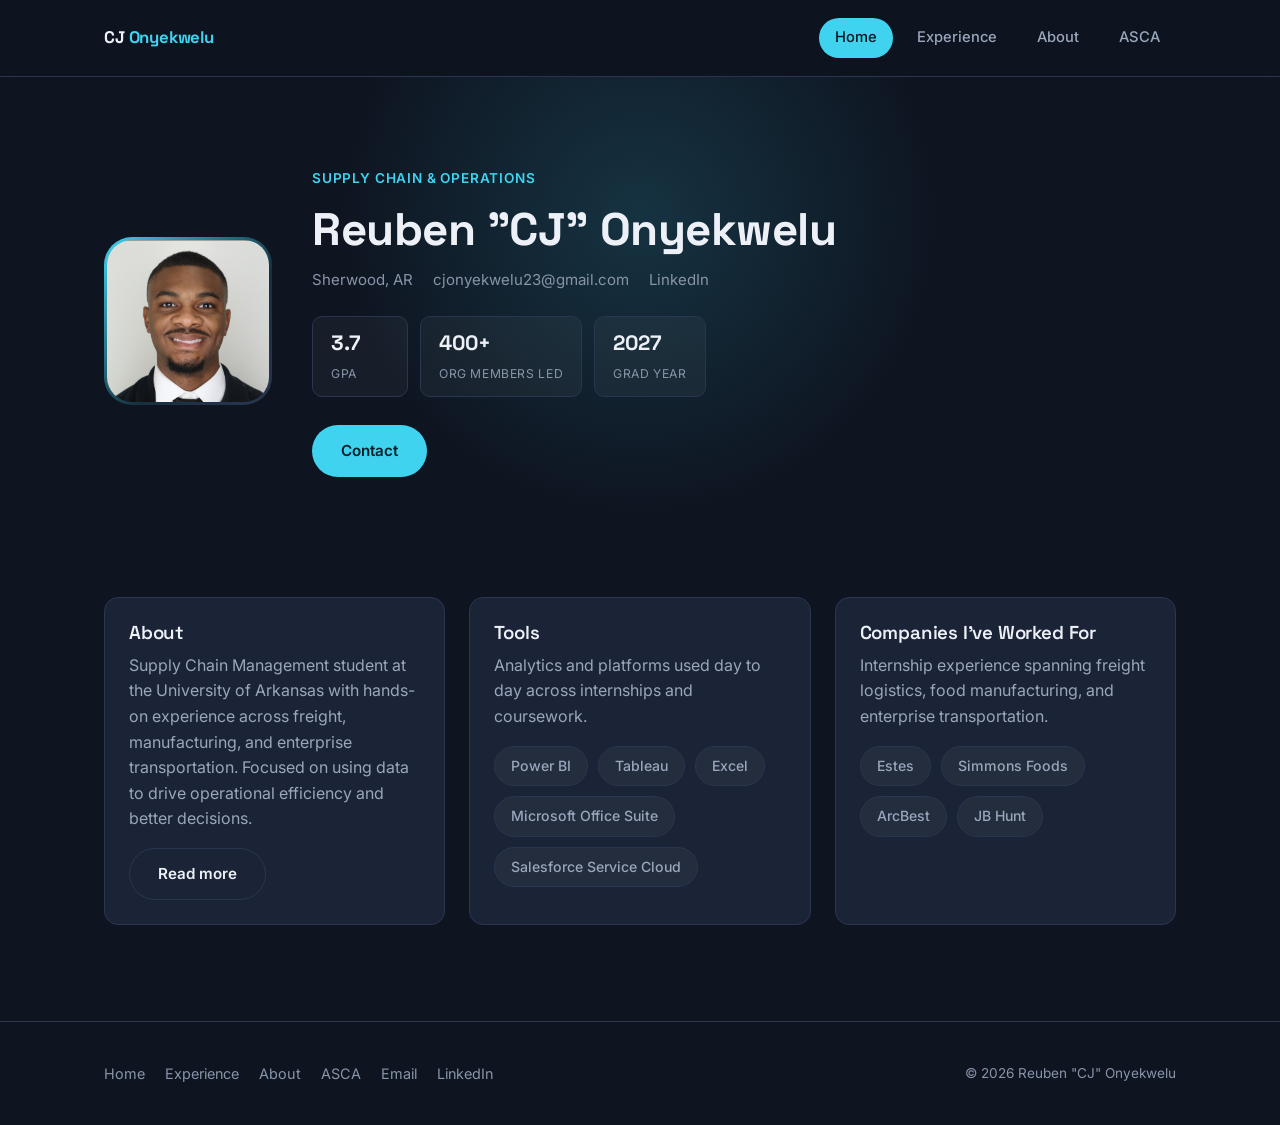
==== index.html @ 1fb99a61 "Build Command Center portfolio site Multi-page static site (Home, Experience, About, ASCA) built to " ====
<!DOCTYPE html>
<html lang="en">
<head>
<meta charset="UTF-8">
<meta name="viewport" content="width=device-width, initial-scale=1.0">
<title>Reuben "CJ" Onyekwelu — Supply Chain &amp; Operations</title>
<meta name="description" content="Reuben \"CJ\" Onyekwelu — Supply Chain Management student at the University of Arkansas. Internship experience across freight, manufacturing, and enterprise transportation.">
<link rel="preconnect" href="https://fonts.googleapis.com">
<link rel="preconnect" href="https://fonts.gstatic.com" crossorigin>
<link href="https://fonts.googleapis.com/css2?family=Space+Grotesk:wght@500;600;700&family=Inter:wght@400;500;600&display=swap" rel="stylesheet">
<link rel="icon" type="image/svg+xml" href="favicon.svg">
<link rel="stylesheet" href="assets/css/style.css">
</head>
<body>

<header class="site-header">
  <nav class="nav">
    <a href="index.html" class="nav-brand">CJ <span>Onyekwelu</span></a>
    <button class="nav-toggle" aria-label="Toggle navigation">
      <svg viewBox="0 0 24 24" fill="none" stroke="currentColor" stroke-width="2"><line x1="3" y1="6" x2="21" y2="6"/><line x1="3" y1="12" x2="21" y2="12"/><line x1="3" y1="18" x2="21" y2="18"/></svg>
    </button>
    <ul class="nav-links">
      <li><a href="index.html" class="active">Home</a></li>
      <li><a href="experience.html">Experience</a></li>
      <li><a href="about.html">About</a></li>
      <li><a href="asca.html">ASCA</a></li>
    </ul>
  </nav>
</header>

<main>

  <section class="hero">
    <div class="hero-glow" aria-hidden="true"></div>
    <div class="container hero-inner">
      <div class="hero-avatar">
        <img src="assets/img/headshot.jpg" alt="Portrait of Reuben &quot;CJ&quot; Onyekwelu">
      </div>
      <div>
        <span class="role-tag">Supply Chain &amp; Operations</span>
        <h1>Reuben "CJ" Onyekwelu</h1>
        <div class="hero-meta">
          <span class="hero-meta-item">Sherwood, AR</span>
          <a class="hero-meta-item" href="mailto:cjonyekwelu23@gmail.com">cjonyekwelu23@gmail.com</a>
          <a class="hero-meta-item" href="https://www.linkedin.com/in/cj-onyekwelu/" target="_blank" rel="noopener">LinkedIn</a>
        </div>
        <div class="stat-row">
          <div class="stat-badge"><span class="value">3.7</span><span class="label">GPA</span></div>
          <div class="stat-badge"><span class="value">400+</span><span class="label">Org Members Led</span></div>
          <div class="stat-badge"><span class="value">2027</span><span class="label">Grad Year</span></div>
        </div>
        <a href="about.html#contact" class="btn btn-primary">Contact</a>
      </div>
    </div>
  </section>

  <section>
    <div class="container grid-3">
      <div class="card card-sm">
        <h3>About</h3>
        <p>Supply Chain Management student at the University of Arkansas with hands-on experience across freight, manufacturing, and enterprise transportation. Focused on using data to drive operational efficiency and better decisions.</p>
        <a href="about.html" class="btn btn-ghost">Read more</a>
      </div>
      <div class="card card-sm">
        <h3>Tools</h3>
        <p>Analytics and platforms used day to day across internships and coursework.</p>
        <div class="chip-row">
          <span class="chip">Power BI</span>
          <span class="chip">Tableau</span>
          <span class="chip">Excel</span>
          <span class="chip">Microsoft Office Suite</span>
          <span class="chip">Salesforce Service Cloud</span>
        </div>
      </div>
      <div class="card card-sm">
        <h3>Companies I've Worked For</h3>
        <p>Internship experience spanning freight logistics, food manufacturing, and enterprise transportation.</p>
        <div class="chip-row">
          <span class="chip">Estes</span>
          <span class="chip">Simmons Foods</span>
          <span class="chip">ArcBest</span>
          <span class="chip">JB Hunt</span>
        </div>
      </div>
    </div>
  </section>

</main>

<footer class="site-footer">
  <div class="container footer-inner">
    <div class="footer-links">
      <a href="index.html">Home</a>
      <a href="experience.html">Experience</a>
      <a href="about.html">About</a>
      <a href="asca.html">ASCA</a>
      <a href="mailto:cjonyekwelu23@gmail.com">Email</a>
      <a href="https://www.linkedin.com/in/cj-onyekwelu/" target="_blank" rel="noopener">LinkedIn</a>
    </div>
    <div class="footer-copy">&copy; 2026 Reuben "CJ" Onyekwelu</div>
  </div>
</footer>

<script src="assets/js/main.js"></script>
</body>
</html>
---- assets/css/style.css ----
/* ============================================================
   Command Center — design system
   Reuben "CJ" Onyekwelu — Supply Chain & Operations Portfolio
   ============================================================ */

:root {
  --bg: #0E1420;
  --panel: #1B2436;
  --border: #2A3550;
  --text: #EDF1F7;
  --text-secondary: #9AA6BC;
  --text-muted: #8894A8;
  --accent: #3FD3F0;
  --accent-hover: #5FDCF5;
  --chip-bg: rgba(255, 255, 255, 0.04);

  --radius-lg: 22px;
  --radius-md: 14px;
  --radius-sm: 10px;

  --font-display: "Space Grotesk", "Inter", system-ui, sans-serif;
  --font-body: "Inter", system-ui, -apple-system, sans-serif;

  --max-width: 1120px;
  color-scheme: dark;
}

* {
  box-sizing: border-box;
}

html {
  scroll-behavior: smooth;
}

body {
  margin: 0;
  background: var(--bg);
  color: var(--text);
  font-family: var(--font-body);
  font-size: 16px;
  line-height: 1.6;
  -webkit-font-smoothing: antialiased;
}

img {
  max-width: 100%;
  display: block;
}

a {
  color: inherit;
  text-decoration: none;
}

h1, h2, h3, h4 {
  font-family: var(--font-display);
  font-weight: 600;
  line-height: 1.15;
  margin: 0 0 0.5em;
  letter-spacing: -0.01em;
}

h1 { font-weight: 700; }

p {
  margin: 0 0 1em;
  color: var(--text-secondary);
}

.container {
  width: 100%;
  max-width: var(--max-width);
  margin: 0 auto;
  padding: 0 24px;
}

/* ---------- Navigation ---------- */

.site-header {
  position: sticky;
  top: 0;
  z-index: 100;
  background: rgba(14, 20, 32, 0.85);
  backdrop-filter: blur(10px);
  border-bottom: 1px solid var(--border);
}

.nav {
  display: flex;
  align-items: center;
  justify-content: space-between;
  padding: 18px 24px;
  max-width: var(--max-width);
  margin: 0 auto;
}

.nav-brand {
  font-family: var(--font-display);
  font-weight: 700;
  font-size: 1.05rem;
  color: var(--text);
  letter-spacing: -0.01em;
}

.nav-brand span {
  color: var(--accent);
}

.nav-links {
  display: flex;
  gap: 8px;
  align-items: center;
  list-style: none;
  margin: 0;
  padding: 0;
}

.nav-links a {
  display: inline-block;
  padding: 8px 16px;
  border-radius: 999px;
  font-size: 0.92rem;
  font-weight: 500;
  color: var(--text-secondary);
  transition: color 0.15s ease, background 0.15s ease;
}

.nav-links a:hover {
  color: var(--text);
  background: var(--chip-bg);
}

.nav-links a.active {
  color: var(--bg);
  background: var(--accent);
}

.nav-toggle {
  display: none;
  background: none;
  border: 1px solid var(--border);
  border-radius: 8px;
  color: var(--text);
  width: 40px;
  height: 40px;
  align-items: center;
  justify-content: center;
  cursor: pointer;
}

.nav-toggle svg {
  width: 20px;
  height: 20px;
}

/* ---------- Buttons / chips ---------- */

.btn {
  display: inline-flex;
  align-items: center;
  gap: 8px;
  padding: 13px 28px;
  border-radius: 999px;
  font-weight: 600;
  font-size: 0.95rem;
  font-family: var(--font-body);
  cursor: pointer;
  border: 1px solid transparent;
  transition: transform 0.15s ease, box-shadow 0.15s ease, background 0.15s ease;
}

.btn-primary {
  background: var(--accent);
  color: #062028;
  box-shadow: 0 0 0 rgba(63, 211, 240, 0);
}

.btn-primary:hover {
  background: var(--accent-hover);
  box-shadow: 0 0 24px rgba(63, 211, 240, 0.35);
  transform: translateY(-1px);
}

.btn-ghost {
  background: transparent;
  border-color: var(--border);
  color: var(--text);
}

.btn-ghost:hover {
  border-color: var(--accent);
  color: var(--accent);
}

.chip {
  display: inline-flex;
  align-items: center;
  gap: 6px;
  padding: 8px 16px;
  border-radius: 999px;
  background: var(--chip-bg);
  border: 1px solid var(--border);
  color: var(--text-secondary);
  font-size: 0.88rem;
  font-weight: 500;
}

.chip-row {
  display: flex;
  flex-wrap: wrap;
  gap: 10px;
}

/* ---------- Cards / panels ---------- */

.card {
  background: var(--panel);
  border: 1px solid var(--border);
  border-radius: var(--radius-lg);
  padding: 32px;
}

.card-sm {
  border-radius: var(--radius-md);
  padding: 24px;
}

/* ---------- Hero ---------- */

.hero {
  position: relative;
  padding: 88px 0 64px;
  overflow: hidden;
}

.hero-glow {
  position: absolute;
  top: -180px;
  left: 50%;
  transform: translateX(-50%);
  width: 640px;
  height: 640px;
  background: radial-gradient(circle, rgba(63, 211, 240, 0.16) 0%, rgba(63, 211, 240, 0) 68%);
  pointer-events: none;
  z-index: 0;
}

.hero-inner {
  position: relative;
  z-index: 1;
  display: grid;
  grid-template-columns: auto 1fr;
  gap: 40px;
  align-items: center;
}

.hero-avatar {
  width: 168px;
  height: 168px;
  border-radius: 28px;
  padding: 3px;
  background: linear-gradient(135deg, var(--accent), rgba(63, 211, 240, 0.15) 60%, var(--border));
  flex-shrink: 0;
}

.hero-avatar img {
  width: 100%;
  height: 100%;
  border-radius: 25px;
  object-fit: cover;
  background: var(--panel);
}

.role-tag {
  display: inline-block;
  color: var(--accent);
  font-weight: 600;
  font-size: 0.85rem;
  letter-spacing: 0.06em;
  text-transform: uppercase;
  margin-bottom: 14px;
}

.hero h1 {
  font-size: clamp(2rem, 4vw, 2.85rem);
  margin-bottom: 12px;
}

.hero-meta {
  display: flex;
  flex-wrap: wrap;
  gap: 8px 20px;
  color: var(--text-muted);
  font-size: 0.94rem;
  margin-bottom: 24px;
}

.hero-meta a:hover {
  color: var(--accent);
}

.hero-meta-item {
  display: inline-flex;
  align-items: center;
  gap: 7px;
}

.stat-row {
  display: flex;
  flex-wrap: wrap;
  gap: 12px;
  margin-bottom: 28px;
}

.stat-badge {
  background: var(--chip-bg);
  border: 1px solid var(--border);
  border-radius: var(--radius-sm);
  padding: 10px 18px;
  min-width: 96px;
}

.stat-badge .value {
  font-family: var(--font-display);
  font-weight: 700;
  font-size: 1.3rem;
  color: var(--text);
  display: block;
}

.stat-badge .label {
  font-size: 0.76rem;
  color: var(--text-muted);
  text-transform: uppercase;
  letter-spacing: 0.05em;
}

/* ---------- Section basics ---------- */

section {
  padding: 56px 0;
}

.section-label {
  color: var(--accent);
  font-weight: 600;
  font-size: 0.82rem;
  letter-spacing: 0.08em;
  text-transform: uppercase;
  margin-bottom: 10px;
  display: block;
}

.section-head {
  margin-bottom: 36px;
  max-width: 640px;
}

.grid-3 {
  display: grid;
  grid-template-columns: repeat(3, 1fr);
  gap: 24px;
}

.grid-2 {
  display: grid;
  grid-template-columns: repeat(2, 1fr);
  gap: 24px;
}

/* ---------- Page hero (non-home) ---------- */

.page-hero {
  padding: 64px 0 40px;
  border-bottom: 1px solid var(--border);
}

.page-hero h1 {
  font-size: clamp(1.9rem, 3.4vw, 2.5rem);
}

.page-hero p {
  max-width: 620px;
  font-size: 1.05rem;
}

/* ---------- Timeline (Experience) ---------- */

.timeline {
  position: relative;
  display: flex;
  flex-direction: column;
  gap: 28px;
}

.timeline::before {
  content: "";
  position: absolute;
  left: 9px;
  top: 12px;
  bottom: 12px;
  width: 1px;
  background: var(--border);
}

.timeline-item {
  position: relative;
  padding-left: 40px;
}

.timeline-dot {
  position: absolute;
  left: 0;
  top: 6px;
  width: 20px;
  height: 20px;
  border-radius: 50%;
  background: var(--panel);
  border: 2px solid var(--accent);
  box-shadow: 0 0 0 4px rgba(63, 211, 240, 0.1);
}

.role-header {
  display: flex;
  flex-wrap: wrap;
  justify-content: space-between;
  align-items: baseline;
  gap: 8px 16px;
  margin-bottom: 4px;
}

.role-title {
  font-family: var(--font-display);
  font-weight: 600;
  font-size: 1.15rem;
  color: var(--text);
}

.role-dates {
  color: var(--accent);
  font-size: 0.86rem;
  font-weight: 600;
  white-space: nowrap;
}

.role-company {
  color: var(--text-secondary);
  font-size: 0.95rem;
  margin-bottom: 14px;
  display: block;
}

.role-company .loc {
  color: var(--text-muted);
}

.role-bullets {
  margin: 0;
  padding: 0;
  list-style: none;
  display: flex;
  flex-direction: column;
  gap: 8px;
}

.role-bullets li {
  position: relative;
  padding-left: 18px;
  color: var(--text-secondary);
  font-size: 0.96rem;
}

.role-bullets li::before {
  content: "";
  position: absolute;
  left: 0;
  top: 9px;
  width: 5px;
  height: 5px;
  border-radius: 50%;
  background: var(--accent);
}

/* ---------- Lists / coursework ---------- */

.plain-list {
  margin: 0;
  padding: 0;
  list-style: none;
  display: flex;
  flex-direction: column;
  gap: 10px;
}

.plain-list li {
  position: relative;
  padding-left: 18px;
  color: var(--text-secondary);
}

.plain-list li::before {
  content: "";
  position: absolute;
  left: 0;
  top: 9px;
  width: 5px;
  height: 5px;
  border-radius: 50%;
  background: var(--accent);
}

/* ---------- Contact block ---------- */

.contact-grid {
  display: grid;
  grid-template-columns: repeat(3, 1fr);
  gap: 16px;
}

.contact-item {
  display: flex;
  flex-direction: column;
  gap: 4px;
}

.contact-item .label {
  font-size: 0.78rem;
  color: var(--text-muted);
  text-transform: uppercase;
  letter-spacing: 0.06em;
}

.contact-item a,
.contact-item span.value {
  font-weight: 600;
  color: var(--text);
}

.contact-item a:hover {
  color: var(--accent);
}

/* ---------- ASCA page ---------- */

.impact-grid {
  display: grid;
  grid-template-columns: repeat(3, 1fr);
  gap: 20px;
  margin-bottom: 8px;
}

.impact-card .value {
  font-family: var(--font-display);
  font-size: 2rem;
  font-weight: 700;
  color: var(--accent);
  display: block;
  margin-bottom: 6px;
}

.impact-card .label {
  color: var(--text-secondary);
  font-size: 0.92rem;
}

.event-table {
  width: 100%;
  border-collapse: collapse;
}

.event-table th,
.event-table td {
  text-align: left;
  padding: 14px 16px;
  border-bottom: 1px solid var(--border);
  font-size: 0.94rem;
}

.event-table th {
  color: var(--text-muted);
  font-weight: 600;
  text-transform: uppercase;
  font-size: 0.75rem;
  letter-spacing: 0.06em;
}

.event-table td {
  color: var(--text-secondary);
}

.event-table tr:last-child td {
  border-bottom: none;
}

.badge-highlight {
  display: inline-block;
  background: rgba(63, 211, 240, 0.12);
  border: 1px solid rgba(63, 211, 240, 0.4);
  color: var(--accent);
  border-radius: 999px;
  padding: 3px 12px;
  font-size: 0.78rem;
  font-weight: 600;
}

.media-grid {
  display: grid;
  grid-template-columns: repeat(3, 1fr);
  gap: 18px;
}

.media-item {
  aspect-ratio: 4 / 5;
  border-radius: var(--radius-md);
  overflow: hidden;
  border: 1px solid var(--border);
  background: var(--panel);
}

.media-item img {
  width: 100%;
  height: 100%;
  object-fit: cover;
  object-position: top center;
}

.media-placeholder {
  width: 100%;
  height: 100%;
  display: flex;
  flex-direction: column;
  align-items: center;
  justify-content: center;
  gap: 10px;
  color: var(--text-muted);
  font-size: 0.82rem;
  background:
    repeating-linear-gradient(
      45deg,
      rgba(255, 255, 255, 0.02),
      rgba(255, 255, 255, 0.02) 10px,
      transparent 10px,
      transparent 20px
    );
}

.media-placeholder svg {
  width: 32px;
  height: 32px;
  opacity: 0.5;
}

/* ---------- Footer ---------- */

.site-footer {
  border-top: 1px solid var(--border);
  padding: 40px 0;
  margin-top: 40px;
}

.footer-inner {
  display: flex;
  flex-wrap: wrap;
  justify-content: space-between;
  align-items: center;
  gap: 16px;
}

.footer-links {
  display: flex;
  gap: 20px;
  flex-wrap: wrap;
}

.footer-links a {
  color: var(--text-muted);
  font-size: 0.9rem;
}

.footer-links a:hover {
  color: var(--accent);
}

.footer-copy {
  color: var(--text-muted);
  font-size: 0.85rem;
}

/* ---------- Responsive ---------- */

@media (max-width: 860px) {
  .grid-3 { grid-template-columns: 1fr; }
  .grid-2 { grid-template-columns: 1fr; }
  .impact-grid { grid-template-columns: 1fr; }
  .contact-grid { grid-template-columns: 1fr; }
  .media-grid { grid-template-columns: repeat(2, 1fr); }
}

@media (max-width: 720px) {
  .nav-links {
    position: absolute;
    top: 100%;
    left: 0;
    right: 0;
    background: var(--bg);
    border-bottom: 1px solid var(--border);
    flex-direction: column;
    align-items: stretch;
    padding: 12px 24px 20px;
    gap: 4px;
    display: none;
  }

  .nav-links.open {
    display: flex;
  }

  .nav-links a {
    padding: 12px 16px;
  }

  .nav-toggle {
    display: inline-flex;
  }

  .hero-inner {
    grid-template-columns: 1fr;
    text-align: center;
  }

  .hero-avatar {
    margin: 0 auto;
  }

  .hero-meta {
    justify-content: center;
  }

  .stat-row {
    justify-content: center;
  }

  .role-header {
    flex-direction: column;
  }
}

@media (max-width: 520px) {
  .media-grid { grid-template-columns: repeat(2, 1fr); }
  .stat-badge { flex: 1 1 auto; }
}
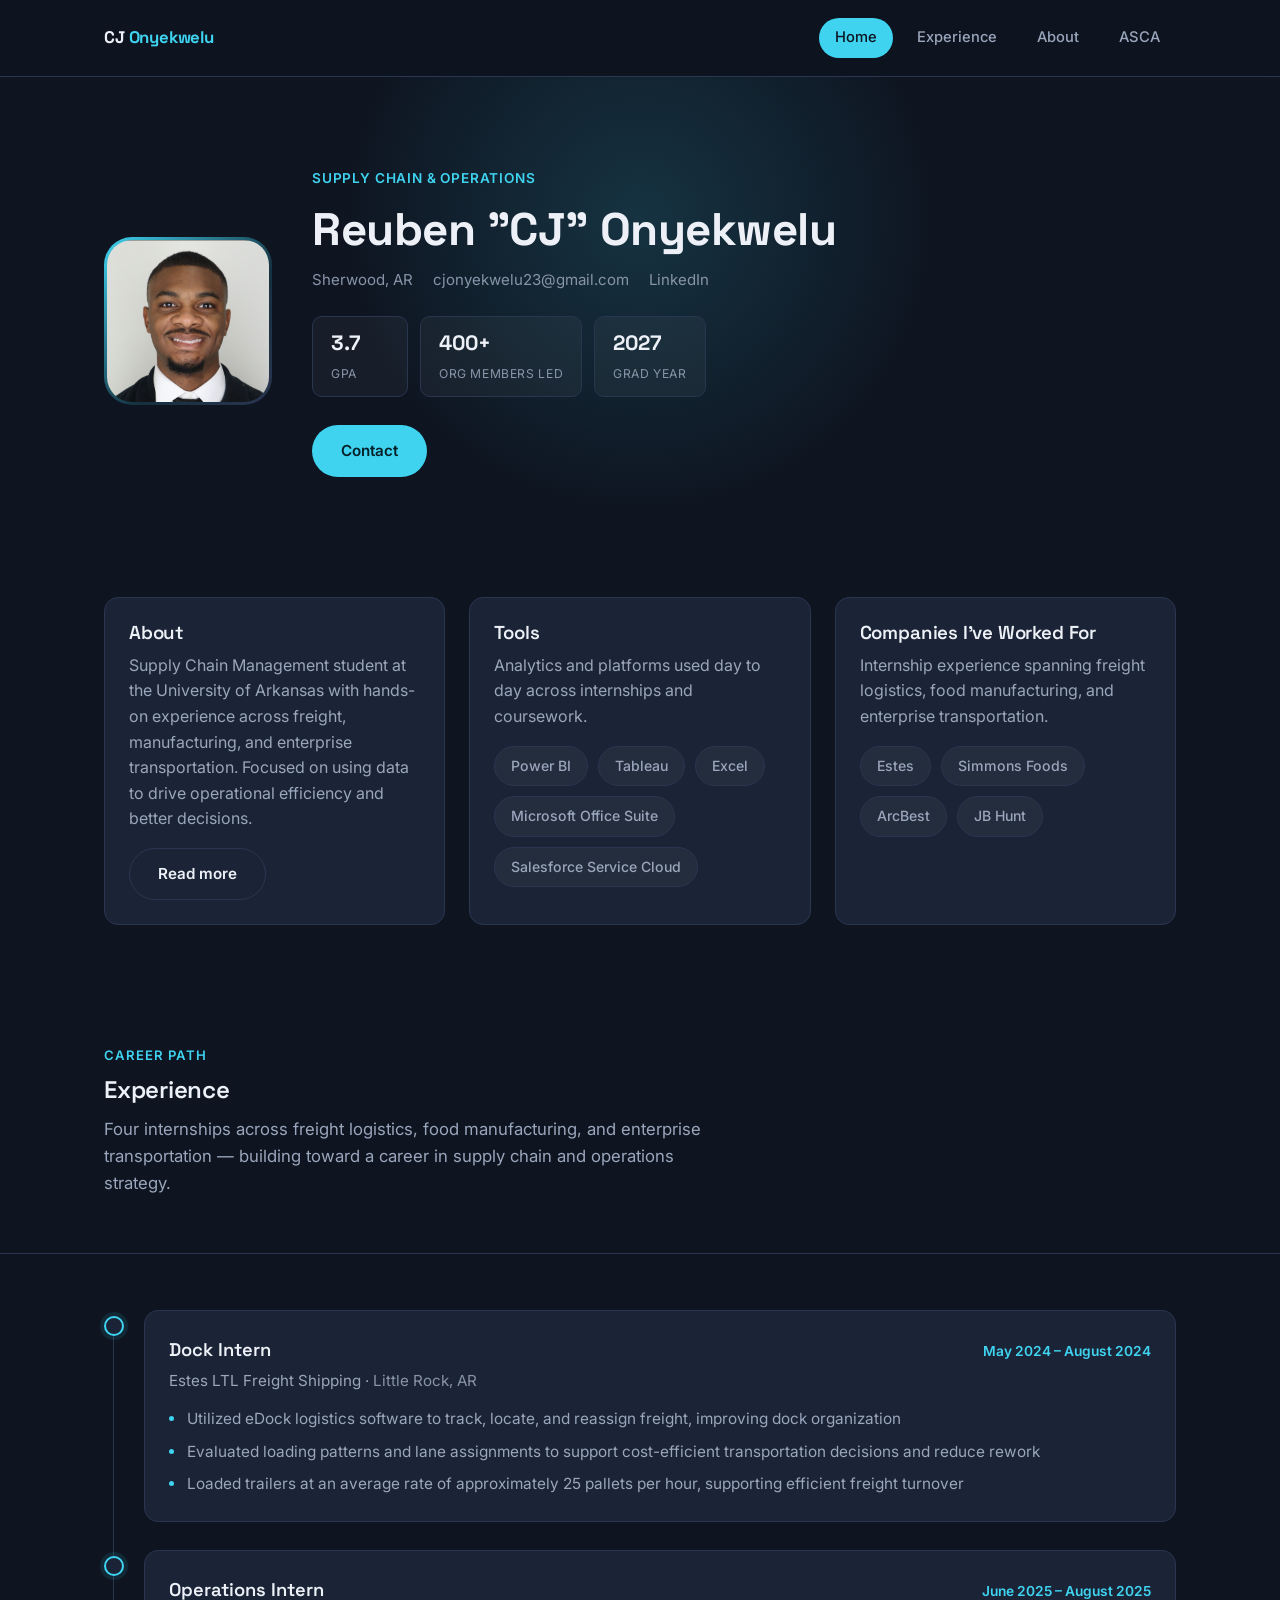
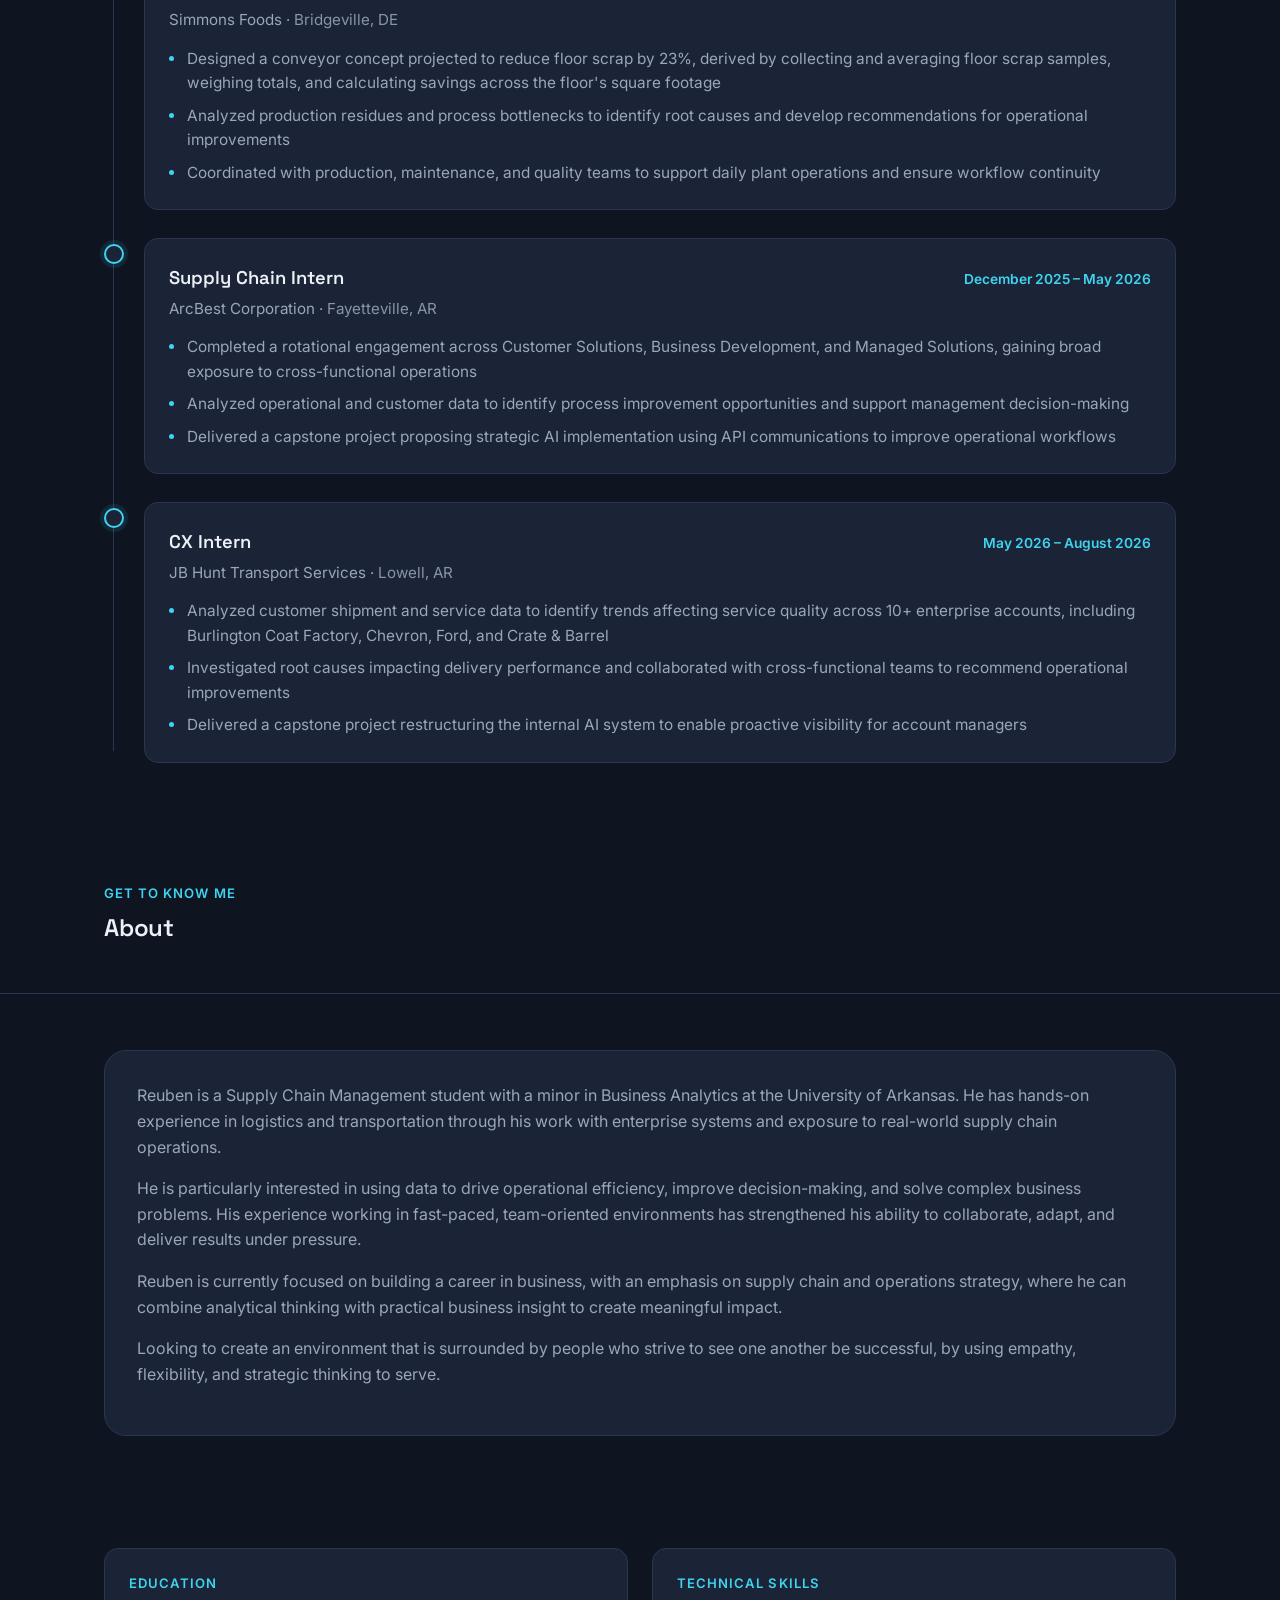
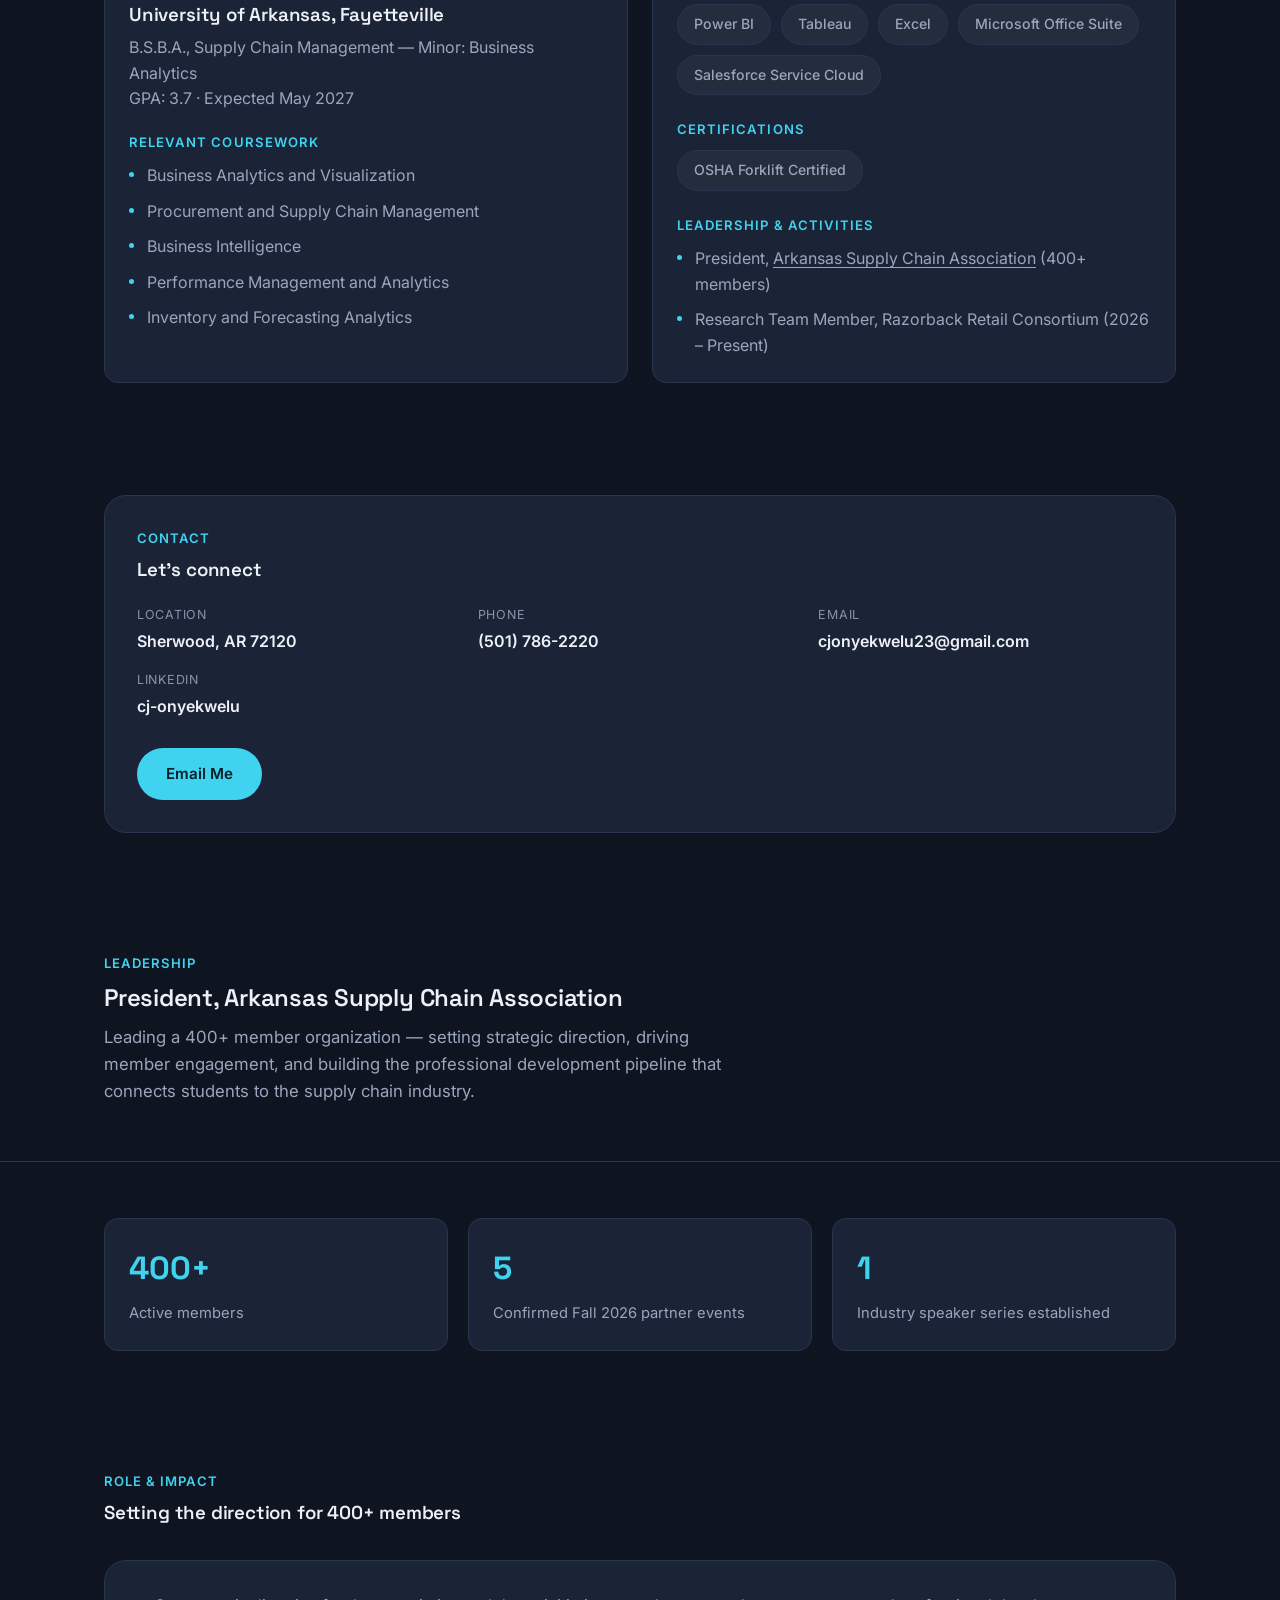
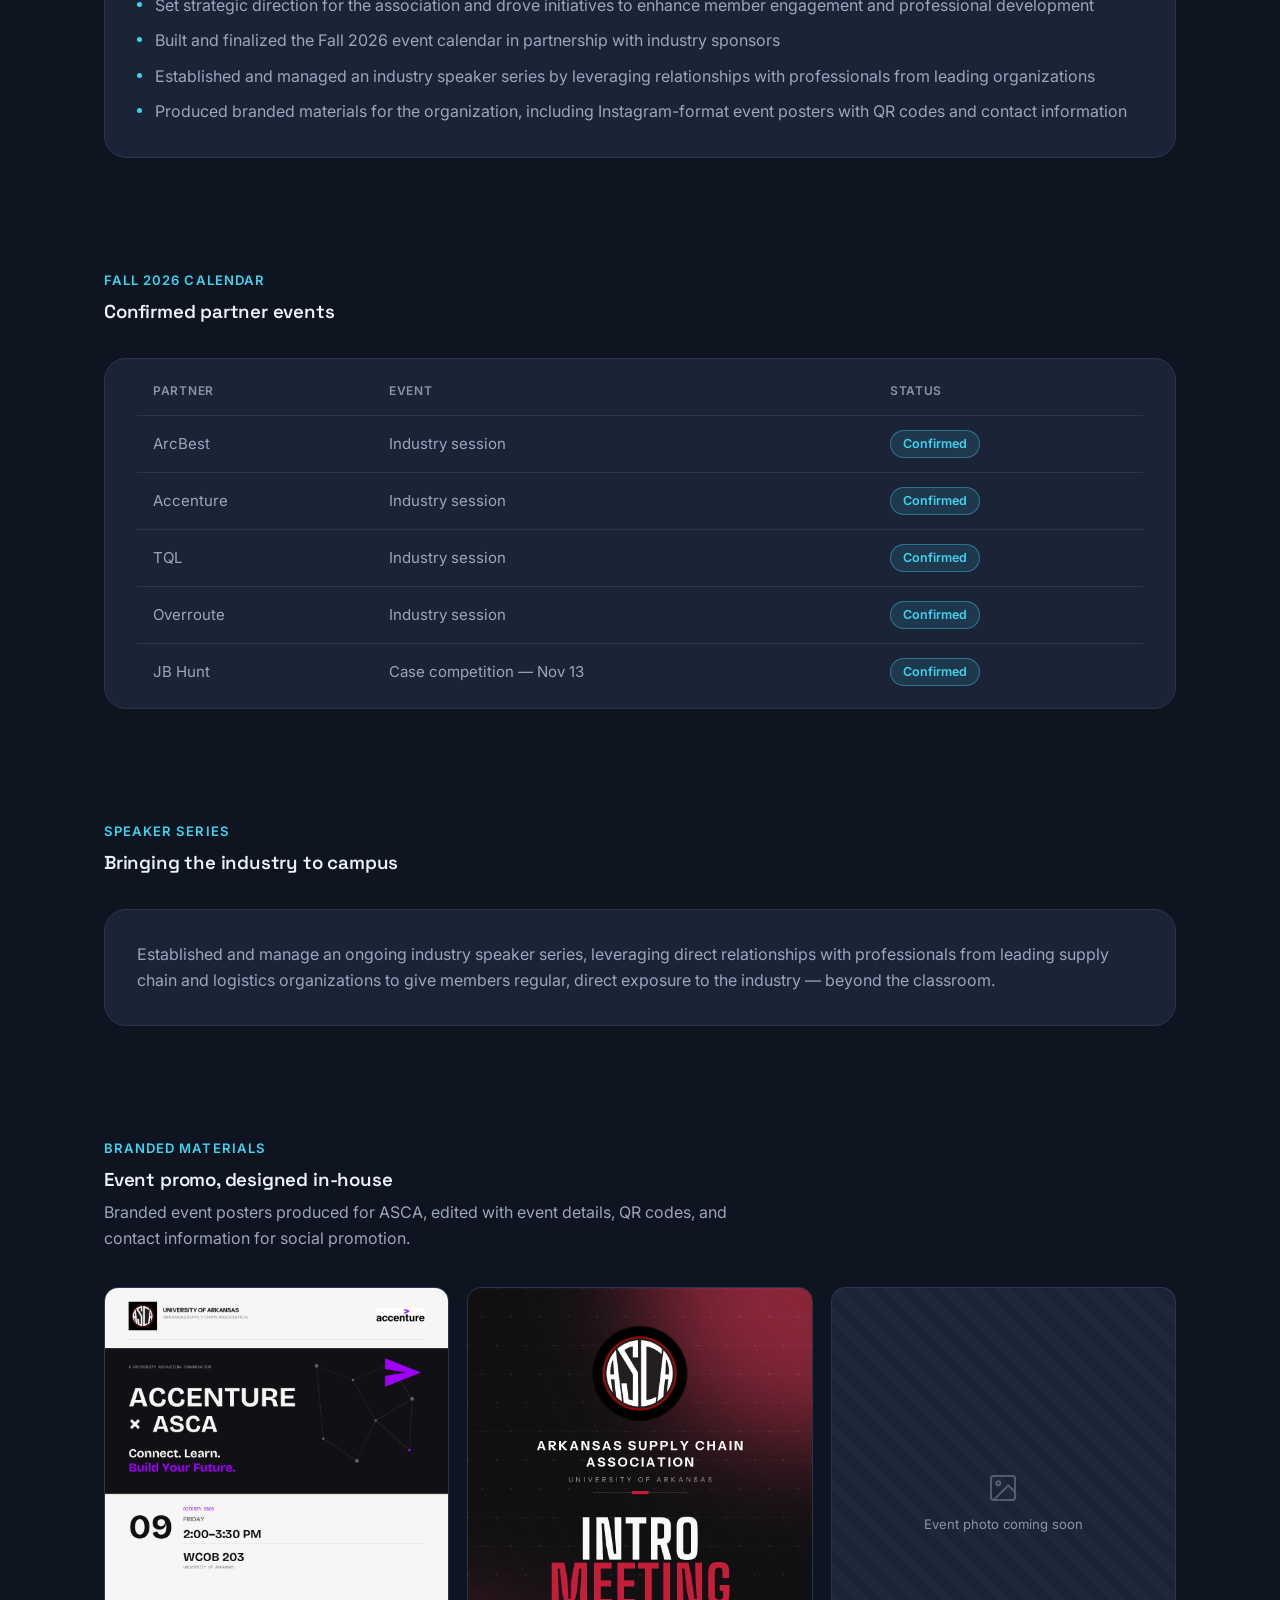
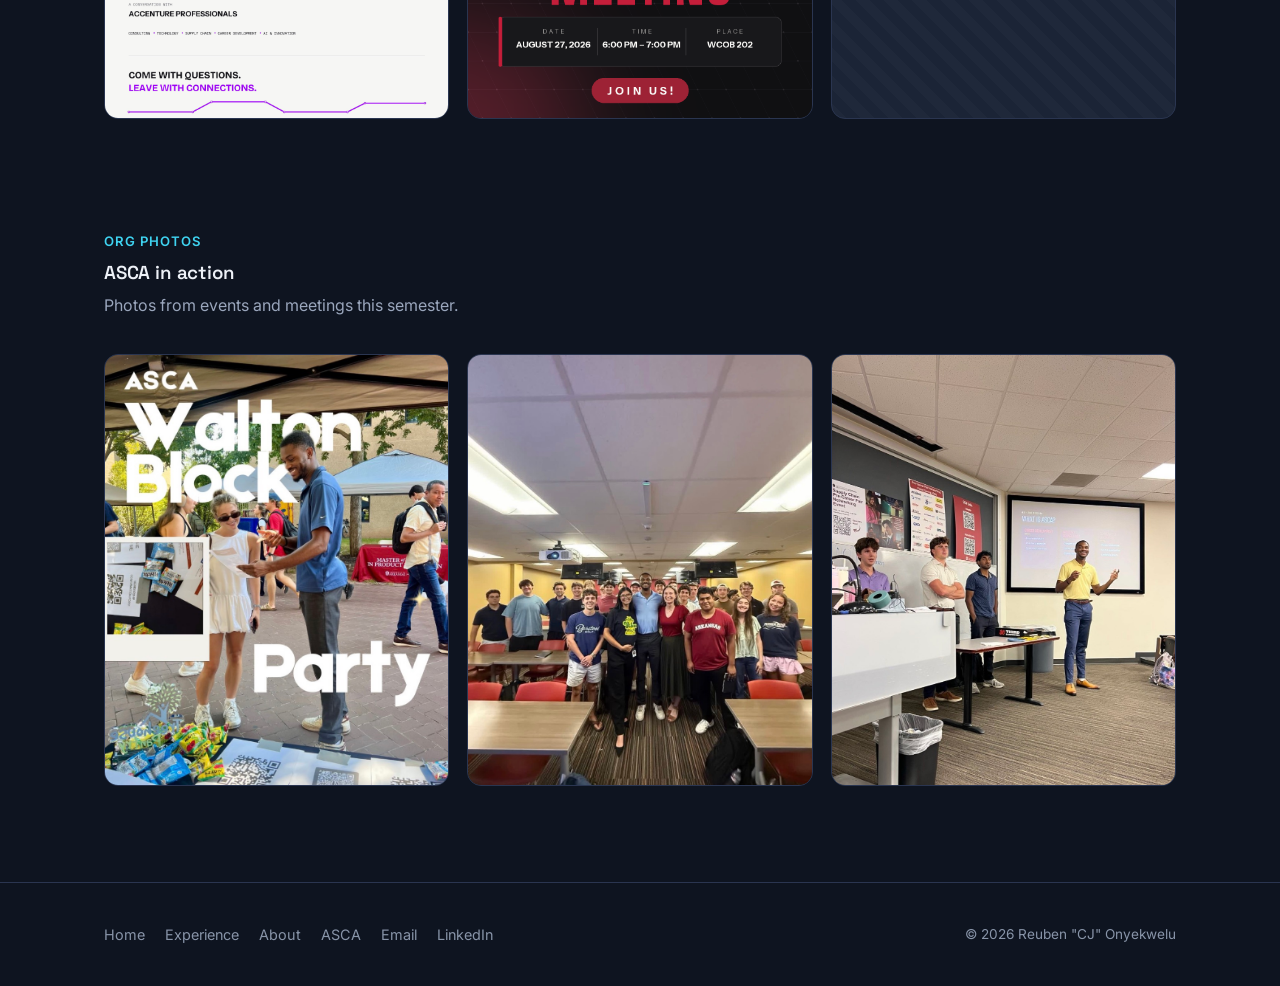
==== commit 0ed81c75: "Convert to a single-page scrolling portfolio Merge Home, Experience, About, and ASCA into one long-s" ====
--- a/index.html
+++ b/index.html
@@ -15,22 +15,23 @@
 
 <header class="site-header">
   <nav class="nav">
-    <a href="index.html" class="nav-brand">CJ <span>Onyekwelu</span></a>
+    <a href="#home" class="nav-brand">CJ <span>Onyekwelu</span></a>
     <button class="nav-toggle" aria-label="Toggle navigation">
       <svg viewBox="0 0 24 24" fill="none" stroke="currentColor" stroke-width="2"><line x1="3" y1="6" x2="21" y2="6"/><line x1="3" y1="12" x2="21" y2="12"/><line x1="3" y1="18" x2="21" y2="18"/></svg>
     </button>
     <ul class="nav-links">
-      <li><a href="index.html" class="active">Home</a></li>
-      <li><a href="experience.html">Experience</a></li>
-      <li><a href="about.html">About</a></li>
-      <li><a href="asca.html">ASCA</a></li>
+      <li><a href="#home">Home</a></li>
+      <li><a href="#experience">Experience</a></li>
+      <li><a href="#about">About</a></li>
+      <li><a href="#asca">ASCA</a></li>
     </ul>
   </nav>
 </header>
 
 <main>
 
-  <section class="hero">
+  <!-- ===================== HOME ===================== -->
+  <section class="hero" id="home">
     <div class="hero-glow" aria-hidden="true"></div>
     <div class="container hero-inner">
       <div class="hero-avatar">
@@ -49,7 +50,7 @@
           <div class="stat-badge"><span class="value">400+</span><span class="label">Org Members Led</span></div>
           <div class="stat-badge"><span class="value">2027</span><span class="label">Grad Year</span></div>
         </div>
-        <a href="about.html#contact" class="btn btn-primary">Contact</a>
+        <a href="#contact" class="btn btn-primary">Contact</a>
       </div>
     </div>
   </section>
@@ -59,7 +60,7 @@
       <div class="card card-sm">
         <h3>About</h3>
         <p>Supply Chain Management student at the University of Arkansas with hands-on experience across freight, manufacturing, and enterprise transportation. Focused on using data to drive operational efficiency and better decisions.</p>
-        <a href="about.html" class="btn btn-ghost">Read more</a>
+        <a href="#about" class="btn btn-ghost">Read more</a>
       </div>
       <div class="card card-sm">
         <h3>Tools</h3>
@@ -85,15 +86,342 @@
     </div>
   </section>
 
+  <!-- ===================== EXPERIENCE ===================== -->
+  <div id="experience">
+
+    <section class="page-hero">
+      <div class="container">
+        <span class="section-label">Career Path</span>
+        <h2>Experience</h2>
+        <p>Four internships across freight logistics, food manufacturing, and enterprise transportation — building toward a career in supply chain and operations strategy.</p>
+      </div>
+    </section>
+
+    <section>
+      <div class="container">
+        <div class="timeline">
+
+          <div class="timeline-item">
+            <span class="timeline-dot" aria-hidden="true"></span>
+            <div class="card card-sm">
+              <div class="role-header">
+                <span class="role-title">Dock Intern</span>
+                <span class="role-dates">May 2024 – August 2024</span>
+              </div>
+              <span class="role-company">Estes LTL Freight Shipping &middot; <span class="loc">Little Rock, AR</span></span>
+              <ul class="role-bullets">
+                <li>Utilized eDock logistics software to track, locate, and reassign freight, improving dock organization</li>
+                <li>Evaluated loading patterns and lane assignments to support cost-efficient transportation decisions and reduce rework</li>
+                <li>Loaded trailers at an average rate of approximately 25 pallets per hour, supporting efficient freight turnover</li>
+              </ul>
+            </div>
+          </div>
+
+          <div class="timeline-item">
+            <span class="timeline-dot" aria-hidden="true"></span>
+            <div class="card card-sm">
+              <div class="role-header">
+                <span class="role-title">Operations Intern</span>
+                <span class="role-dates">June 2025 – August 2025</span>
+              </div>
+              <span class="role-company">Simmons Foods &middot; <span class="loc">Bridgeville, DE</span></span>
+              <ul class="role-bullets">
+                <li>Designed a conveyor concept projected to reduce floor scrap by 23%, derived by collecting and averaging floor scrap samples, weighing totals, and calculating savings across the floor's square footage</li>
+                <li>Analyzed production residues and process bottlenecks to identify root causes and develop recommendations for operational improvements</li>
+                <li>Coordinated with production, maintenance, and quality teams to support daily plant operations and ensure workflow continuity</li>
+              </ul>
+            </div>
+          </div>
+
+          <div class="timeline-item">
+            <span class="timeline-dot" aria-hidden="true"></span>
+            <div class="card card-sm">
+              <div class="role-header">
+                <span class="role-title">Supply Chain Intern</span>
+                <span class="role-dates">December 2025 – May 2026</span>
+              </div>
+              <span class="role-company">ArcBest Corporation &middot; <span class="loc">Fayetteville, AR</span></span>
+              <ul class="role-bullets">
+                <li>Completed a rotational engagement across Customer Solutions, Business Development, and Managed Solutions, gaining broad exposure to cross-functional operations</li>
+                <li>Analyzed operational and customer data to identify process improvement opportunities and support management decision-making</li>
+                <li>Delivered a capstone project proposing strategic AI implementation using API communications to improve operational workflows</li>
+              </ul>
+            </div>
+          </div>
+
+          <div class="timeline-item">
+            <span class="timeline-dot" aria-hidden="true"></span>
+            <div class="card card-sm">
+              <div class="role-header">
+                <span class="role-title">CX Intern</span>
+                <span class="role-dates">May 2026 – August 2026</span>
+              </div>
+              <span class="role-company">JB Hunt Transport Services &middot; <span class="loc">Lowell, AR</span></span>
+              <ul class="role-bullets">
+                <li>Analyzed customer shipment and service data to identify trends affecting service quality across 10+ enterprise accounts, including Burlington Coat Factory, Chevron, Ford, and Crate &amp; Barrel</li>
+                <li>Investigated root causes impacting delivery performance and collaborated with cross-functional teams to recommend operational improvements</li>
+                <li>Delivered a capstone project restructuring the internal AI system to enable proactive visibility for account managers</li>
+              </ul>
+            </div>
+          </div>
+
+        </div>
+      </div>
+    </section>
+
+  </div>
+
+  <!-- ===================== ABOUT ===================== -->
+  <div id="about">
+
+    <section class="page-hero">
+      <div class="container">
+        <span class="section-label">Get to Know Me</span>
+        <h2>About</h2>
+      </div>
+    </section>
+
+    <section>
+      <div class="container">
+        <div class="card">
+          <p>Reuben is a Supply Chain Management student with a minor in Business Analytics at the University of Arkansas. He has hands-on experience in logistics and transportation through his work with enterprise systems and exposure to real-world supply chain operations.</p>
+          <p>He is particularly interested in using data to drive operational efficiency, improve decision-making, and solve complex business problems. His experience working in fast-paced, team-oriented environments has strengthened his ability to collaborate, adapt, and deliver results under pressure.</p>
+          <p>Reuben is currently focused on building a career in business, with an emphasis on supply chain and operations strategy, where he can combine analytical thinking with practical business insight to create meaningful impact.</p>
+          <p>Looking to create an environment that is surrounded by people who strive to see one another be successful, by using empathy, flexibility, and strategic thinking to serve.</p>
+        </div>
+      </div>
+    </section>
+
+    <section>
+      <div class="container grid-2">
+        <div class="card card-sm">
+          <span class="section-label">Education</span>
+          <h3>University of Arkansas, Fayetteville</h3>
+          <p>B.S.B.A., Supply Chain Management — Minor: Business Analytics<br>GPA: 3.7 &middot; Expected May 2027</p>
+          <span class="section-label" style="margin-top: 20px;">Relevant Coursework</span>
+          <ul class="plain-list">
+            <li>Business Analytics and Visualization</li>
+            <li>Procurement and Supply Chain Management</li>
+            <li>Business Intelligence</li>
+            <li>Performance Management and Analytics</li>
+            <li>Inventory and Forecasting Analytics</li>
+          </ul>
+        </div>
+
+        <div class="card card-sm">
+          <span class="section-label">Technical Skills</span>
+          <div class="chip-row" style="margin-bottom: 24px;">
+            <span class="chip">Power BI</span>
+            <span class="chip">Tableau</span>
+            <span class="chip">Excel</span>
+            <span class="chip">Microsoft Office Suite</span>
+            <span class="chip">Salesforce Service Cloud</span>
+          </div>
+          <span class="section-label">Certifications</span>
+          <div class="chip-row" style="margin-bottom: 24px;">
+            <span class="chip">OSHA Forklift Certified</span>
+          </div>
+          <span class="section-label">Leadership &amp; Activities</span>
+          <ul class="plain-list">
+            <li>President, <a href="#asca" style="text-decoration: underline; text-underline-offset: 3px;">Arkansas Supply Chain Association</a> (400+ members)</li>
+            <li>Research Team Member, Razorback Retail Consortium (2026 – Present)</li>
+          </ul>
+        </div>
+      </div>
+    </section>
+
+    <section id="contact">
+      <div class="container">
+        <div class="card">
+          <span class="section-label">Contact</span>
+          <h3 style="margin-bottom: 24px;">Let's connect</h3>
+          <div class="contact-grid">
+            <div class="contact-item">
+              <span class="label">Location</span>
+              <span class="value">Sherwood, AR 72120</span>
+            </div>
+            <div class="contact-item">
+              <span class="label">Phone</span>
+              <a href="tel:+15017862220">(501) 786-2220</a>
+            </div>
+            <div class="contact-item">
+              <span class="label">Email</span>
+              <a href="mailto:cjonyekwelu23@gmail.com">cjonyekwelu23@gmail.com</a>
+            </div>
+            <div class="contact-item">
+              <span class="label">LinkedIn</span>
+              <a href="https://www.linkedin.com/in/cj-onyekwelu/" target="_blank" rel="noopener">cj-onyekwelu</a>
+            </div>
+          </div>
+          <a href="mailto:cjonyekwelu23@gmail.com" class="btn btn-primary" style="margin-top: 28px;">Email Me</a>
+        </div>
+      </div>
+    </section>
+
+  </div>
+
+  <!-- ===================== ASCA ===================== -->
+  <div id="asca">
+
+    <section class="page-hero">
+      <div class="container">
+        <span class="section-label">Leadership</span>
+        <h2>President, Arkansas Supply Chain Association</h2>
+        <p>Leading a 400+ member organization — setting strategic direction, driving member engagement, and building the professional development pipeline that connects students to the supply chain industry.</p>
+      </div>
+    </section>
+
+    <section>
+      <div class="container">
+        <div class="impact-grid">
+          <div class="card card-sm impact-card">
+            <span class="value">400+</span>
+            <span class="label">Active members</span>
+          </div>
+          <div class="card card-sm impact-card">
+            <span class="value">5</span>
+            <span class="label">Confirmed Fall 2026 partner events</span>
+          </div>
+          <div class="card card-sm impact-card">
+            <span class="value">1</span>
+            <span class="label">Industry speaker series established</span>
+          </div>
+        </div>
+      </div>
+    </section>
+
+    <section>
+      <div class="container">
+        <div class="section-head">
+          <span class="section-label">Role &amp; Impact</span>
+          <h3>Setting the direction for 400+ members</h3>
+        </div>
+        <div class="card">
+          <ul class="plain-list">
+            <li>Set strategic direction for the association and drove initiatives to enhance member engagement and professional development</li>
+            <li>Built and finalized the Fall 2026 event calendar in partnership with industry sponsors</li>
+            <li>Established and managed an industry speaker series by leveraging relationships with professionals from leading organizations</li>
+            <li>Produced branded materials for the organization, including Instagram-format event posters with QR codes and contact information</li>
+          </ul>
+        </div>
+      </div>
+    </section>
+
+    <section>
+      <div class="container">
+        <div class="section-head">
+          <span class="section-label">Fall 2026 Calendar</span>
+          <h3>Confirmed partner events</h3>
+        </div>
+        <div class="card" style="padding: 8px 32px;">
+          <table class="event-table">
+            <thead>
+              <tr>
+                <th>Partner</th>
+                <th>Event</th>
+                <th>Status</th>
+              </tr>
+            </thead>
+            <tbody>
+              <tr>
+                <td>ArcBest</td>
+                <td>Industry session</td>
+                <td><span class="badge-highlight">Confirmed</span></td>
+              </tr>
+              <tr>
+                <td>Accenture</td>
+                <td>Industry session</td>
+                <td><span class="badge-highlight">Confirmed</span></td>
+              </tr>
+              <tr>
+                <td>TQL</td>
+                <td>Industry session</td>
+                <td><span class="badge-highlight">Confirmed</span></td>
+              </tr>
+              <tr>
+                <td>Overroute</td>
+                <td>Industry session</td>
+                <td><span class="badge-highlight">Confirmed</span></td>
+              </tr>
+              <tr>
+                <td>JB Hunt</td>
+                <td>Case competition — Nov 13</td>
+                <td><span class="badge-highlight">Confirmed</span></td>
+              </tr>
+            </tbody>
+          </table>
+        </div>
+      </div>
+    </section>
+
+    <section>
+      <div class="container">
+        <div class="section-head">
+          <span class="section-label">Speaker Series</span>
+          <h3>Bringing the industry to campus</h3>
+        </div>
+        <div class="card">
+          <p style="margin-bottom: 0;">Established and manage an ongoing industry speaker series, leveraging direct relationships with professionals from leading supply chain and logistics organizations to give members regular, direct exposure to the industry — beyond the classroom.</p>
+        </div>
+      </div>
+    </section>
+
+    <section>
+      <div class="container">
+        <div class="section-head">
+          <span class="section-label">Branded Materials</span>
+          <h3>Event promo, designed in-house</h3>
+          <p>Branded event posters produced for ASCA, edited with event details, QR codes, and contact information for social promotion.</p>
+        </div>
+        <div class="media-grid">
+          <div class="media-item">
+            <img src="assets/img/asca-poster-accenture.png" alt="ASCA x Accenture event poster">
+          </div>
+          <div class="media-item">
+            <img src="assets/img/asca-poster-intro-meeting.png" alt="ASCA intro meeting event poster">
+          </div>
+          <div class="media-item">
+            <div class="media-placeholder">
+              <svg viewBox="0 0 24 24" fill="none" stroke="currentColor" stroke-width="1.5"><rect x="3" y="3" width="18" height="18" rx="2"/><circle cx="8.5" cy="8.5" r="1.5"/><path d="M21 15l-5-5L5 21"/></svg>
+              <span>Event photo coming soon</span>
+            </div>
+          </div>
+        </div>
+      </div>
+    </section>
+
+    <section>
+      <div class="container">
+        <div class="section-head">
+          <span class="section-label">Org Photos</span>
+          <h3>ASCA in action</h3>
+          <p>Photos from events and meetings this semester.</p>
+        </div>
+        <div class="media-grid">
+          <div class="media-item">
+            <img src="assets/img/asca-photo-block-party.jpg" alt="ASCA members tabling at the Walton Block Party">
+          </div>
+          <div class="media-item">
+            <img src="assets/img/asca-photo-group.jpg" alt="ASCA group photo with visiting industry professionals">
+          </div>
+          <div class="media-item">
+            <img src="assets/img/asca-photo-presentation.jpg" alt="CJ presenting to ASCA members on what the organization is about">
+          </div>
+        </div>
+      </div>
+    </section>
+
+  </div>
+
 </main>
 
 <footer class="site-footer">
   <div class="container footer-inner">
     <div class="footer-links">
-      <a href="index.html">Home</a>
-      <a href="experience.html">Experience</a>
-      <a href="about.html">About</a>
-      <a href="asca.html">ASCA</a>
+      <a href="#home">Home</a>
+      <a href="#experience">Experience</a>
+      <a href="#about">About</a>
+      <a href="#asca">ASCA</a>
       <a href="mailto:cjonyekwelu23@gmail.com">Email</a>
       <a href="https://www.linkedin.com/in/cj-onyekwelu/" target="_blank" rel="noopener">LinkedIn</a>
     </div>
--- a/assets/css/style.css
+++ b/assets/css/style.css
@@ -31,6 +31,10 @@
 
 html {
   scroll-behavior: smooth;
+}
+
+[id] {
+  scroll-margin-top: 88px;
 }
 
 body {
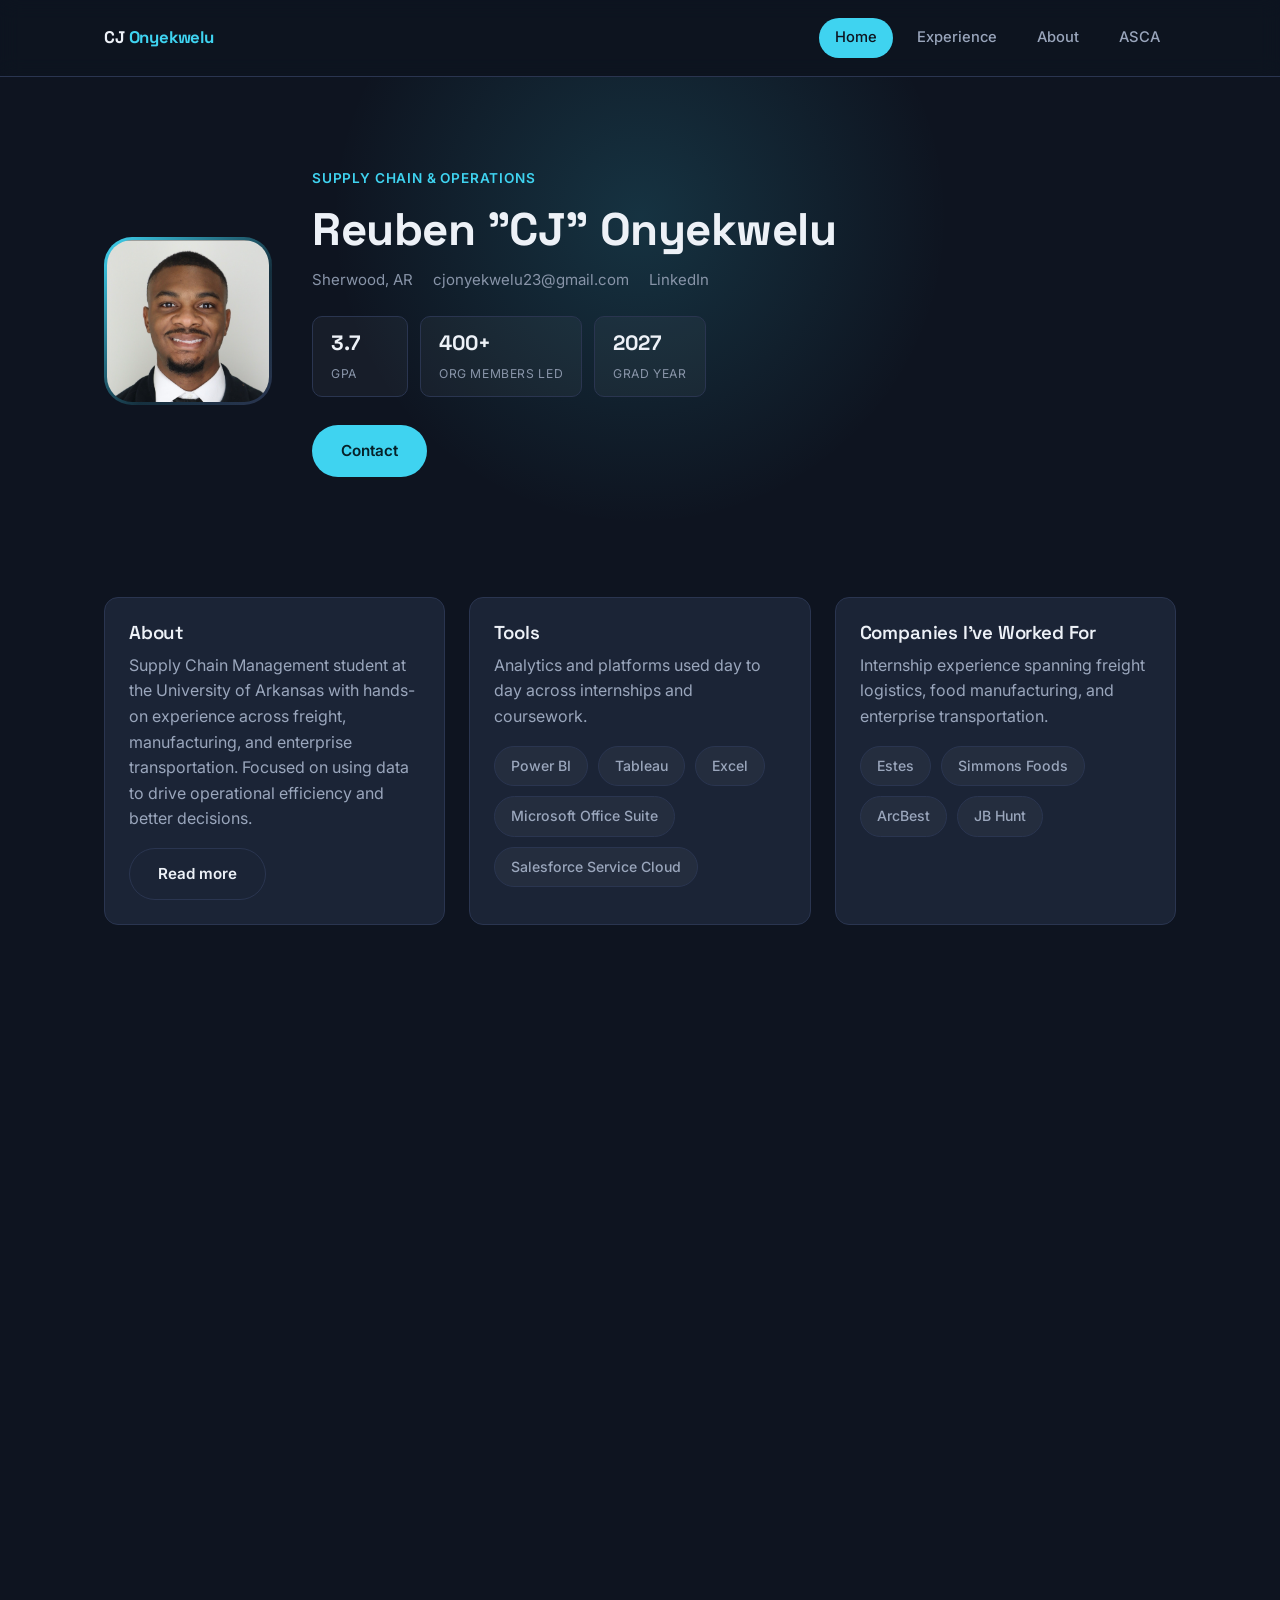
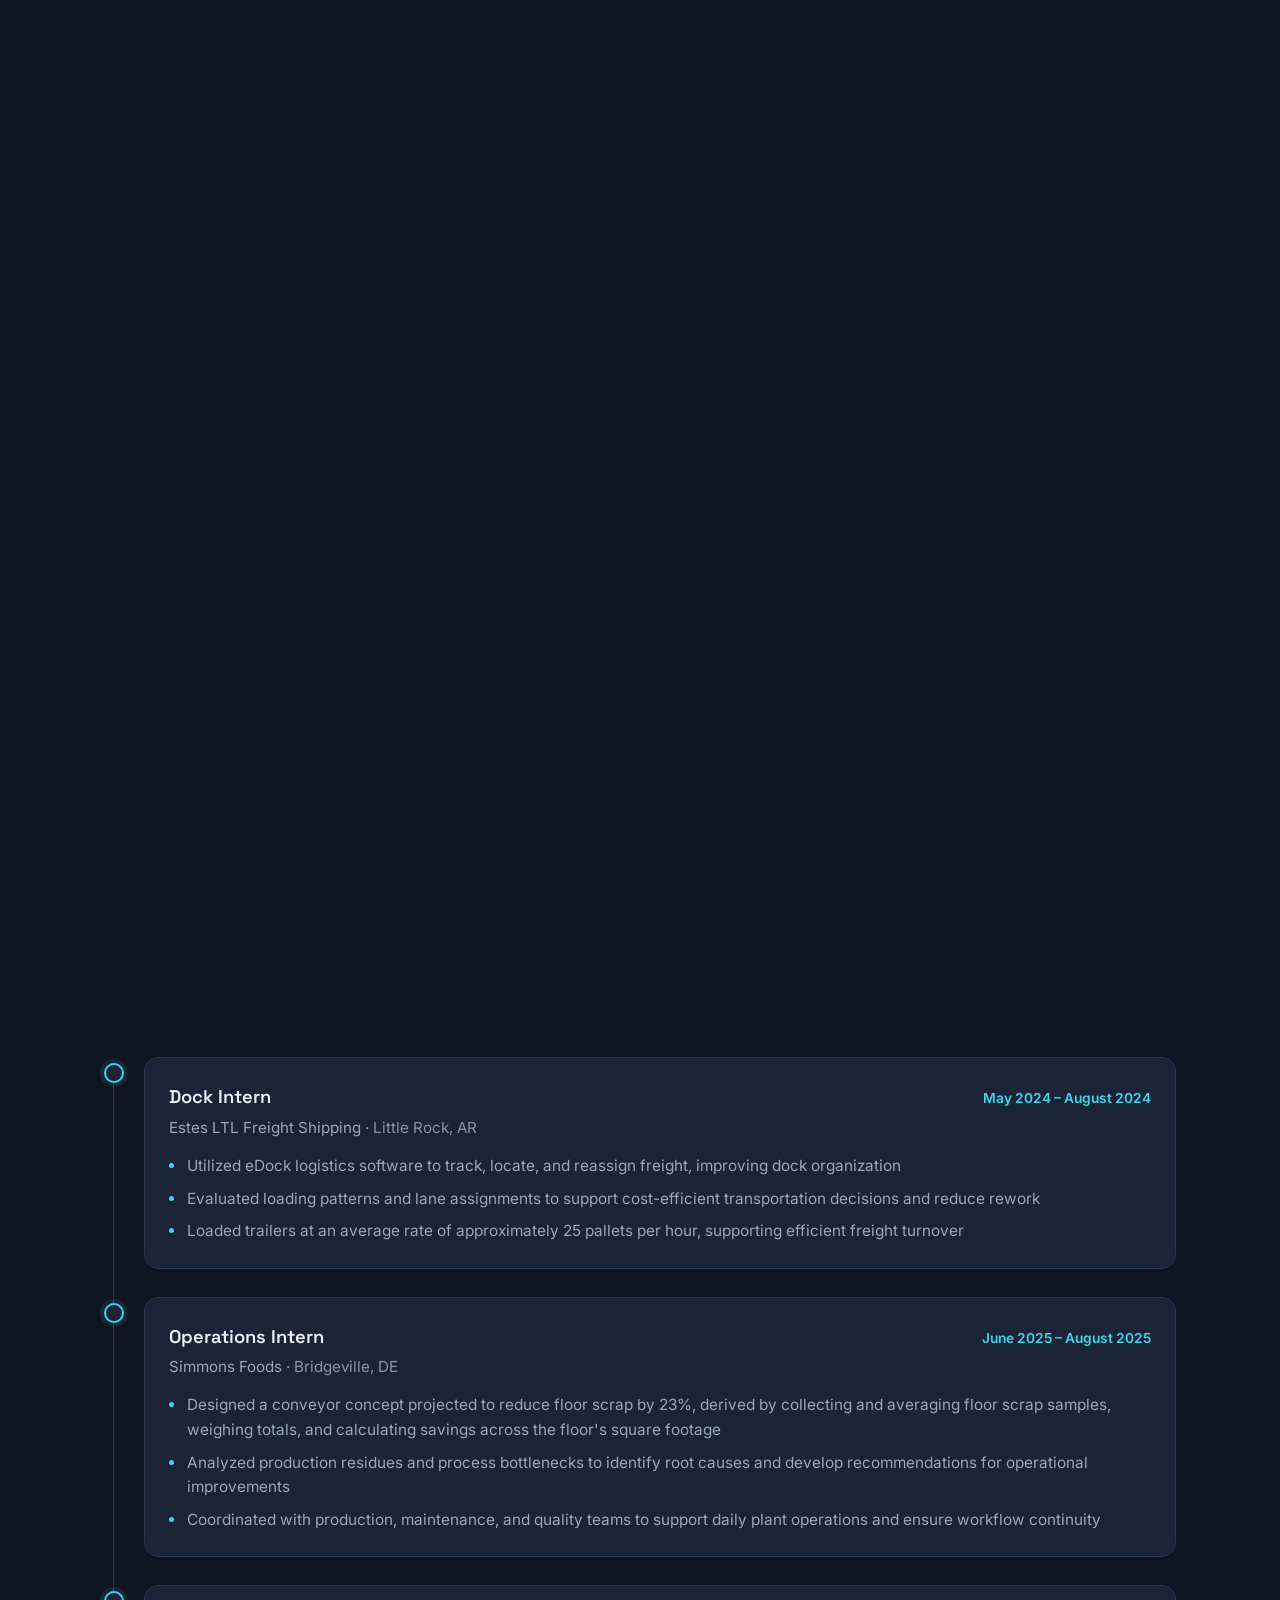
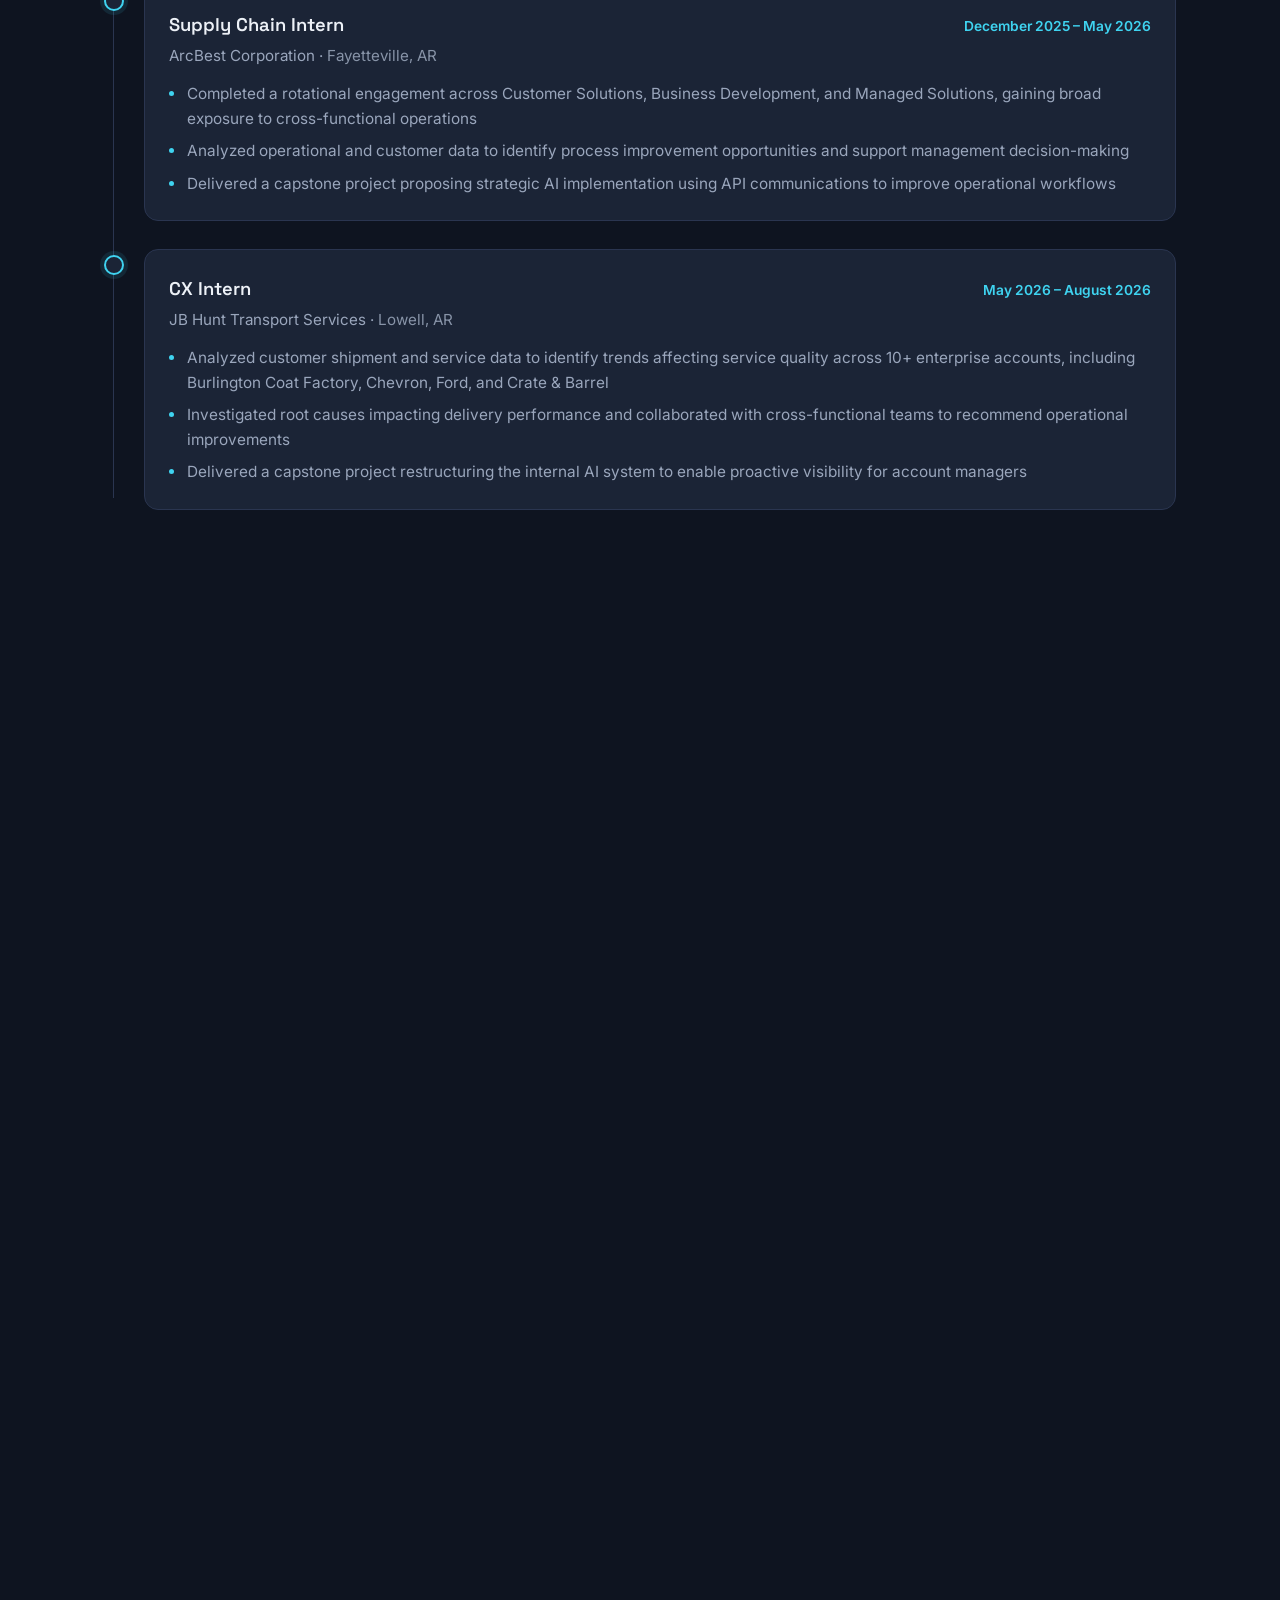
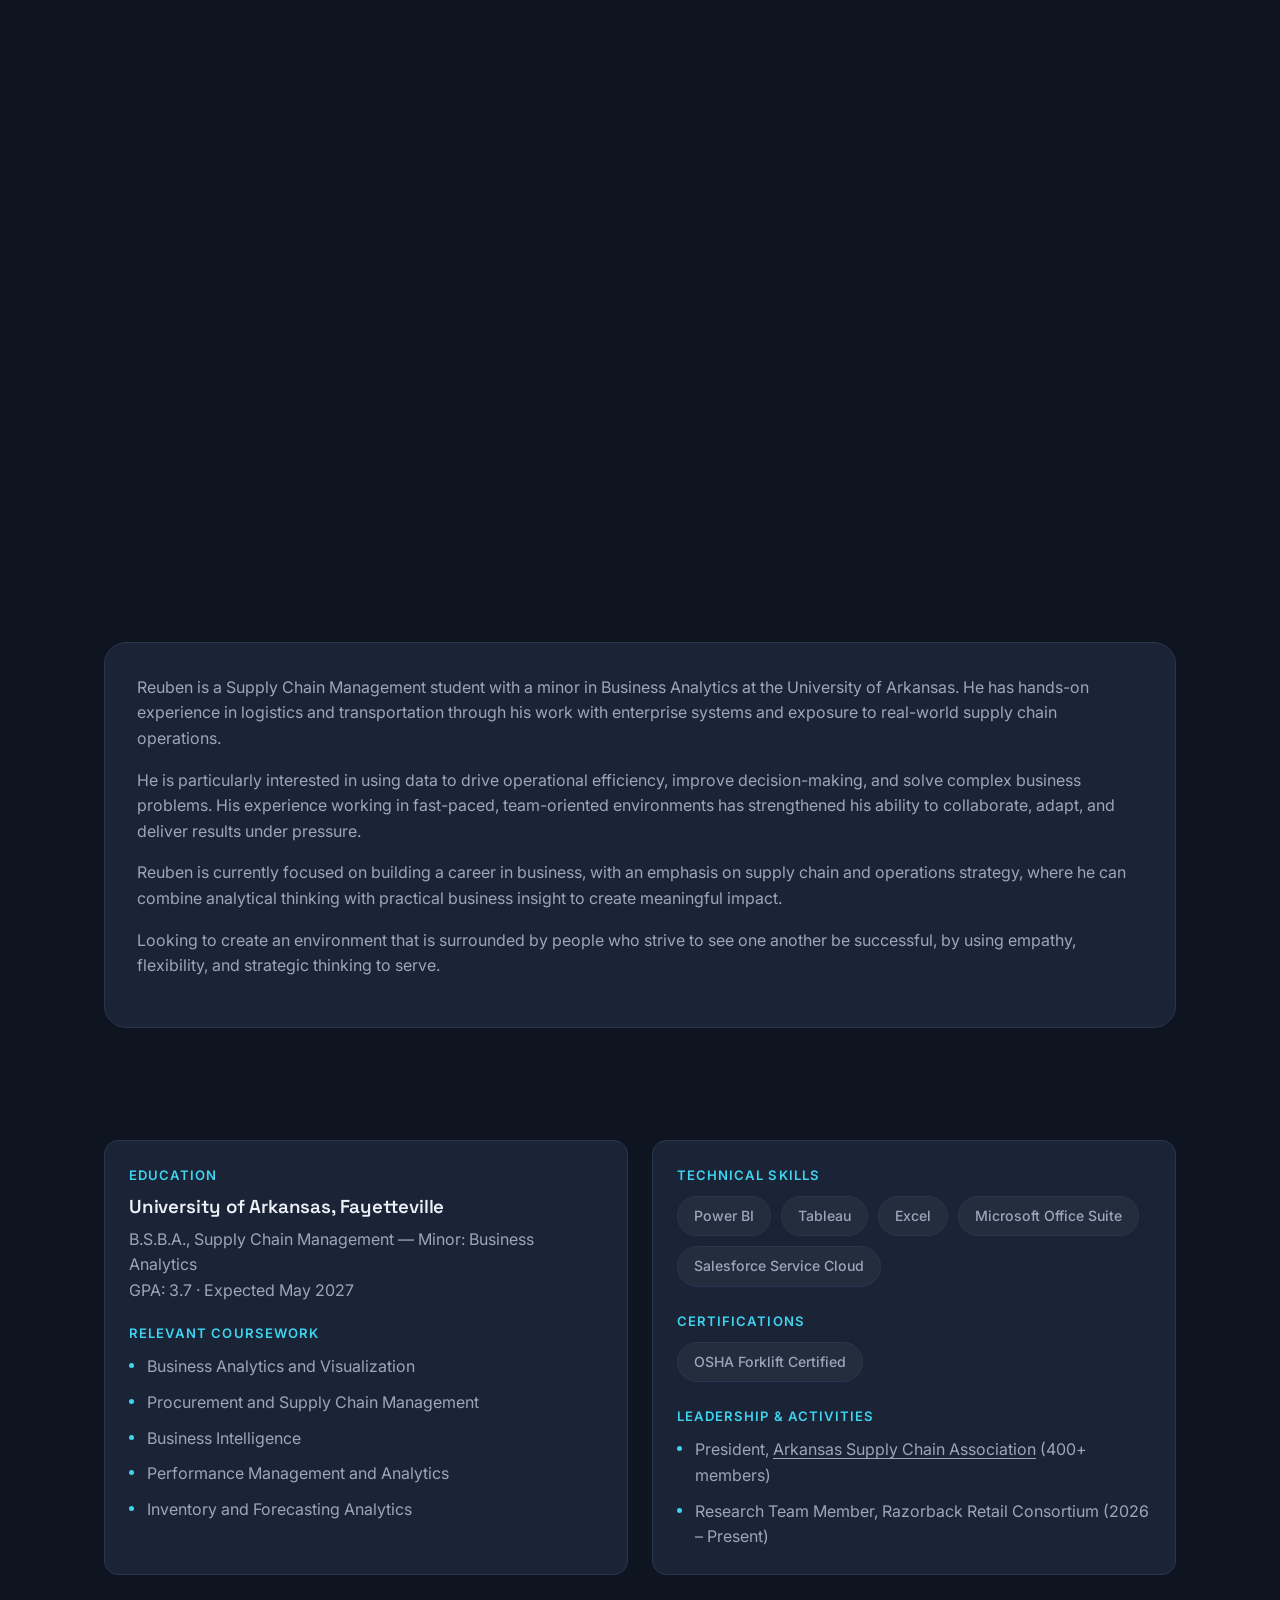
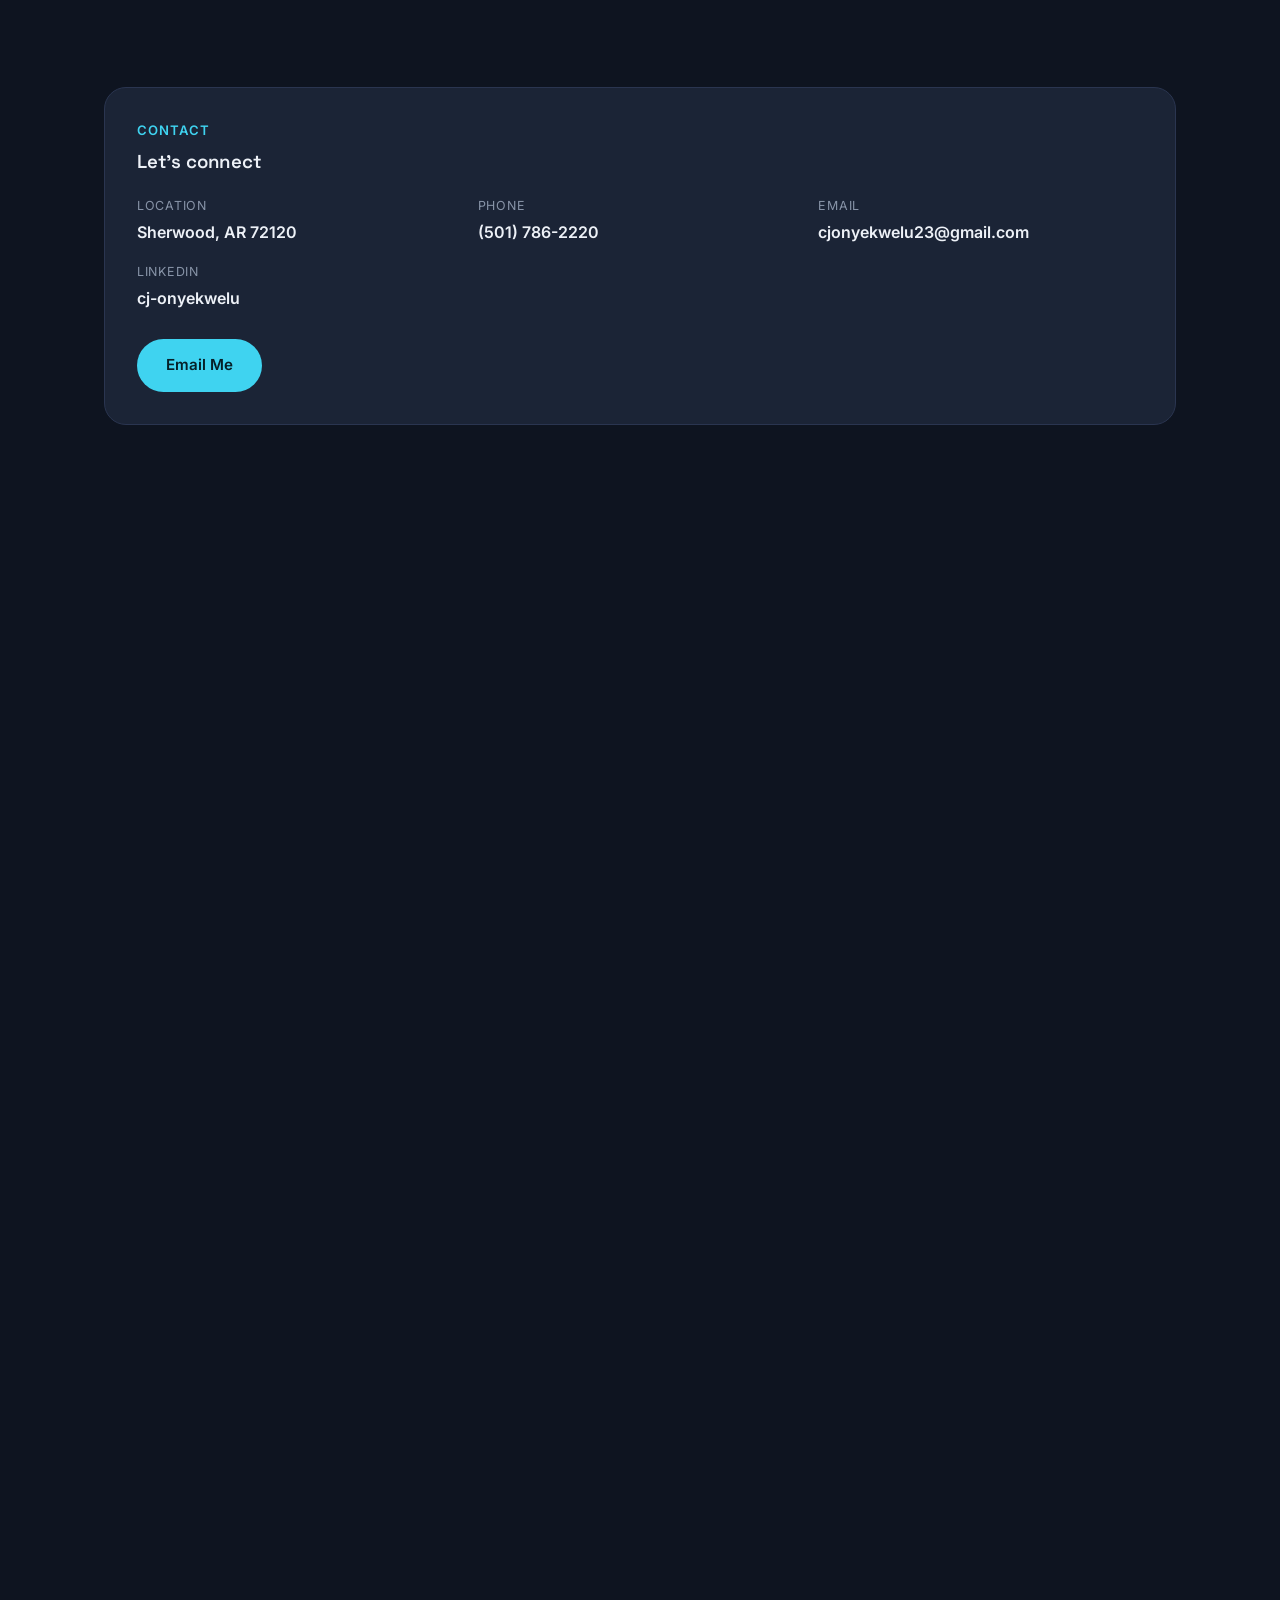
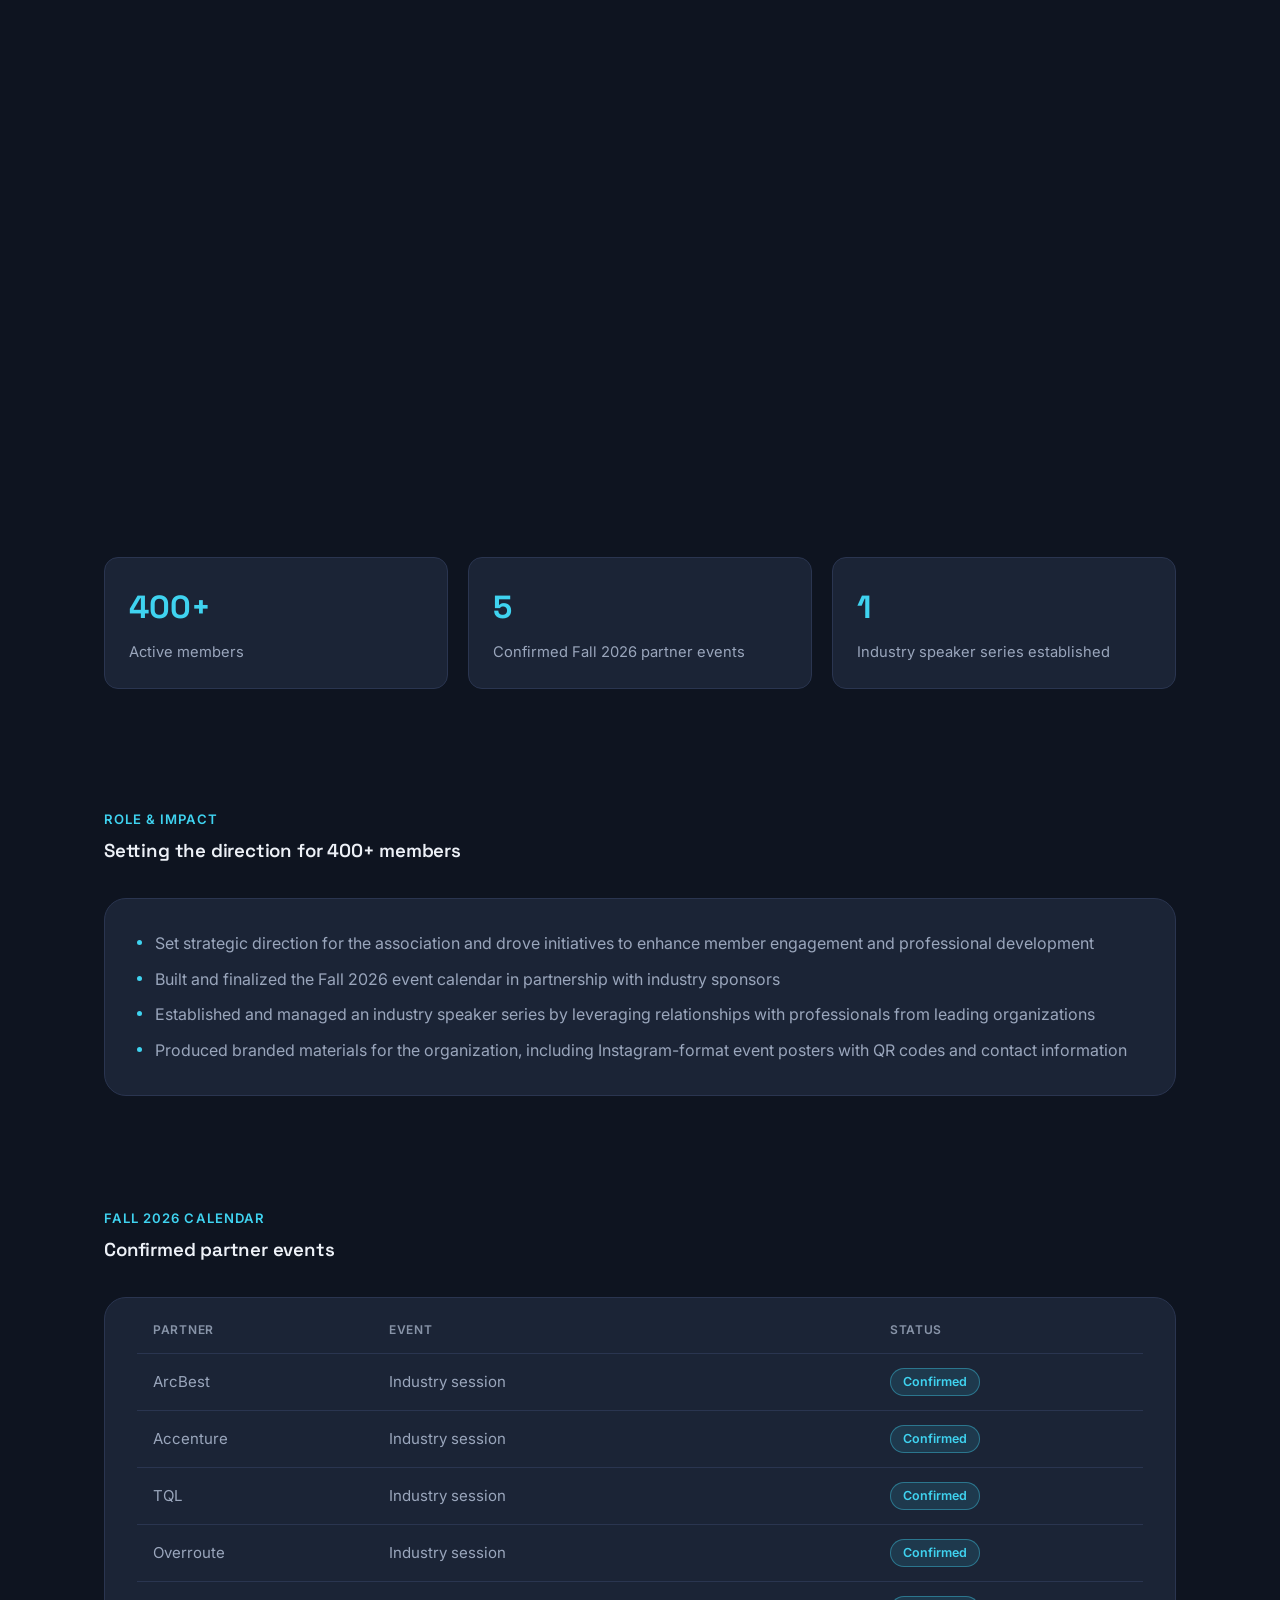
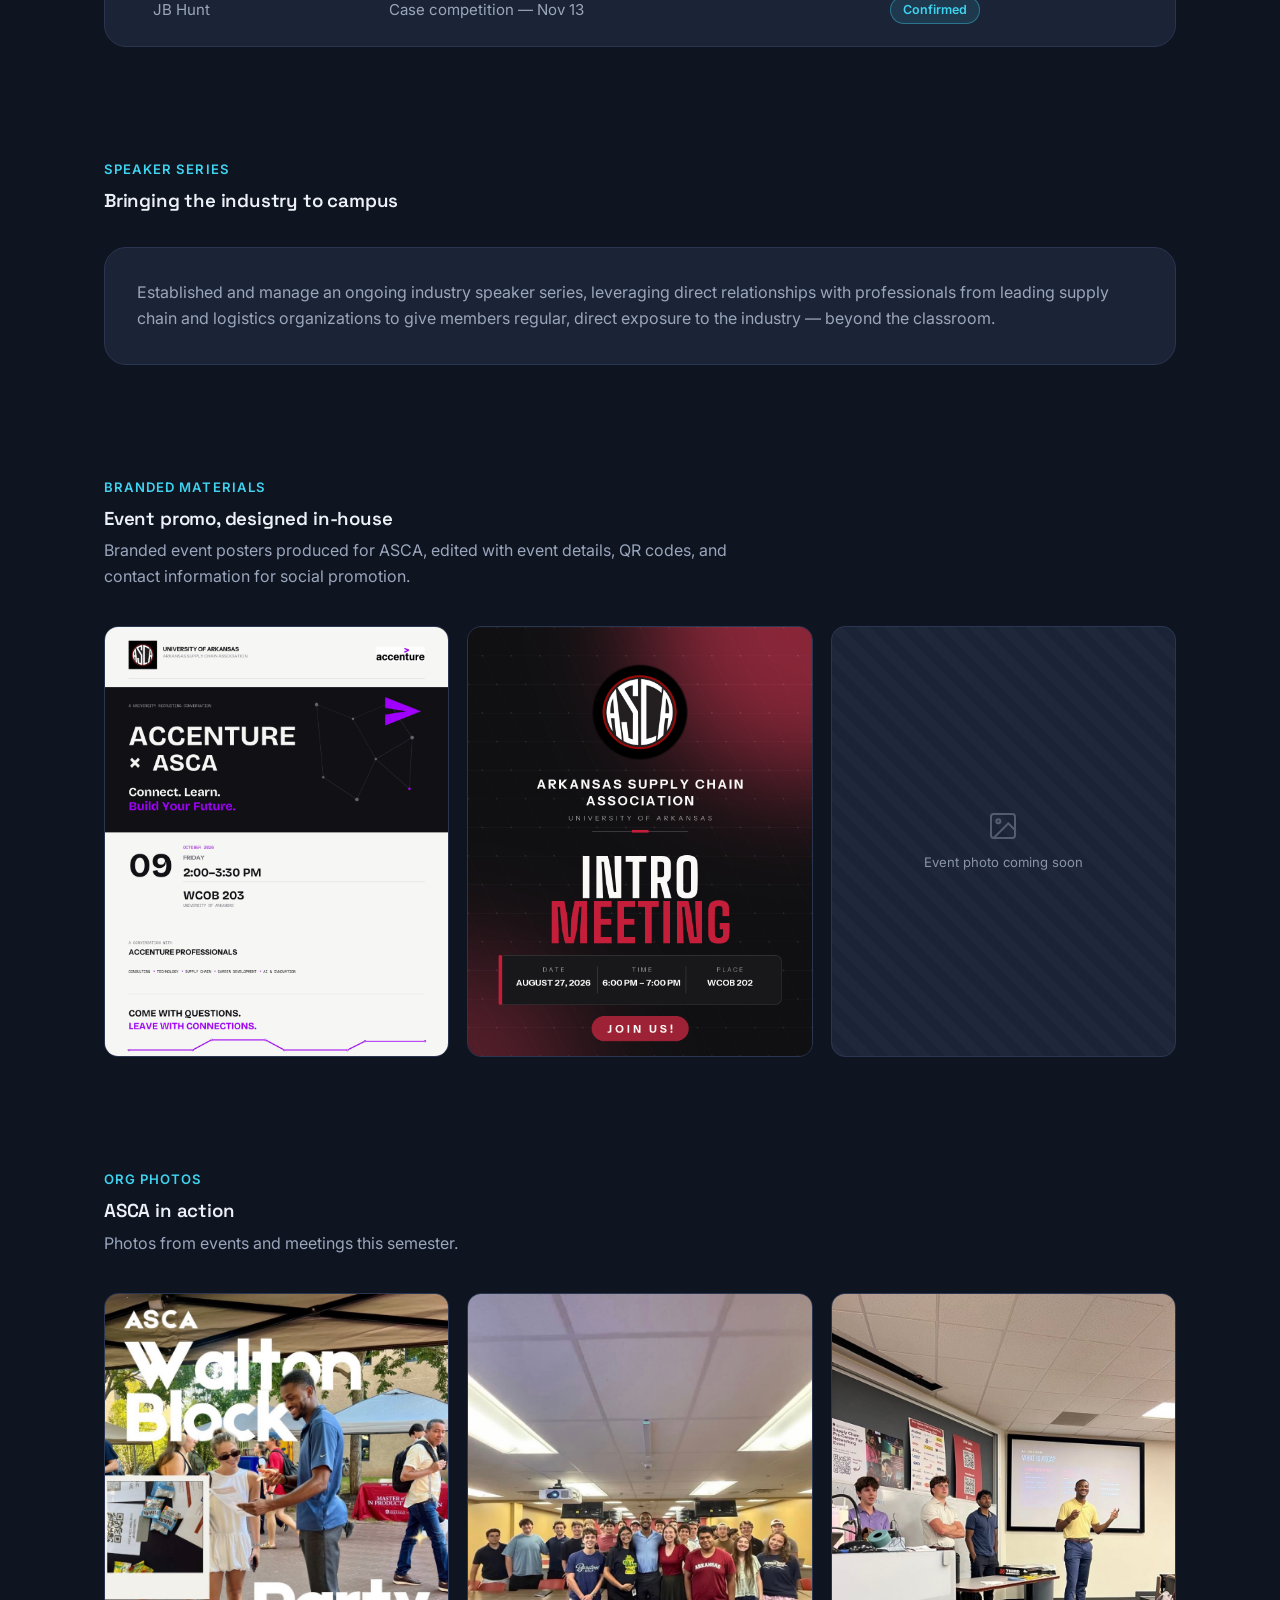
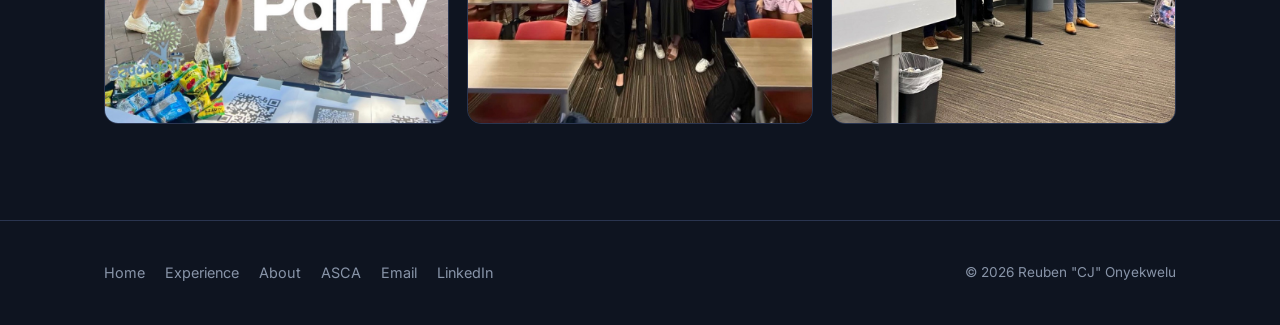
==== commit 21a7d7bb: "Replace card-level reveal with full chapter phase transitions Each chapter's title panel (Experience" ====
--- a/index.html
+++ b/index.html
@@ -89,13 +89,15 @@
   <!-- ===================== EXPERIENCE ===================== -->
   <div id="experience">
 
-    <section class="page-hero">
+    <div class="phase-wrap">
+    <section class="page-hero phase-hero" style="z-index: 1;">
       <div class="container">
         <span class="section-label">Career Path</span>
         <h2>Experience</h2>
         <p>Four internships across freight logistics, food manufacturing, and enterprise transportation — building toward a career in supply chain and operations strategy.</p>
       </div>
     </section>
+    </div>
 
     <section>
       <div class="container">
@@ -174,12 +176,14 @@
   <!-- ===================== ABOUT ===================== -->
   <div id="about">
 
-    <section class="page-hero">
+    <div class="phase-wrap">
+    <section class="page-hero phase-hero" style="z-index: 2;">
       <div class="container">
         <span class="section-label">Get to Know Me</span>
         <h2>About</h2>
       </div>
     </section>
+    </div>
 
     <section>
       <div class="container">
@@ -263,13 +267,15 @@
   <!-- ===================== ASCA ===================== -->
   <div id="asca">
 
-    <section class="page-hero">
+    <div class="phase-wrap">
+    <section class="page-hero phase-hero" style="z-index: 3;">
       <div class="container">
         <span class="section-label">Leadership</span>
         <h2>President, Arkansas Supply Chain Association</h2>
         <p>Leading a 400+ member organization — setting strategic direction, driving member engagement, and building the professional development pipeline that connects students to the supply chain industry.</p>
       </div>
     </section>
+    </div>
 
     <section>
       <div class="container">
--- a/assets/css/style.css
+++ b/assets/css/style.css
@@ -754,3 +754,80 @@
   .media-grid { grid-template-columns: repeat(2, 1fr); }
   .stat-badge { flex: 1 1 auto; }
 }
+
+/* ---------- Scroll reveal ---------- */
+
+.reveal {
+  opacity: 0;
+  transform: translateY(28px);
+  transition: opacity 0.7s cubic-bezier(0.22, 0.61, 0.36, 1),
+              transform 0.7s cubic-bezier(0.22, 0.61, 0.36, 1);
+}
+
+.reveal.is-visible {
+  opacity: 1;
+  transform: translateY(0);
+}
+
+.grid-3 > .reveal:nth-child(2),
+.grid-2 > .reveal:nth-child(2),
+.media-grid > .reveal:nth-child(2),
+.impact-grid > .reveal:nth-child(2) {
+  transition-delay: 0.1s;
+}
+
+.grid-3 > .reveal:nth-child(3),
+.media-grid > .reveal:nth-child(3),
+.impact-grid > .reveal:nth-child(3) {
+  transition-delay: 0.2s;
+}
+
+@media (prefers-reduced-motion: reduce) {
+  .reveal {
+    transition: none;
+    opacity: 1;
+    transform: none;
+  }
+}
+
+/* ---------- Chapter phase transitions ---------- */
+
+.phase-wrap {
+  position: relative;
+  height: 180vh;
+}
+
+.phase-hero {
+  position: sticky;
+  top: 0;
+  height: 100vh;
+  display: flex;
+  align-items: center;
+  padding: 0;
+  border-bottom: none;
+  background: var(--bg);
+}
+
+.phase-hero .container {
+  width: 100%;
+}
+
+@media (prefers-reduced-motion: reduce) {
+  .phase-wrap {
+    height: auto;
+  }
+
+  .phase-hero {
+    position: static;
+    height: auto;
+    padding: 64px 0 40px;
+    border-bottom: 1px solid var(--border);
+    opacity: 1 !important;
+  }
+}
+
+@media (max-width: 720px) {
+  .phase-wrap {
+    height: 140vh;
+  }
+}
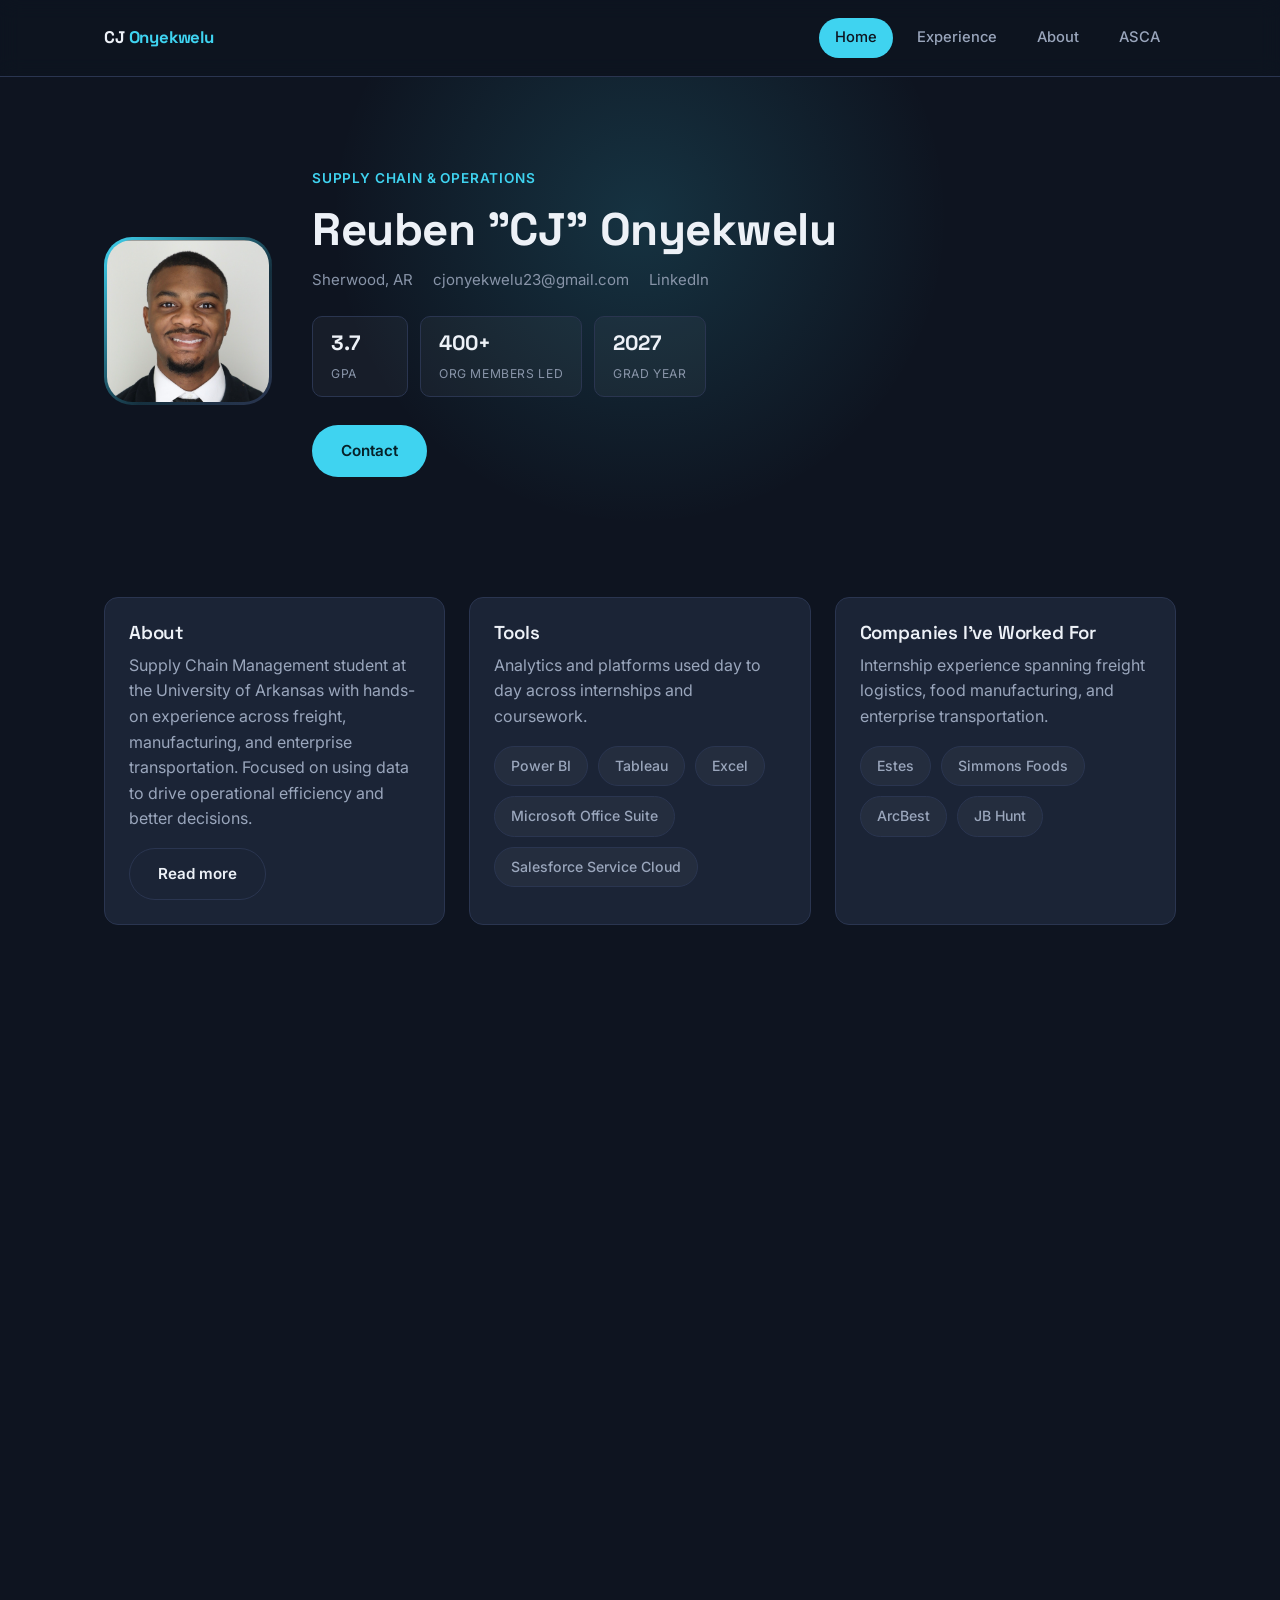
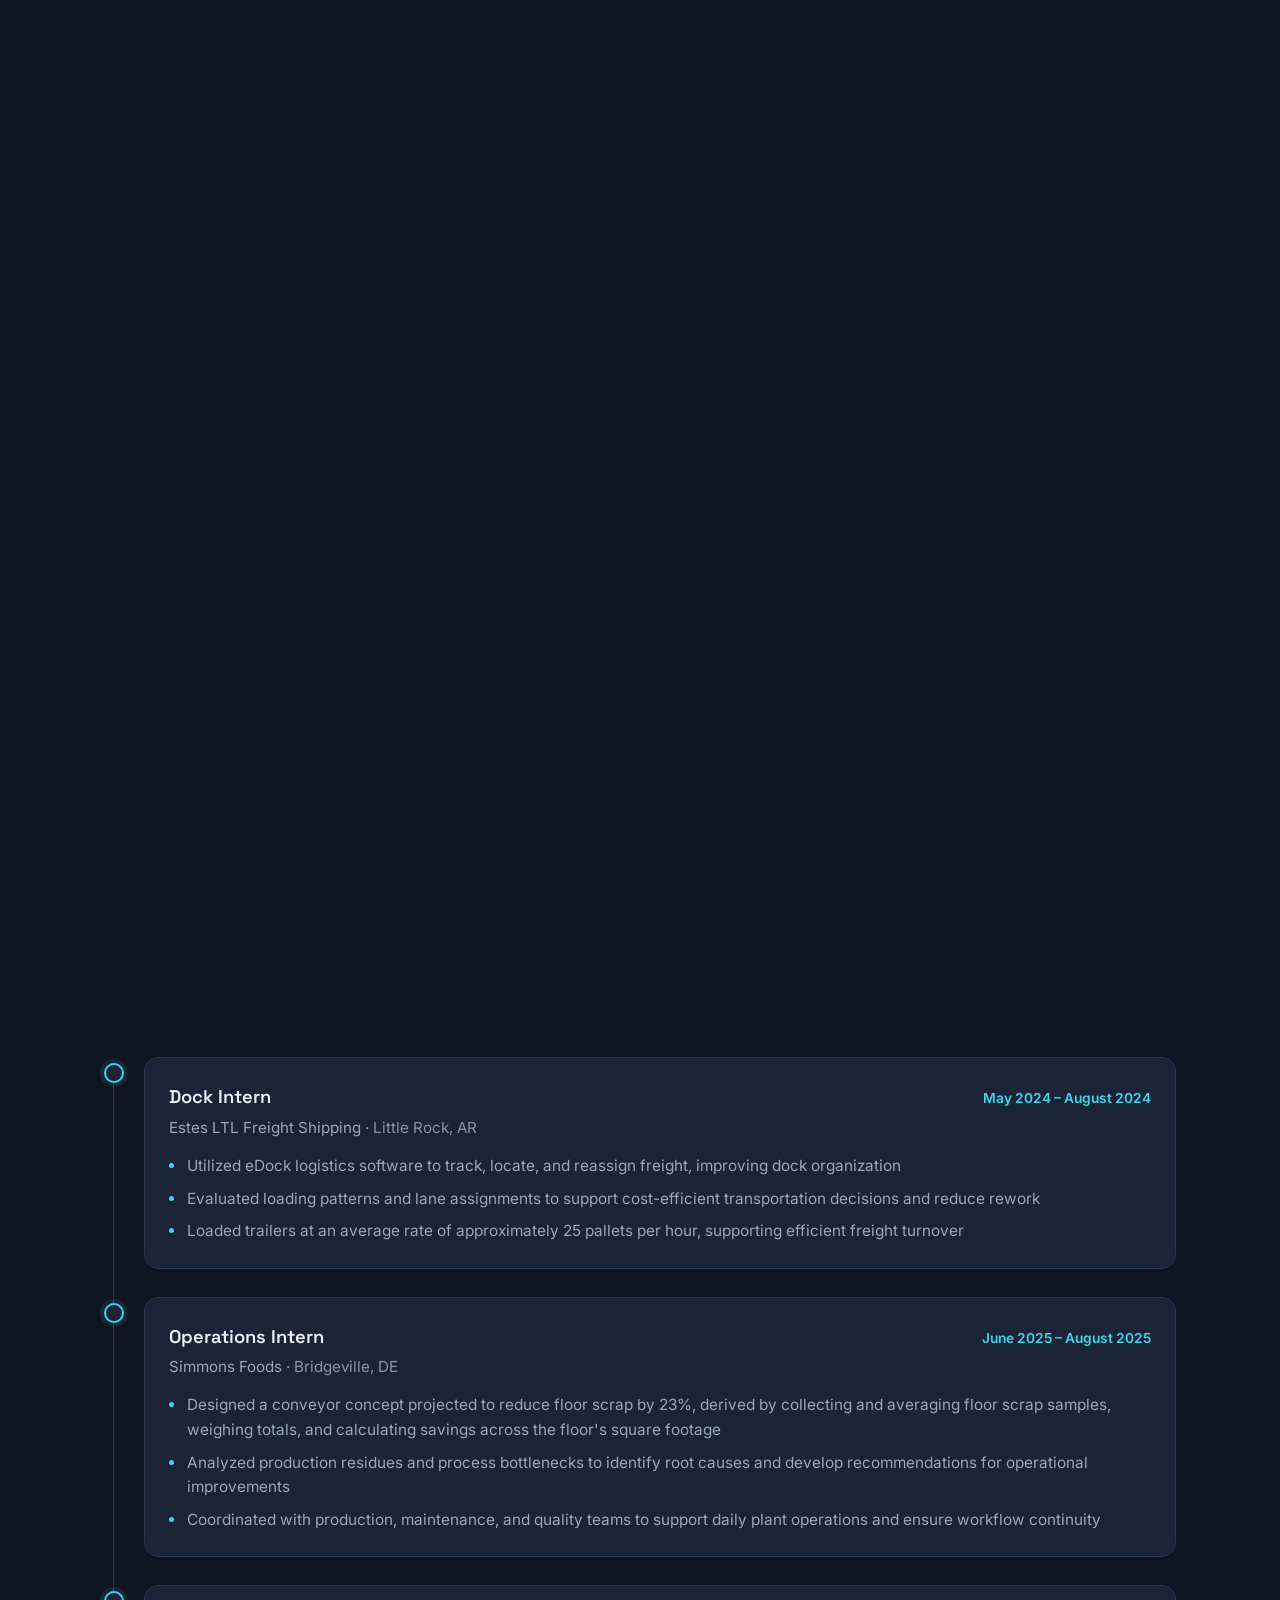
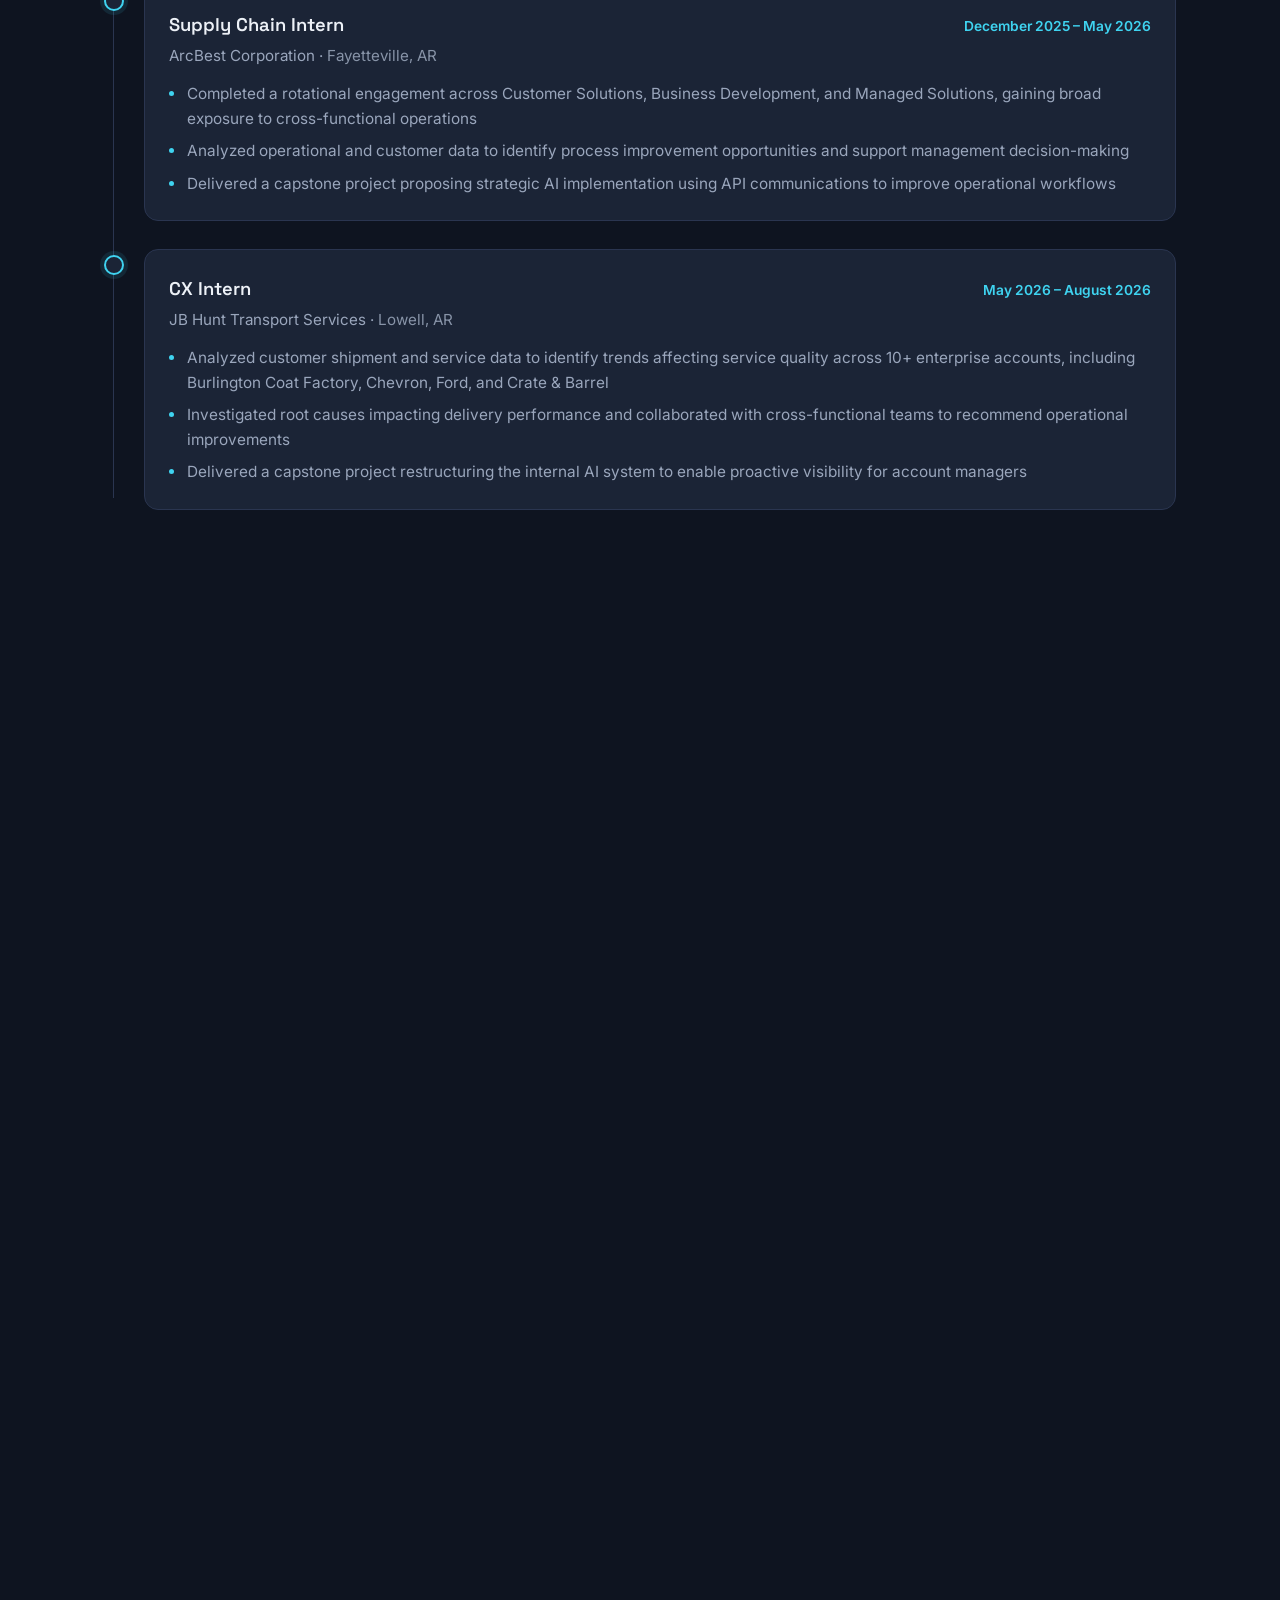
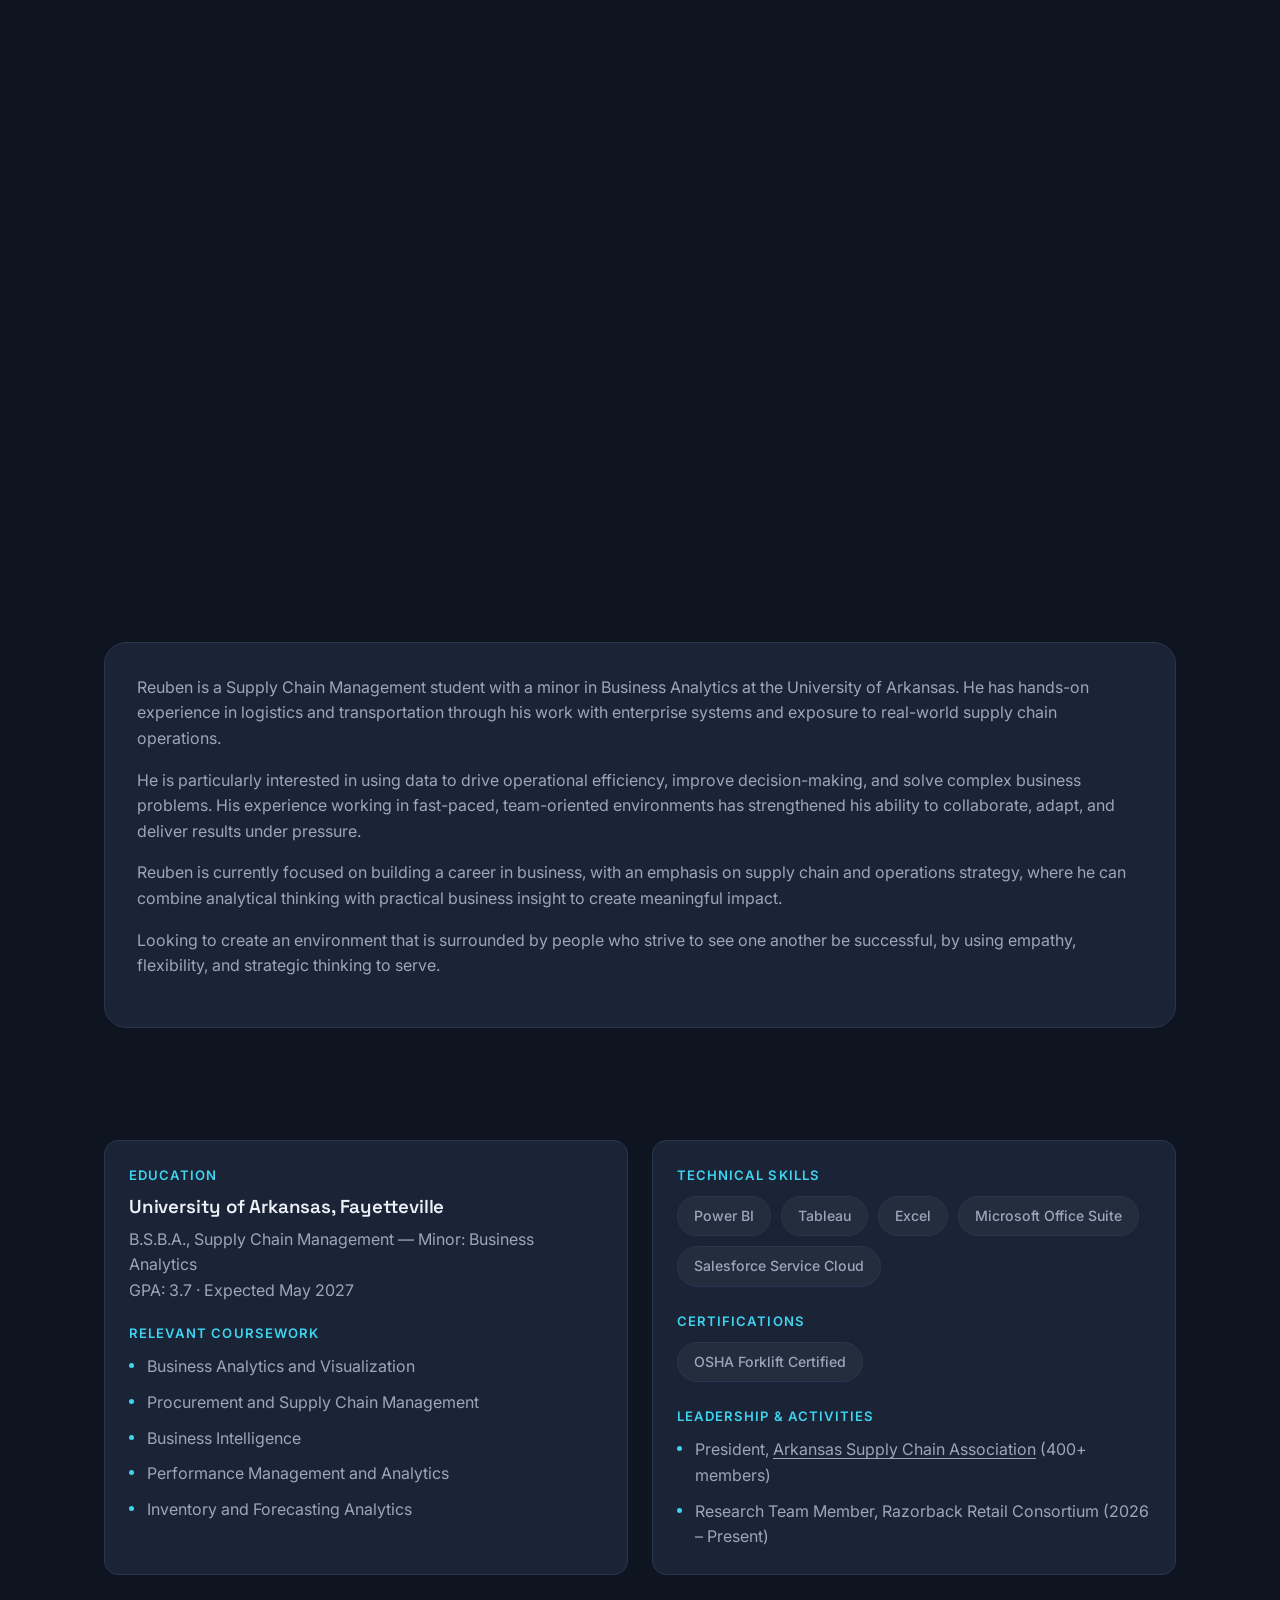
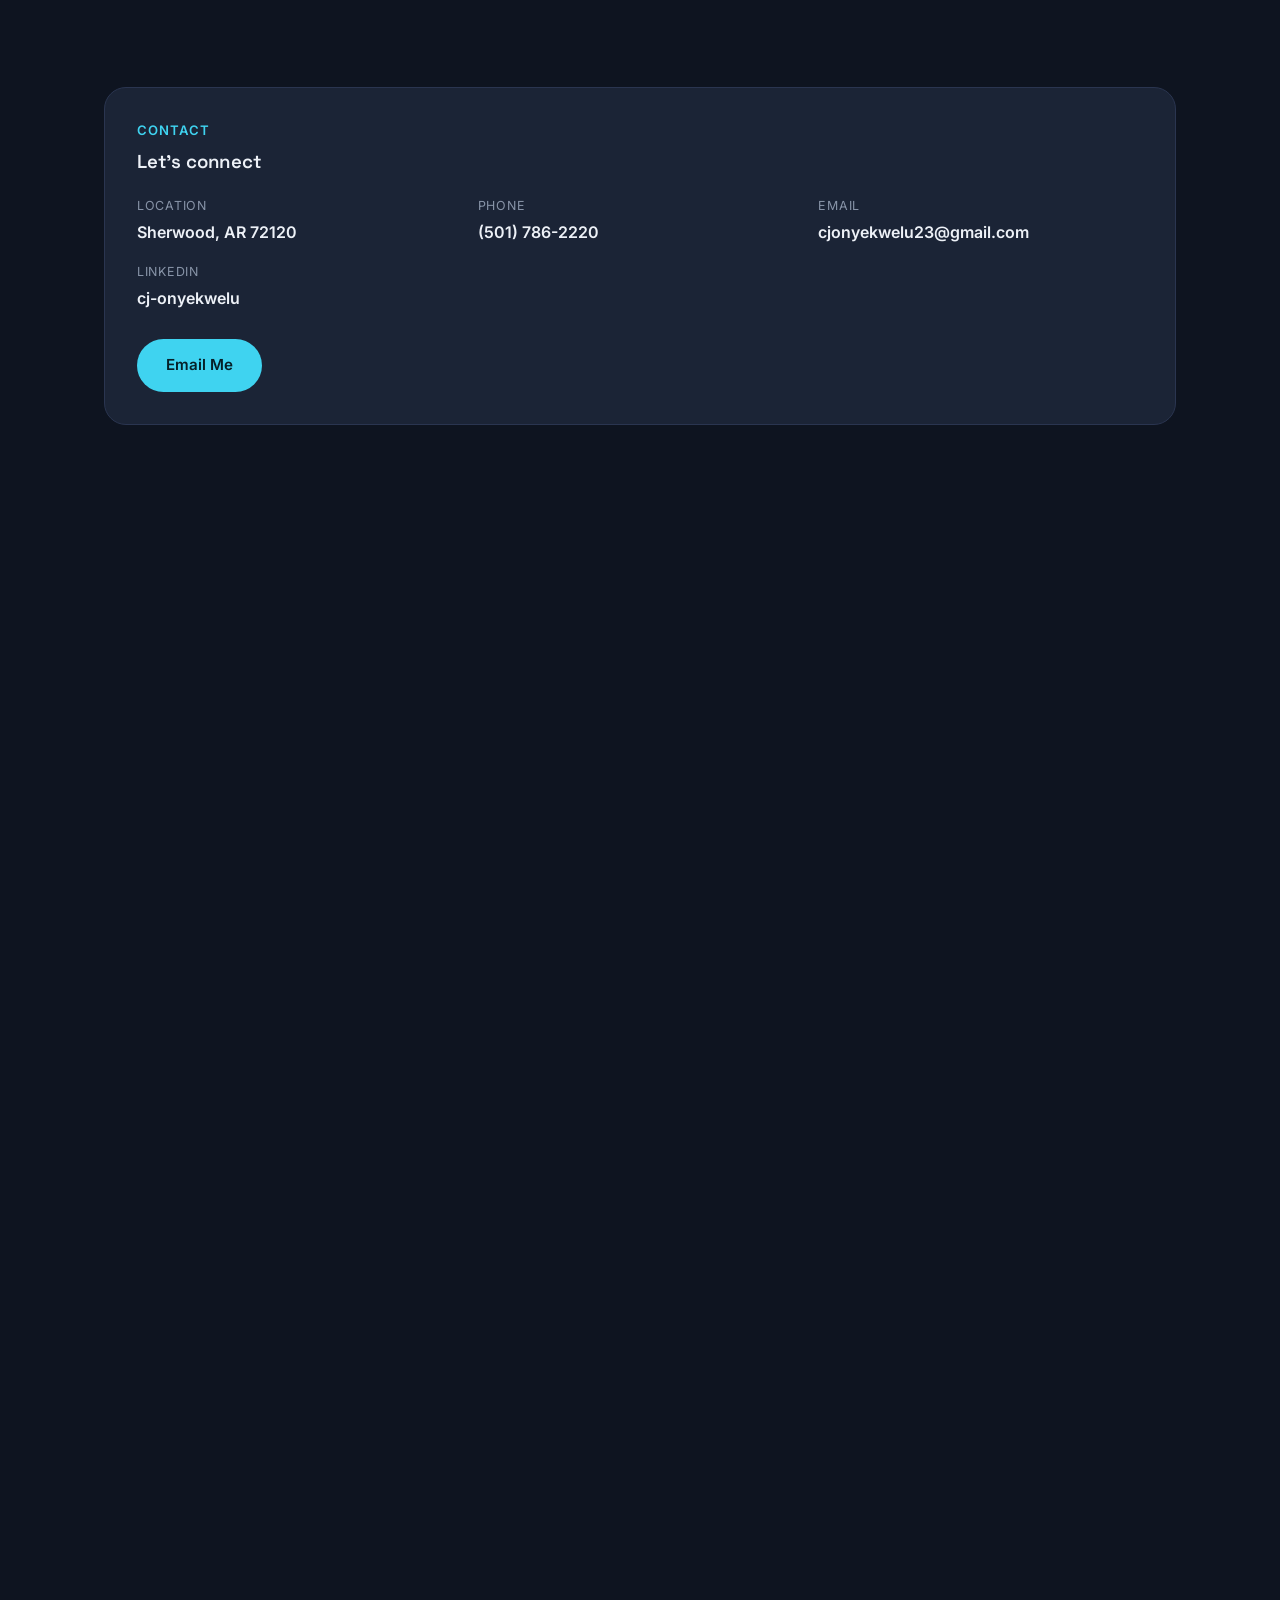
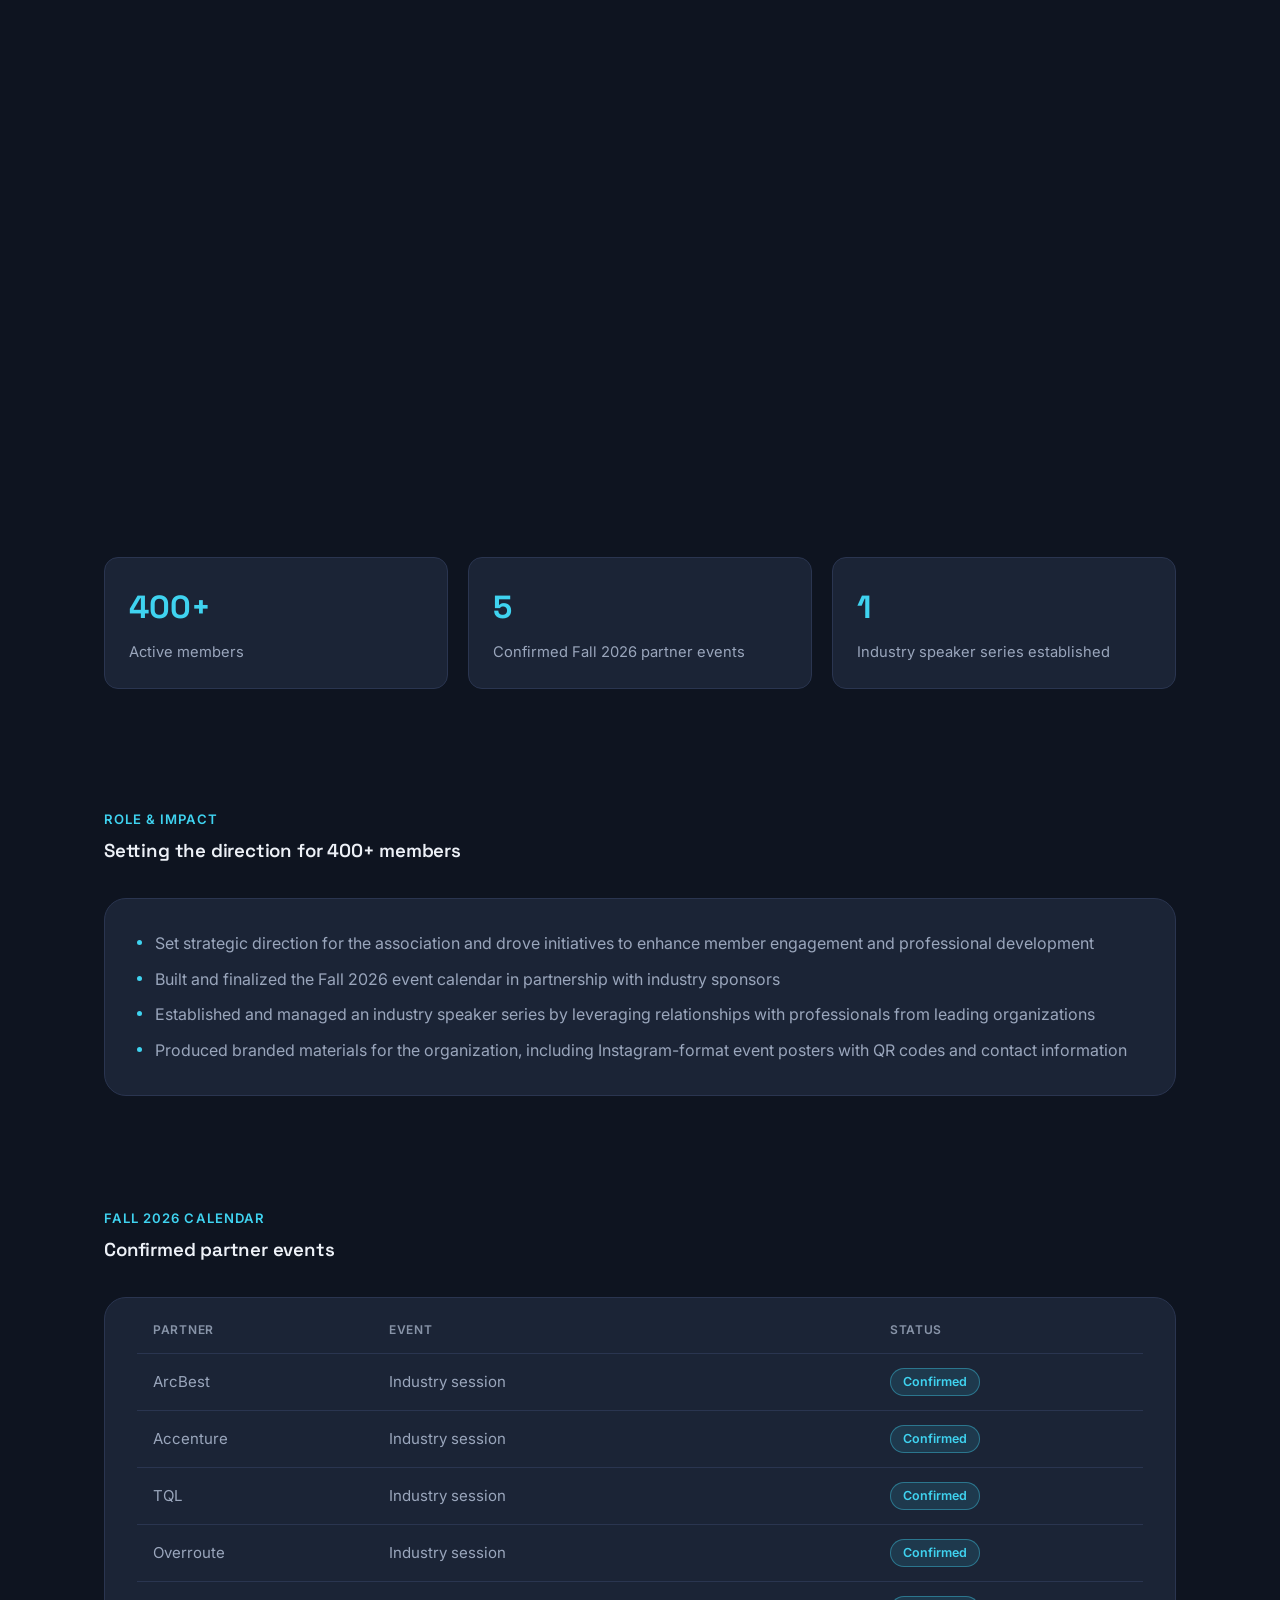
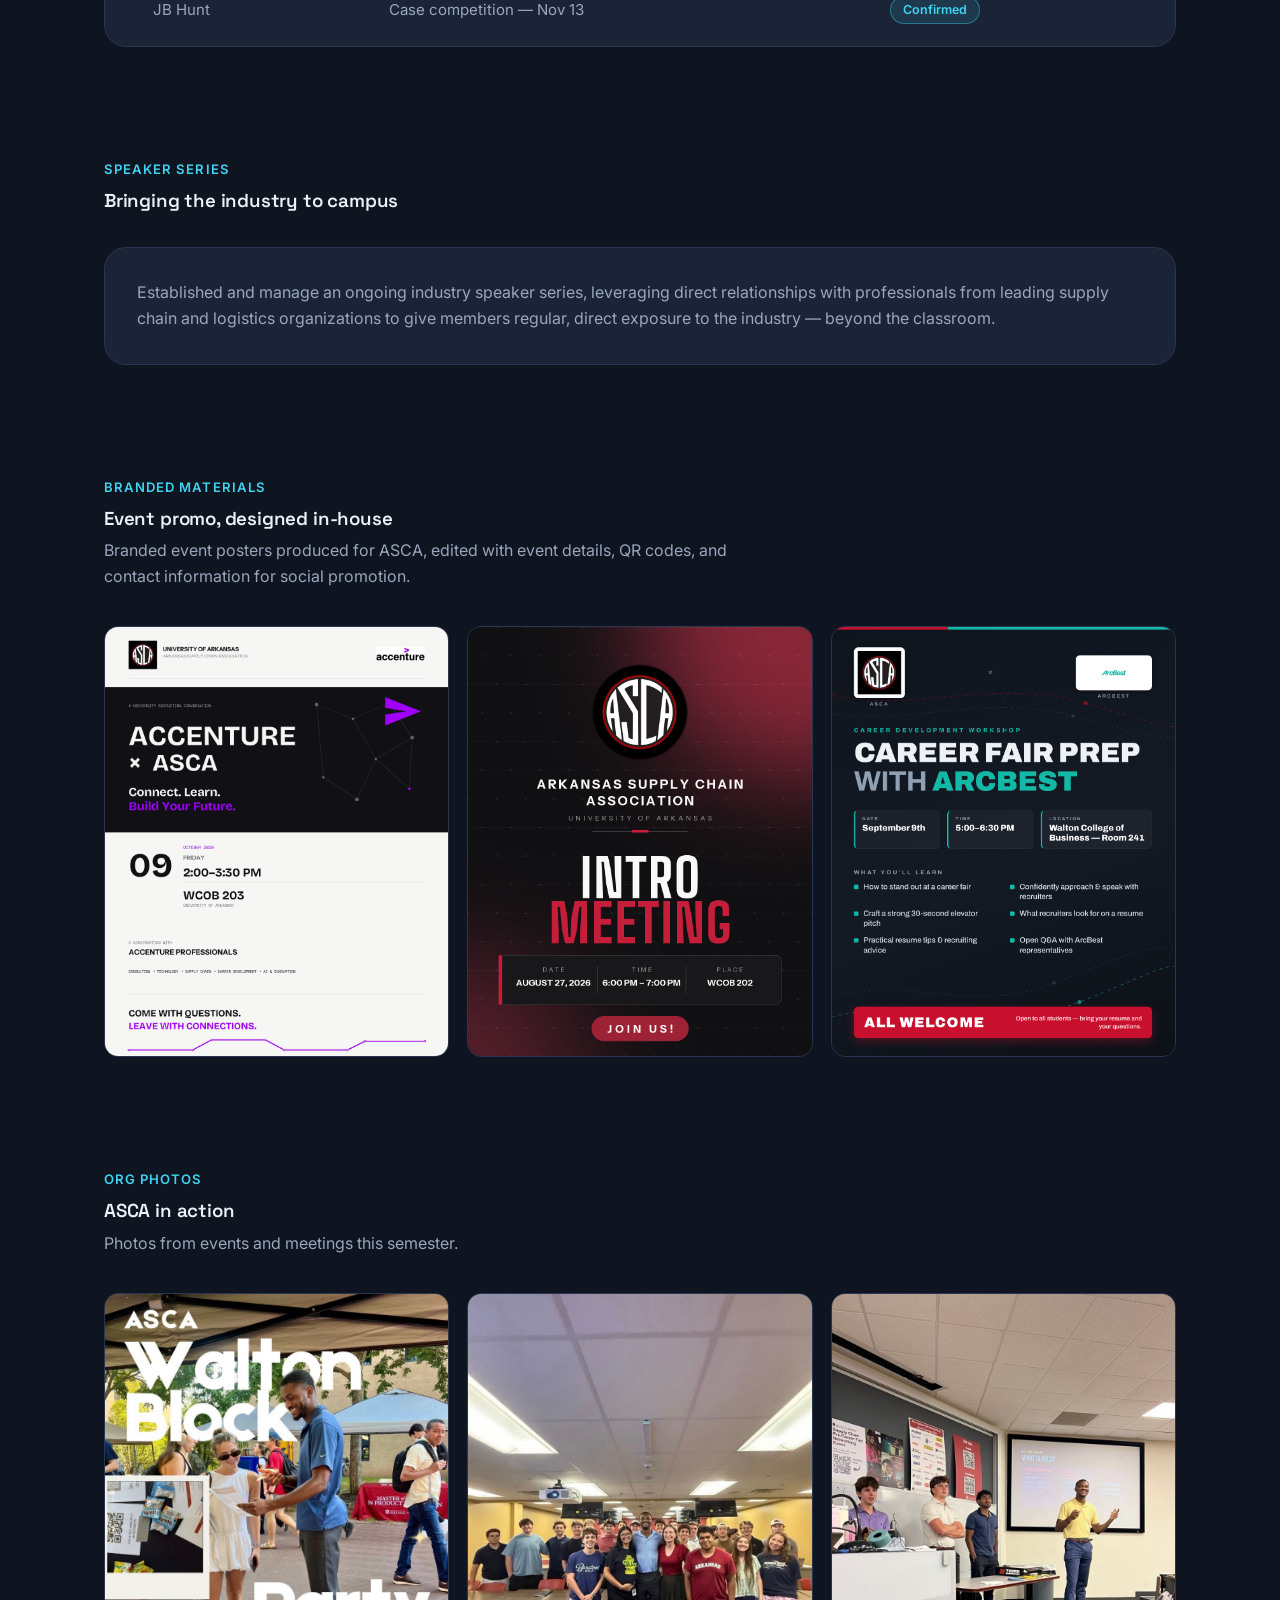
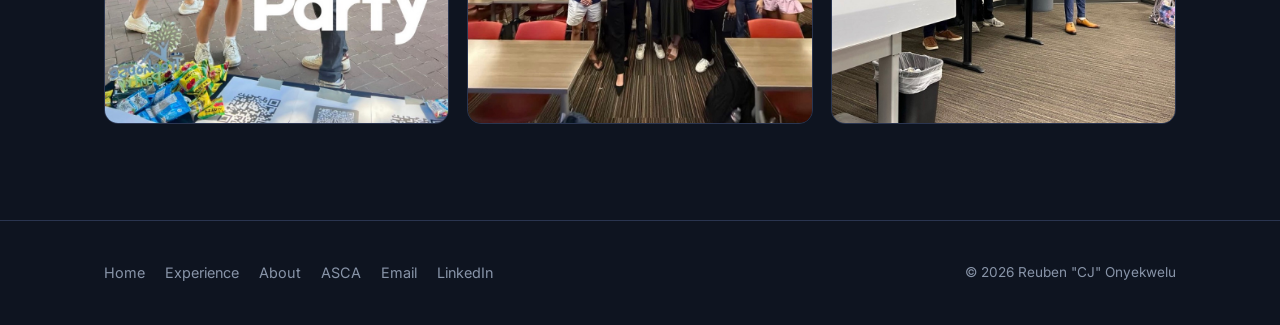
==== commit b7203255: "Add ArcBest Career Fair Prep poster to branded materials Replaces the last placeholder tile in the A" ====
--- a/index.html
+++ b/index.html
@@ -387,10 +387,7 @@
             <img src="assets/img/asca-poster-intro-meeting.png" alt="ASCA intro meeting event poster">
           </div>
           <div class="media-item">
-            <div class="media-placeholder">
-              <svg viewBox="0 0 24 24" fill="none" stroke="currentColor" stroke-width="1.5"><rect x="3" y="3" width="18" height="18" rx="2"/><circle cx="8.5" cy="8.5" r="1.5"/><path d="M21 15l-5-5L5 21"/></svg>
-              <span>Event photo coming soon</span>
-            </div>
+            <img src="assets/img/asca-poster-arcbest-career-fair.png" alt="ASCA Career Fair Prep with ArcBest event poster">
           </div>
         </div>
       </div>
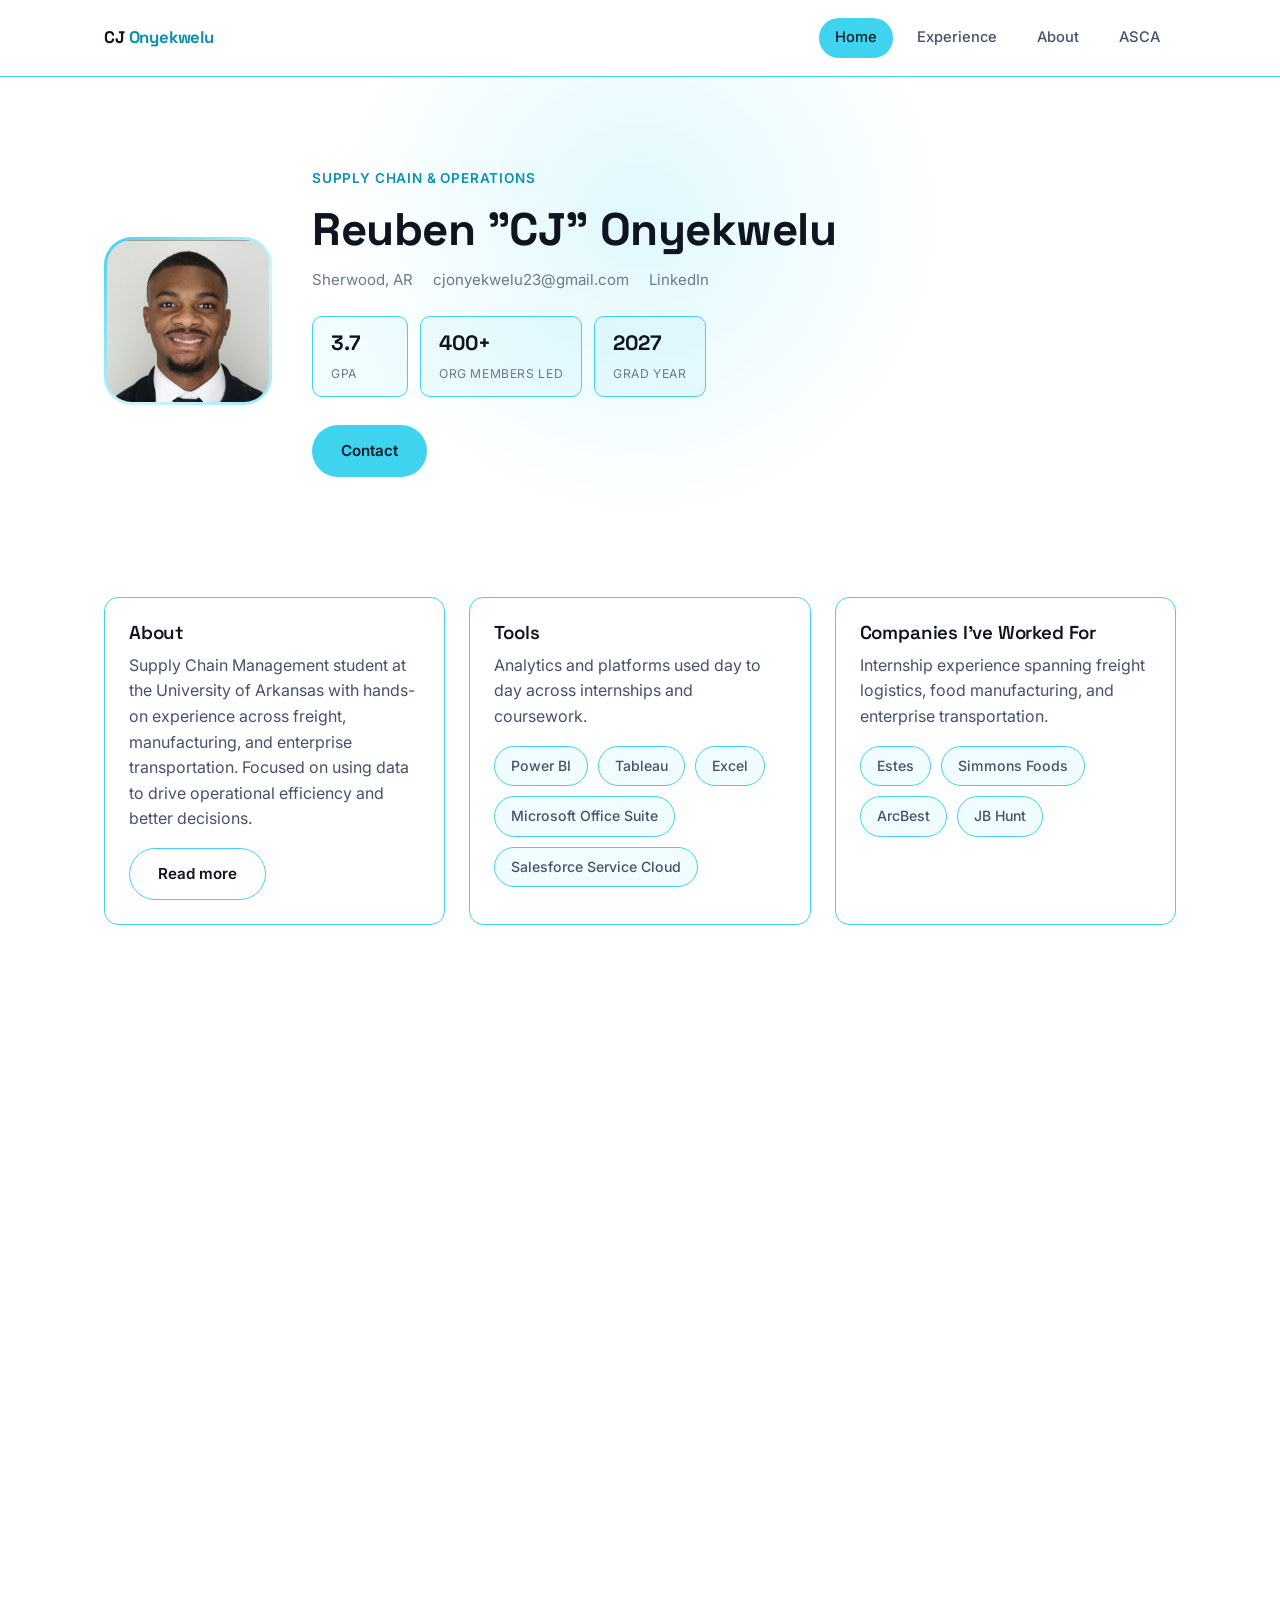
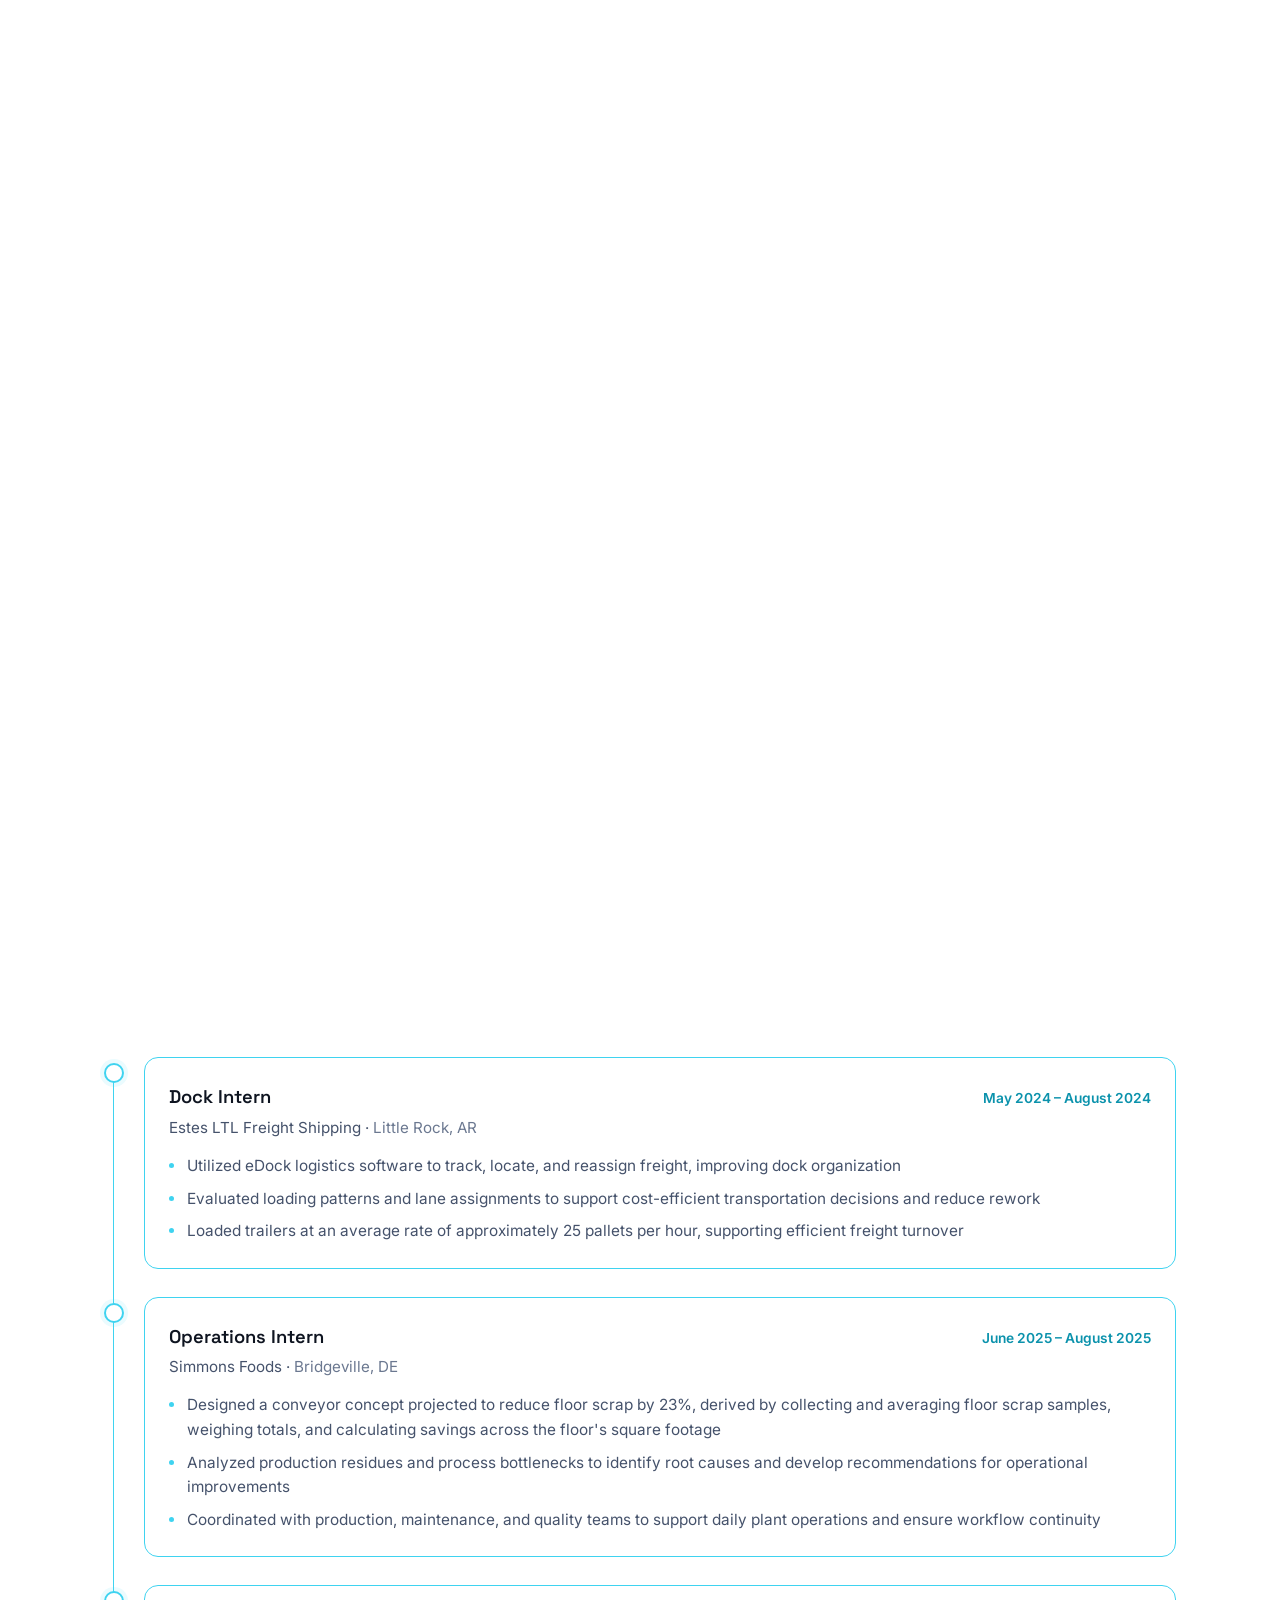
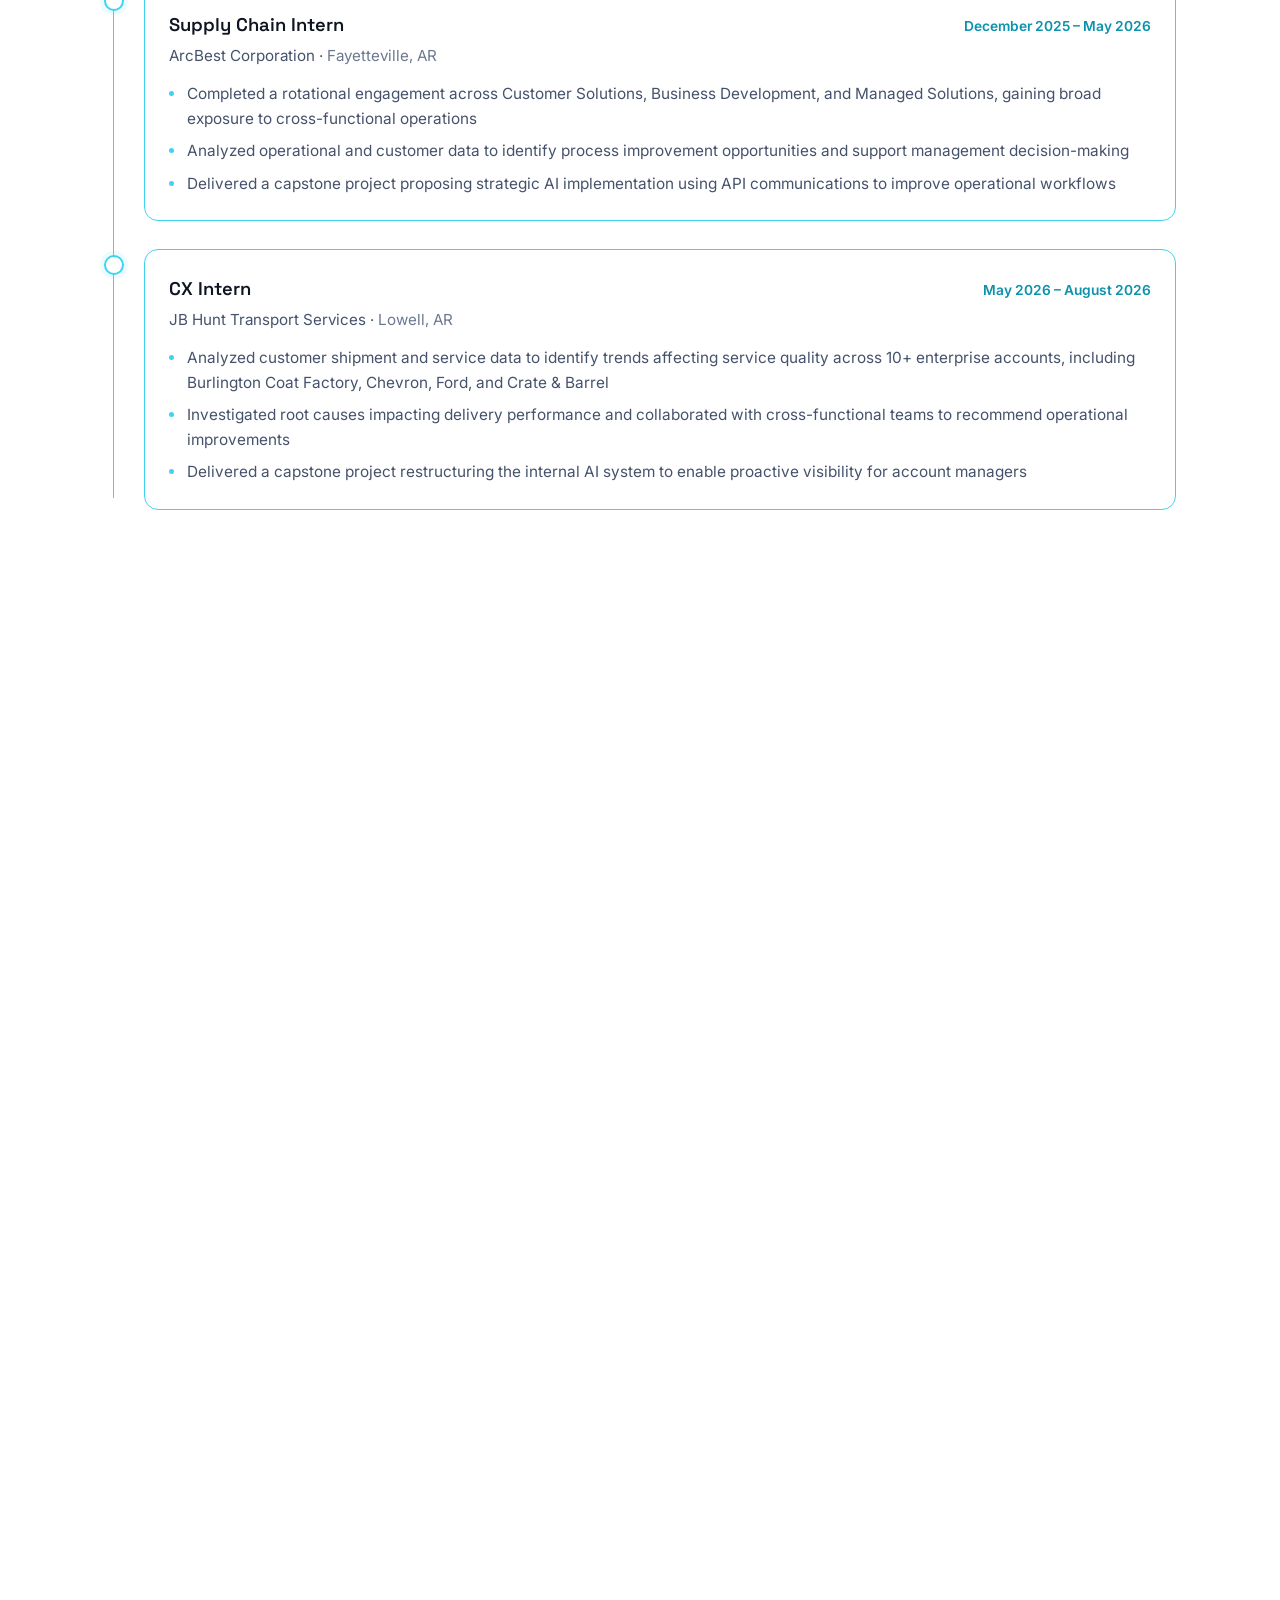
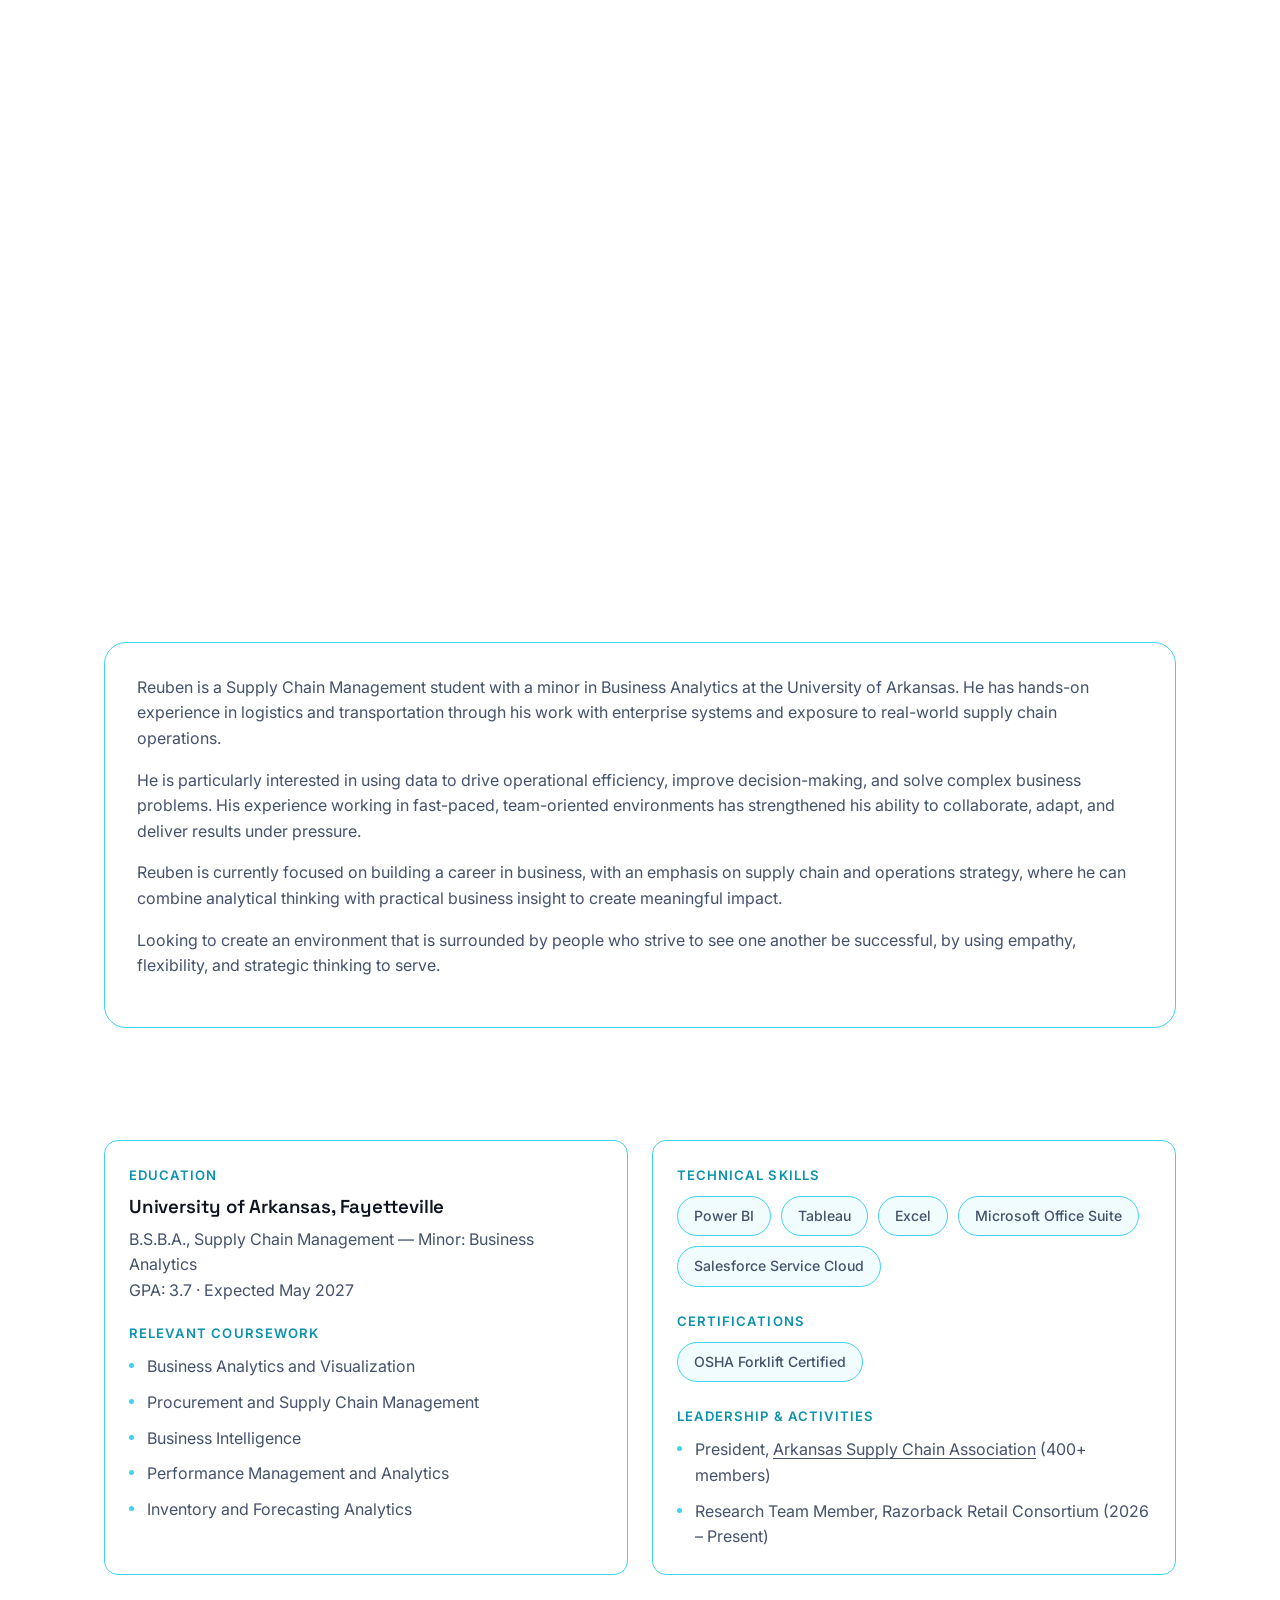
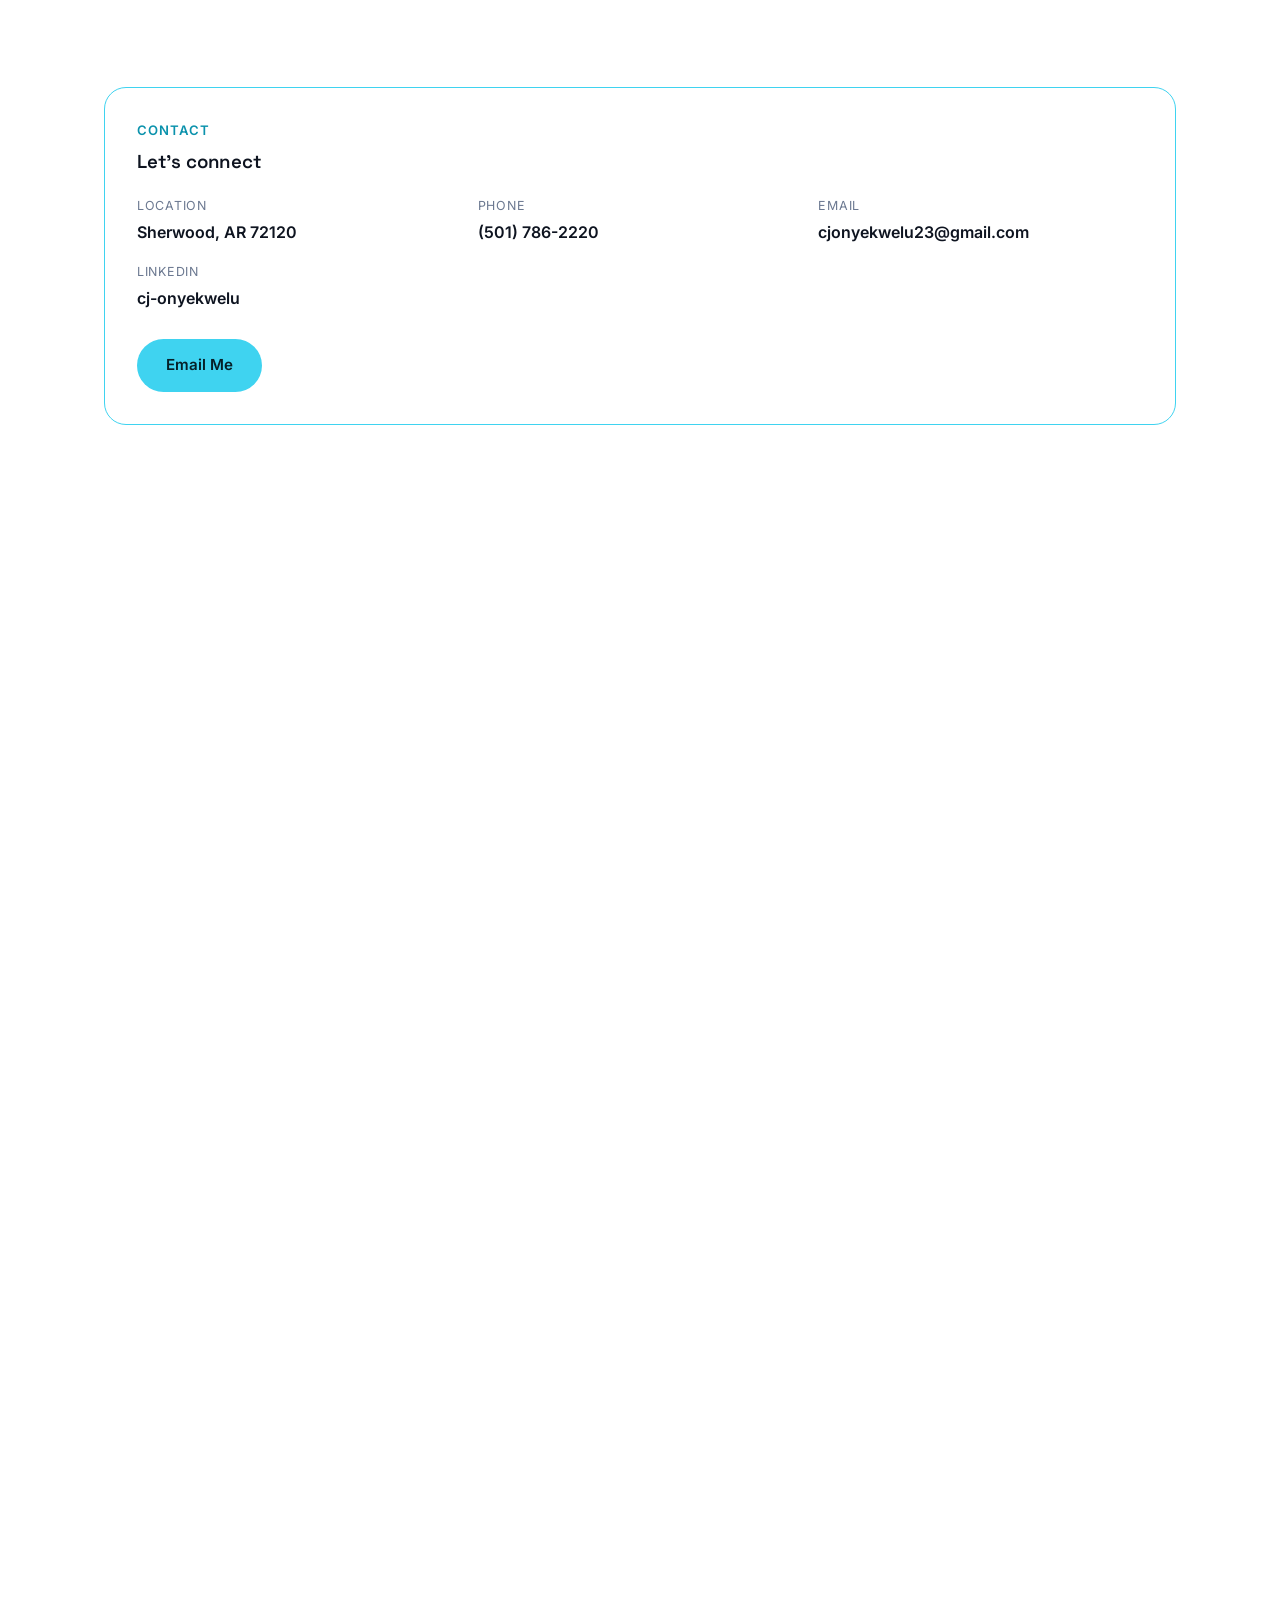
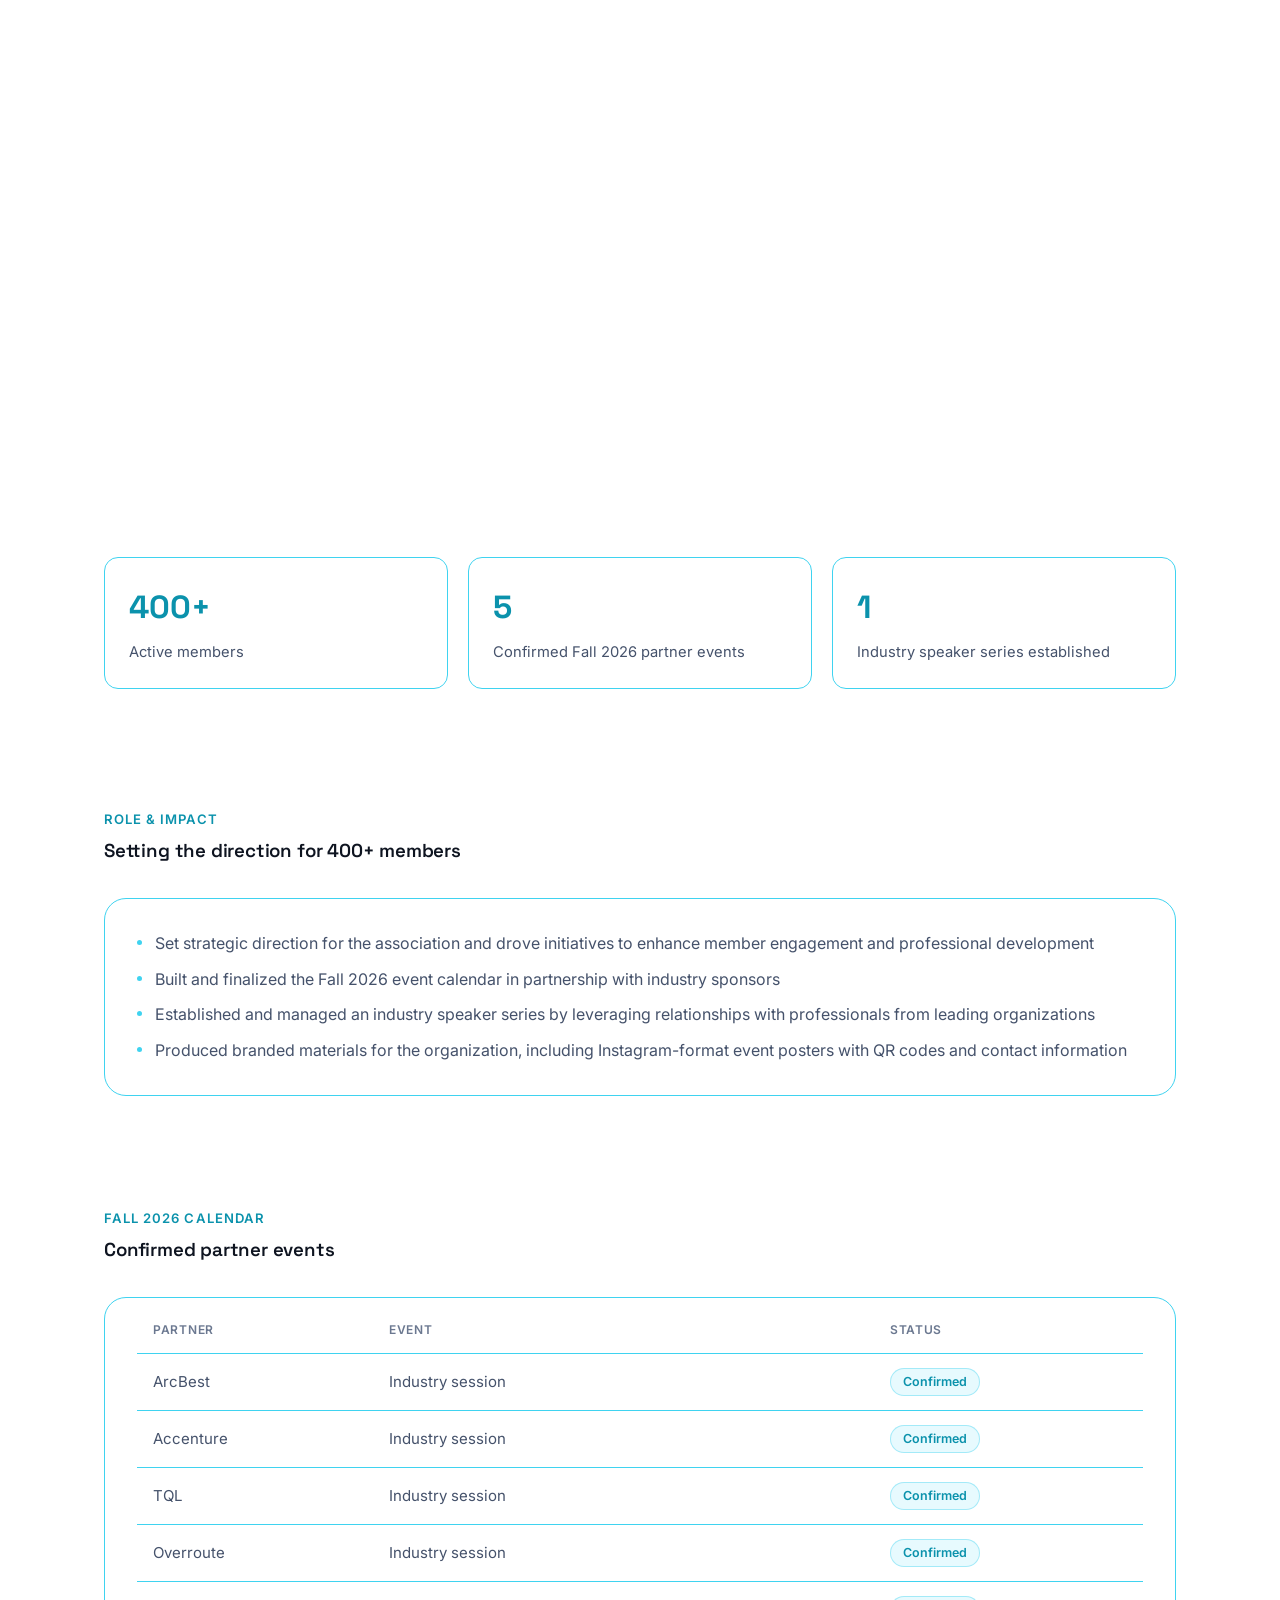
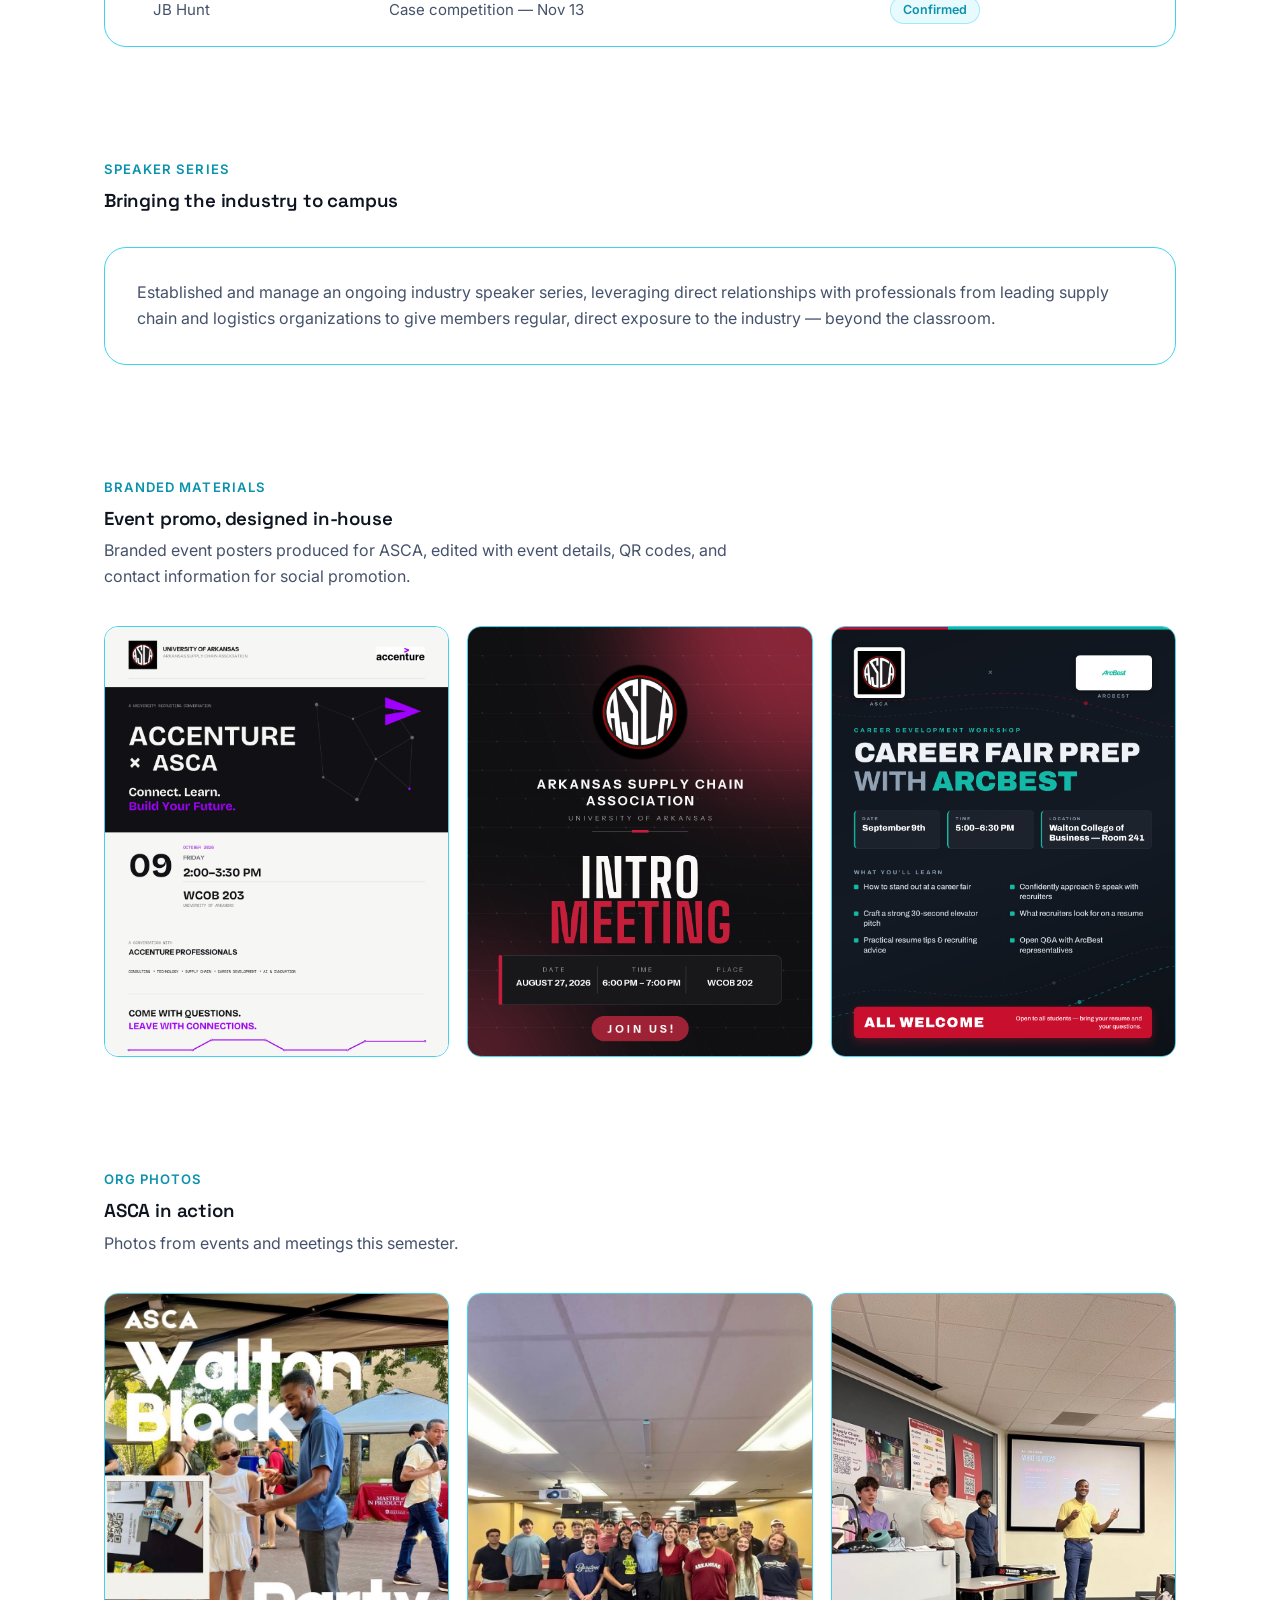
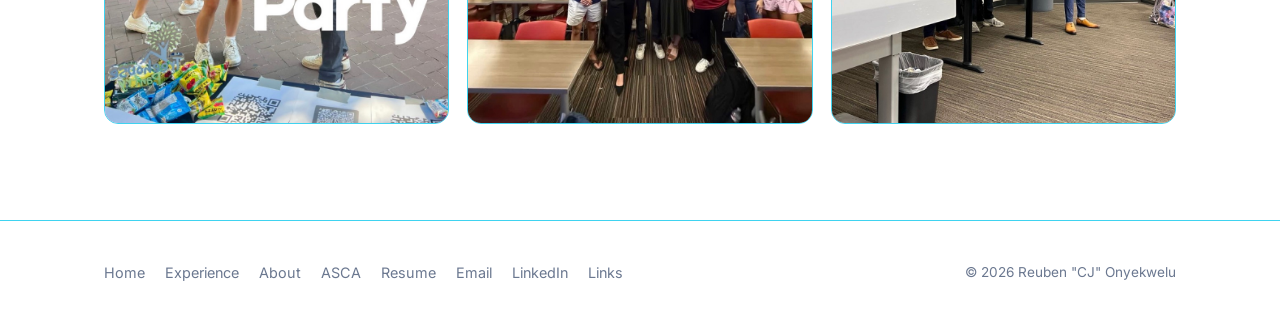
==== commit 5780568b: "Add a link-tree style page for resume and LinkedIn New links.html gives a minimal, mobile-friendly s" ====
--- a/index.html
+++ b/index.html
@@ -425,8 +425,10 @@
       <a href="#experience">Experience</a>
       <a href="#about">About</a>
       <a href="#asca">ASCA</a>
+      <a href="assets/docs/Reuben_Onyekwelu_Resume.pdf" target="_blank" rel="noopener">Resume</a>
       <a href="mailto:cjonyekwelu23@gmail.com">Email</a>
       <a href="https://www.linkedin.com/in/cj-onyekwelu/" target="_blank" rel="noopener">LinkedIn</a>
+      <a href="links.html">Links</a>
     </div>
     <div class="footer-copy">&copy; 2026 Reuben "CJ" Onyekwelu</div>
   </div>
--- a/assets/css/style.css
+++ b/assets/css/style.css
@@ -4,15 +4,17 @@
    ============================================================ */
 
 :root {
-  --bg: #0E1420;
-  --panel: #1B2436;
-  --border: #2A3550;
-  --text: #EDF1F7;
-  --text-secondary: #9AA6BC;
-  --text-muted: #8894A8;
+  --bg: #FFFFFF;
+  --panel: #FFFFFF;
+  --border: #3FD3F0;
+  --text: #0E1420;
+  --text-secondary: #45526B;
+  --text-muted: #6B7890;
   --accent: #3FD3F0;
-  --accent-hover: #5FDCF5;
-  --chip-bg: rgba(255, 255, 255, 0.04);
+  --accent-text: #0B92AC;
+  --accent-hover: #1EB6D6;
+  --accent-ink: #062028;
+  --chip-bg: rgba(63, 211, 240, 0.08);
 
   --radius-lg: 22px;
   --radius-md: 14px;
@@ -22,7 +24,7 @@
   --font-body: "Inter", system-ui, -apple-system, sans-serif;
 
   --max-width: 1120px;
-  color-scheme: dark;
+  color-scheme: light;
 }
 
 * {
@@ -85,7 +87,7 @@
   position: sticky;
   top: 0;
   z-index: 100;
-  background: rgba(14, 20, 32, 0.85);
+  background: rgba(255, 255, 255, 0.85);
   backdrop-filter: blur(10px);
   border-bottom: 1px solid var(--border);
 }
@@ -108,7 +110,7 @@
 }
 
 .nav-brand span {
-  color: var(--accent);
+  color: var(--accent-text);
 }
 
 .nav-links {
@@ -136,7 +138,7 @@
 }
 
 .nav-links a.active {
-  color: var(--bg);
+  color: var(--accent-ink);
   background: var(--accent);
 }
 
@@ -176,7 +178,7 @@
 
 .btn-primary {
   background: var(--accent);
-  color: #062028;
+  color: var(--accent-ink);
   box-shadow: 0 0 0 rgba(63, 211, 240, 0);
 }
 
@@ -194,7 +196,7 @@
 
 .btn-ghost:hover {
   border-color: var(--accent);
-  color: var(--accent);
+  color: var(--accent-text);
 }
 
 .chip {
@@ -264,7 +266,7 @@
   height: 168px;
   border-radius: 28px;
   padding: 3px;
-  background: linear-gradient(135deg, var(--accent), rgba(63, 211, 240, 0.15) 60%, var(--border));
+  background: linear-gradient(135deg, var(--accent), rgba(63, 211, 240, 0.25) 60%, rgba(63, 211, 240, 0.5));
   flex-shrink: 0;
 }
 
@@ -278,7 +280,7 @@
 
 .role-tag {
   display: inline-block;
-  color: var(--accent);
+  color: var(--accent-text);
   font-weight: 600;
   font-size: 0.85rem;
   letter-spacing: 0.06em;
@@ -301,7 +303,7 @@
 }
 
 .hero-meta a:hover {
-  color: var(--accent);
+  color: var(--accent-text);
 }
 
 .hero-meta-item {
@@ -347,7 +349,7 @@
 }
 
 .section-label {
-  color: var(--accent);
+  color: var(--accent-text);
   font-weight: 600;
   font-size: 0.82rem;
   letter-spacing: 0.08em;
@@ -442,7 +444,7 @@
 }
 
 .role-dates {
-  color: var(--accent);
+  color: var(--accent-text);
   font-size: 0.86rem;
   font-weight: 600;
   white-space: nowrap;
@@ -542,7 +544,7 @@
 }
 
 .contact-item a:hover {
-  color: var(--accent);
+  color: var(--accent-text);
 }
 
 /* ---------- ASCA page ---------- */
@@ -558,7 +560,7 @@
   font-family: var(--font-display);
   font-size: 2rem;
   font-weight: 700;
-  color: var(--accent);
+  color: var(--accent-text);
   display: block;
   margin-bottom: 6px;
 }
@@ -601,7 +603,7 @@
   display: inline-block;
   background: rgba(63, 211, 240, 0.12);
   border: 1px solid rgba(63, 211, 240, 0.4);
-  color: var(--accent);
+  color: var(--accent-text);
   border-radius: 999px;
   padding: 3px 12px;
   font-size: 0.78rem;
@@ -642,8 +644,8 @@
   background:
     repeating-linear-gradient(
       45deg,
-      rgba(255, 255, 255, 0.02),
-      rgba(255, 255, 255, 0.02) 10px,
+      rgba(63, 211, 240, 0.06),
+      rgba(63, 211, 240, 0.06) 10px,
       transparent 10px,
       transparent 20px
     );
@@ -683,7 +685,7 @@
 }
 
 .footer-links a:hover {
-  color: var(--accent);
+  color: var(--accent-text);
 }
 
 .footer-copy {
@@ -831,3 +833,140 @@
     height: 140vh;
   }
 }
+
+/* ---------- Link tree page ---------- */
+
+.linktree {
+  min-height: 100vh;
+  display: flex;
+  align-items: center;
+  justify-content: center;
+  padding: 48px 24px;
+}
+
+.linktree-card {
+  width: 100%;
+  max-width: 420px;
+  text-align: center;
+}
+
+.linktree-avatar {
+  width: 104px;
+  height: 104px;
+  border-radius: 50%;
+  padding: 3px;
+  margin: 0 auto 20px;
+  background: linear-gradient(135deg, var(--accent), rgba(63, 211, 240, 0.25) 60%, rgba(63, 211, 240, 0.5));
+}
+
+.linktree-avatar img {
+  width: 100%;
+  height: 100%;
+  border-radius: 50%;
+  object-fit: cover;
+}
+
+.linktree-card h1 {
+  font-size: 1.5rem;
+  margin-bottom: 4px;
+}
+
+.linktree-role {
+  color: var(--accent-text);
+  font-weight: 600;
+  font-size: 0.85rem;
+  letter-spacing: 0.06em;
+  text-transform: uppercase;
+  margin-bottom: 32px;
+  display: block;
+}
+
+.link-stack {
+  display: flex;
+  flex-direction: column;
+  gap: 14px;
+}
+
+.link-btn {
+  display: flex;
+  align-items: center;
+  gap: 14px;
+  width: 100%;
+  padding: 16px 20px;
+  border-radius: var(--radius-md);
+  border: 1px solid var(--border);
+  background: var(--panel);
+  color: var(--text);
+  font-family: var(--font-body);
+  font-weight: 600;
+  font-size: 1rem;
+  text-align: left;
+  transition: background 0.15s ease, transform 0.15s ease, box-shadow 0.15s ease;
+}
+
+.link-btn:hover {
+  background: var(--chip-bg);
+  transform: translateY(-1px);
+  box-shadow: 0 6px 18px rgba(63, 211, 240, 0.18);
+}
+
+.link-btn-icon {
+  display: flex;
+  align-items: center;
+  justify-content: center;
+  width: 40px;
+  height: 40px;
+  border-radius: 10px;
+  background: var(--chip-bg);
+  color: var(--accent-text);
+  flex-shrink: 0;
+}
+
+.link-btn-icon svg {
+  width: 20px;
+  height: 20px;
+}
+
+.link-btn-text {
+  flex: 1;
+}
+
+.link-btn-sub {
+  display: block;
+  font-size: 0.8rem;
+  font-weight: 500;
+  color: var(--text-muted);
+  margin-top: 2px;
+}
+
+.link-btn.link-btn-primary {
+  background: var(--accent);
+  border-color: var(--accent);
+  color: var(--accent-ink);
+}
+
+.link-btn.link-btn-primary .link-btn-icon {
+  background: rgba(6, 32, 40, 0.12);
+  color: var(--accent-ink);
+}
+
+.link-btn.link-btn-primary .link-btn-sub {
+  color: var(--accent-ink);
+  opacity: 0.75;
+}
+
+.link-btn.link-btn-primary:hover {
+  background: var(--accent-hover);
+  border-color: var(--accent-hover);
+}
+
+.linktree-footer {
+  margin-top: 40px;
+  color: var(--text-muted);
+  font-size: 0.85rem;
+}
+
+.linktree-footer a {
+  color: var(--accent-text);
+  font-weight: 600;
+}
